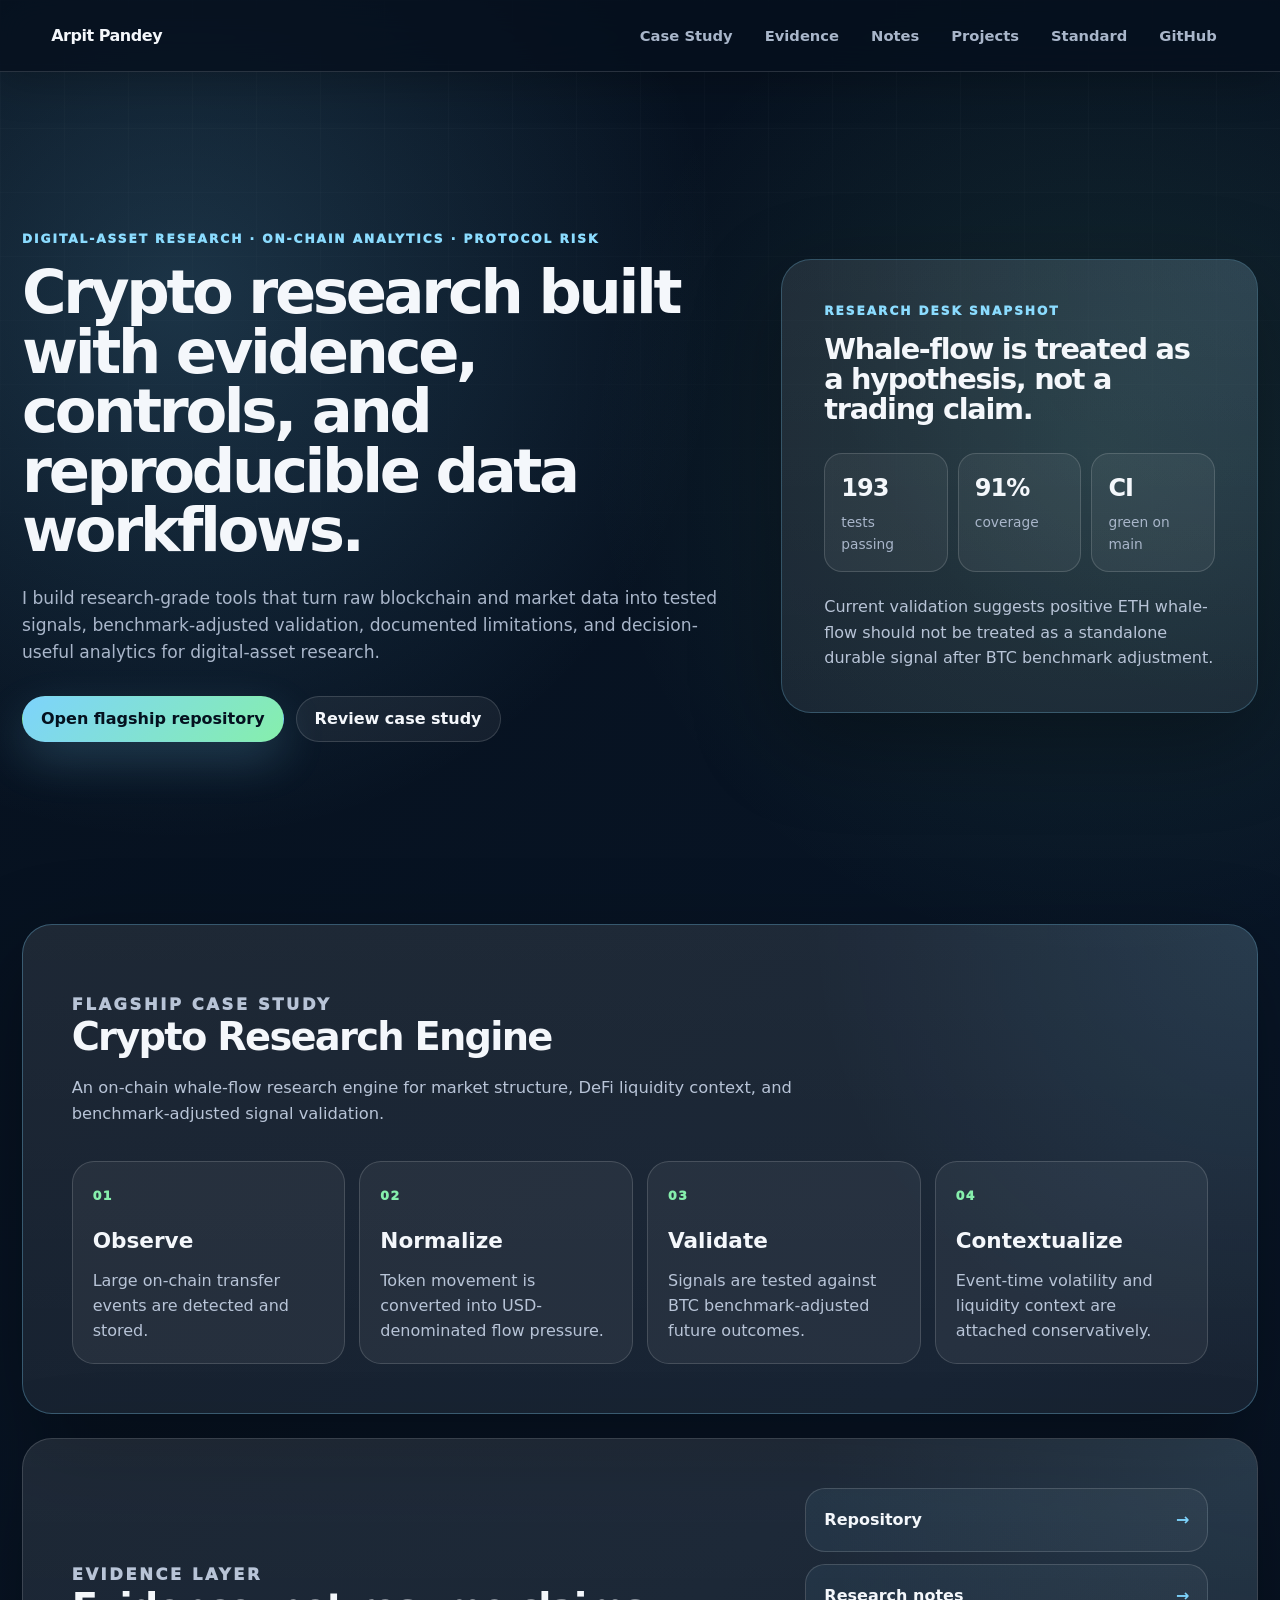
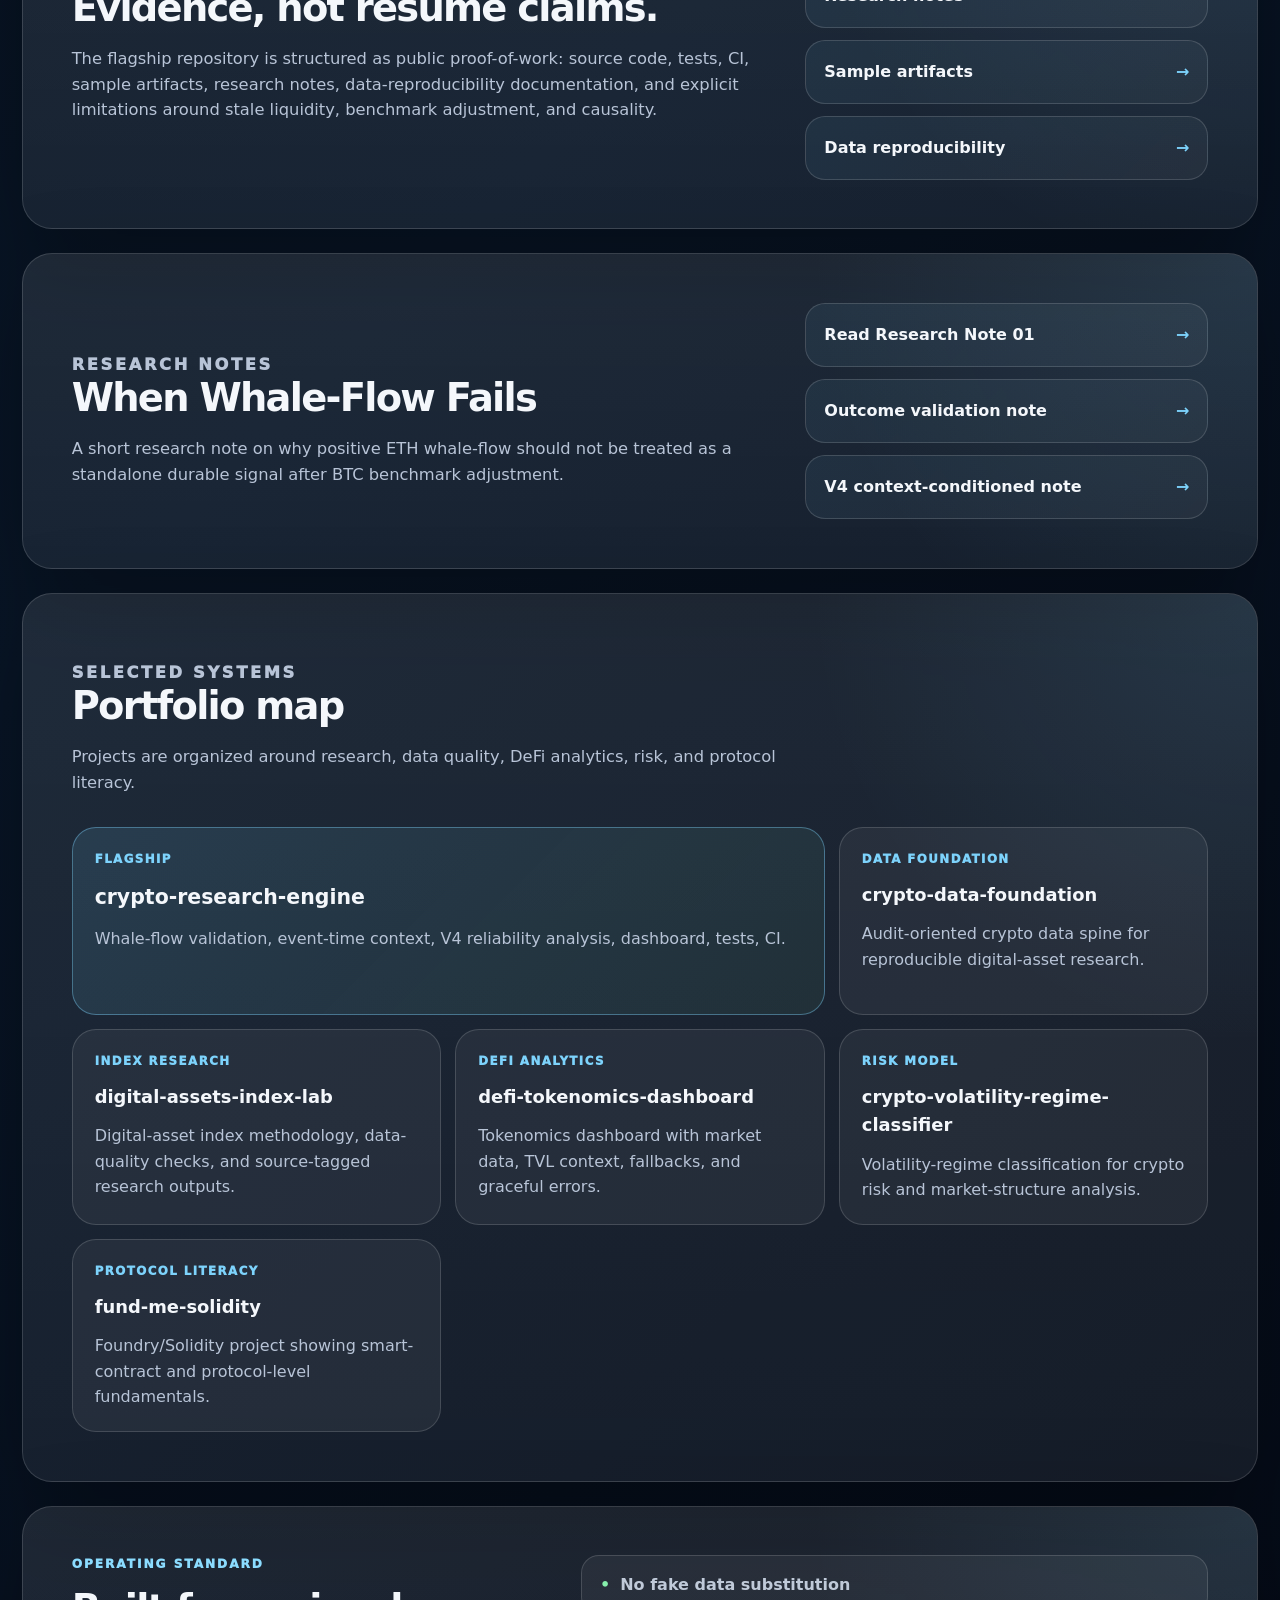
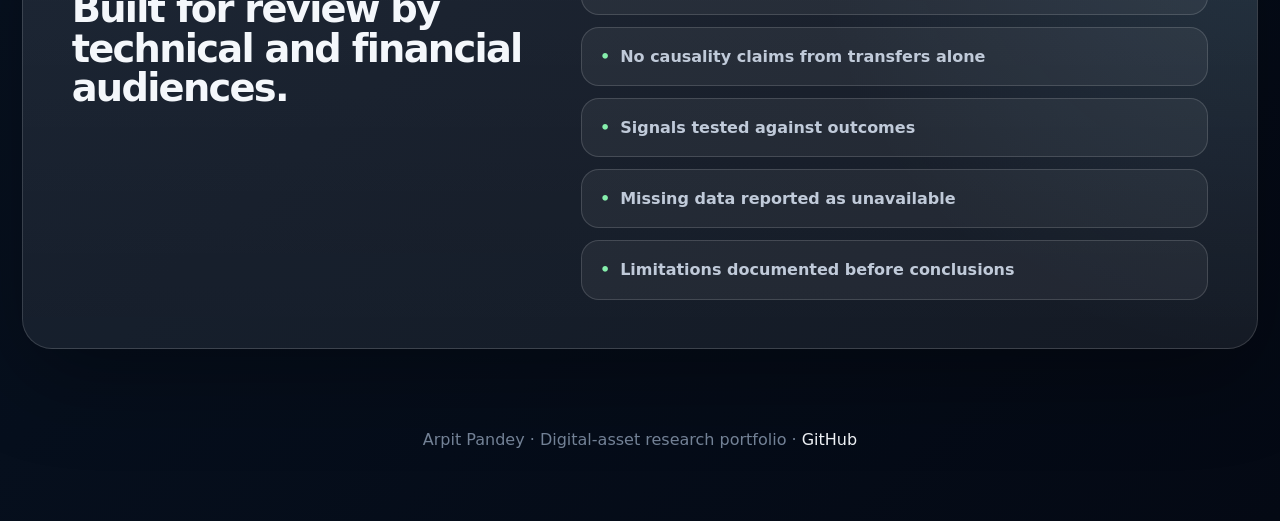
==== index.html @ 3b17ff81 "Add first research note" ====
<!doctype html>
<html lang="en">
<head>
  <meta charset="utf-8">
  <meta name="viewport" content="width=device-width, initial-scale=1">
  <meta name="description" content="Arpit Pandey — digital-asset research portfolio focused on on-chain analytics, DeFi liquidity, protocol risk, and reproducible crypto market-structure research.">
  <title>Arpit Pandey | Digital-Asset Research Portfolio</title>
  <meta property="og:title" content="Arpit Pandey | Digital-Asset Research Portfolio">
  <meta property="og:description" content="Crypto research portfolio focused on on-chain analytics, DeFi liquidity, protocol risk, and reproducible digital-asset research.">
  <meta property="og:type" content="website">
  <meta property="og:url" content="https://arpitpandey9.github.io">
  <meta name="twitter:card" content="summary">
  <meta name="twitter:title" content="Arpit Pandey | Digital-Asset Research Portfolio">
  <meta name="twitter:description" content="On-chain analytics, DeFi liquidity, protocol risk, and reproducible digital-asset research.">
  <link rel="stylesheet" href="styles.css">
  <link rel="icon" href="favicon.svg" type="image/svg+xml">
</head>
<body>
  <a class="skip-link" href="#main-content">Skip to main content</a>
  <header class="topbar">
    <a class="brand" href="#">Arpit Pandey</a>
    <nav class="nav" aria-label="Primary navigation">
      <a href="#case-study">Case Study</a>
      <a href="#evidence">Evidence</a>
      <a href="#research-notes">Notes</a>
      <a href="#projects">Projects</a>
      <a href="#standard">Standard</a>
      <a href="https://github.com/ArpitPandey9">GitHub</a>
    </nav>
  </header>

  <main id="main-content">
    <section class="hero">
      <div class="hero-copy">
        <p class="eyebrow">Digital-asset research · on-chain analytics · protocol risk</p>
        <h1>Crypto research built with evidence, controls, and reproducible data workflows.</h1>
        <p class="lead">I build research-grade tools that turn raw blockchain and market data into tested signals, benchmark-adjusted validation, documented limitations, and decision-useful analytics for digital-asset research.</p>
        <div class="actions">
          <a class="button primary" href="https://github.com/ArpitPandey9/crypto-research-engine">Open flagship repository</a>
          <a class="button secondary" href="#case-study">Review case study</a>
        </div>
      </div>

      <aside class="desk-card" aria-label="Research desk snapshot">
        <p class="desk-label">Research desk snapshot</p>
        <h2>Whale-flow is treated as a hypothesis, not a trading claim.</h2>
        <div class="metric-row">
          <div><strong>193</strong><span>tests passing</span></div>
          <div><strong>91%</strong><span>coverage</span></div>
          <div><strong>CI</strong><span>green on main</span></div>
        </div>
        <p class="desk-note">Current validation suggests positive ETH whale-flow should not be treated as a standalone durable signal after BTC benchmark adjustment.</p>
      </aside>
    </section>

    <section id="case-study" class="panel case-panel">
      <div class="panel-heading">
        <p class="eyebrow">Flagship case study</p>
        <h2>Crypto Research Engine</h2>
        <p>An on-chain whale-flow research engine for market structure, DeFi liquidity context, and benchmark-adjusted signal validation.</p>
      </div>

      <div class="pipeline">
        <div><span>01</span><strong>Observe</strong><p>Large on-chain transfer events are detected and stored.</p></div>
        <div><span>02</span><strong>Normalize</strong><p>Token movement is converted into USD-denominated flow pressure.</p></div>
        <div><span>03</span><strong>Validate</strong><p>Signals are tested against BTC benchmark-adjusted future outcomes.</p></div>
        <div><span>04</span><strong>Contextualize</strong><p>Event-time volatility and liquidity context are attached conservatively.</p></div>
      </div>
    </section>

    <section id="evidence" class="panel split-panel">
      <div>
        <p class="eyebrow">Evidence layer</p>
        <h2>Evidence, not resume claims.</h2>
        <p>The flagship repository is structured as public proof-of-work: source code, tests, CI, sample artifacts, research notes, data-reproducibility documentation, and explicit limitations around stale liquidity, benchmark adjustment, and causality.</p>
      </div>
      <div class="evidence-list">
        <a href="https://github.com/ArpitPandey9/crypto-research-engine">Repository</a>
        <a href="https://github.com/ArpitPandey9/crypto-research-engine/tree/main/docs">Research notes</a>
        <a href="https://github.com/ArpitPandey9/crypto-research-engine/tree/main/data/samples">Sample artifacts</a>
        <a href="https://github.com/ArpitPandey9/crypto-research-engine/blob/main/docs/DATA_REPRODUCIBILITY.md">Data reproducibility</a>
      </div>
    </section>

    <section id="research-notes" class="panel split-panel">
      <div>
        <p class="eyebrow">Research notes</p>
        <h2>When Whale-Flow Fails</h2>
        <p>A short research note on why positive ETH whale-flow should not be treated as a standalone durable signal after BTC benchmark adjustment.</p>
      </div>
      <div class="evidence-list">
        <a href="research/whale-flow-failure.html">Read Research Note 01</a>
        <a href="https://github.com/ArpitPandey9/crypto-research-engine/blob/main/docs/OUTCOME_VALIDATION_RESEARCH_NOTE.md">Outcome validation note</a>
        <a href="https://github.com/ArpitPandey9/crypto-research-engine/blob/main/docs/CONTEXT_CONDITIONED_OUTCOME_RESEARCH_NOTE_V4.md">V4 context-conditioned note</a>
      </div>
    </section>

    <section id="projects" class="panel">
      <div class="panel-heading">
        <p class="eyebrow">Selected systems</p>
        <h2>Portfolio map</h2>
        <p>Projects are organized around research, data quality, DeFi analytics, risk, and protocol literacy.</p>
      </div>

      <div class="project-grid">
        <a href="https://github.com/ArpitPandey9/crypto-research-engine"><span>Flagship</span><strong>crypto-research-engine</strong><p>Whale-flow validation, event-time context, V4 reliability analysis, dashboard, tests, CI.</p></a>
        <a href="https://github.com/ArpitPandey9/crypto-data-foundation"><span>Data foundation</span><strong>crypto-data-foundation</strong><p>Audit-oriented crypto data spine for reproducible digital-asset research.</p></a>
        <a href="https://github.com/ArpitPandey9/digital-assets-index-lab"><span>Index research</span><strong>digital-assets-index-lab</strong><p>Digital-asset index methodology, data-quality checks, and source-tagged research outputs.</p></a>
        <a href="https://github.com/ArpitPandey9/defi-tokenomics-dashboard"><span>DeFi analytics</span><strong>defi-tokenomics-dashboard</strong><p>Tokenomics dashboard with market data, TVL context, fallbacks, and graceful errors.</p></a>
        <a href="https://github.com/ArpitPandey9/crypto-volatility-regime-classifier"><span>Risk model</span><strong>crypto-volatility-regime-classifier</strong><p>Volatility-regime classification for crypto risk and market-structure analysis.</p></a>
        <a href="https://github.com/ArpitPandey9/fund-me-solidity"><span>Protocol literacy</span><strong>fund-me-solidity</strong><p>Foundry/Solidity project showing smart-contract and protocol-level fundamentals.</p></a>
      </div>
    </section>

    <section id="standard" class="panel standard-panel">
      <div>
        <p class="eyebrow">Operating standard</p>
        <h2>Built for review by technical and financial audiences.</h2>
      </div>
      <ul class="standard-list">
        <li>No fake data substitution</li>
        <li>No causality claims from transfers alone</li>
        <li>Signals tested against outcomes</li>
        <li>Missing data reported as unavailable</li>
        <li>Limitations documented before conclusions</li>
      </ul>
    </section>
  </main>

  <footer class="footer">
    <p>Arpit Pandey · Digital-asset research portfolio · <a href="https://github.com/ArpitPandey9">GitHub</a></p>
  </footer>
</body>
</html>
---- styles.css ----
:root {
  --bg: #07111f;
  --bg2: #0a1628;
  --card: rgba(255, 255, 255, 0.065);
  --card2: rgba(255, 255, 255, 0.095);
  --text: #f4f7fb;
  --muted: #a9b6ca;
  --soft: #76859a;
  --line: rgba(255, 255, 255, 0.14);
  --blue: #7dd3fc;
  --green: #86efac;
  --gold: #fde68a;
  --shadow: 0 28px 90px rgba(0, 0, 0, 0.32);
}

* {
  box-sizing: border-box;
}

html {
  scroll-behavior: smooth;
}

body {
  margin: 0;
  min-height: 100vh;
  font-family: Inter, ui-sans-serif, system-ui, -apple-system, BlinkMacSystemFont, "Segoe UI", sans-serif;
  color: var(--text);
  background:
    radial-gradient(circle at 14% 8%, rgba(125, 211, 252, 0.18), transparent 34rem),
    radial-gradient(circle at 86% 12%, rgba(134, 239, 172, 0.10), transparent 32rem),
    linear-gradient(135deg, #06101d 0%, #081526 46%, #040914 100%);
  line-height: 1.58;
}

body::before {
  content: "";
  position: fixed;
  inset: 0;
  pointer-events: none;
  background-image:
    linear-gradient(rgba(255,255,255,0.032) 1px, transparent 1px),
    linear-gradient(90deg, rgba(255,255,255,0.032) 1px, transparent 1px);
  background-size: 64px 64px;
  mask-image: linear-gradient(to bottom, rgba(0,0,0,0.7), transparent 78%);
}

a {
  color: inherit;
}

.topbar {
  position: sticky;
  top: 0;
  z-index: 50;
  width: 100%;
  min-height: 72px;
  display: flex;
  align-items: center;
  justify-content: space-between;
  gap: 24px;
  padding: 0 clamp(20px, 4vw, 64px);
  background: rgba(6, 16, 29, 0.80);
  backdrop-filter: blur(20px);
  border-bottom: 1px solid var(--line);
}

.brand {
  text-decoration: none;
  font-weight: 900;
  letter-spacing: -0.03em;
  color: var(--text);
}

.nav {
  display: flex;
  align-items: center;
  justify-content: flex-end;
  gap: 8px;
  flex-wrap: wrap;
}

.nav a {
  color: var(--muted);
  text-decoration: none;
  font-size: 0.92rem;
  font-weight: 800;
  padding: 9px 12px;
  border-radius: 999px;
}

.nav a:hover {
  color: var(--text);
  background: rgba(255, 255, 255, 0.075);
}

main,
.footer {
  width: min(1320px, calc(100% - 44px));
  margin: 0 auto;
}

.hero {
  min-height: calc(100vh - 72px);
  display: grid;
  grid-template-columns: minmax(0, 1.12fr) minmax(360px, 0.88fr);
  gap: clamp(28px, 5vw, 72px);
  align-items: center;
  padding: clamp(54px, 8vw, 104px) 0;
}

.hero-copy {
  max-width: 790px;
}

.eyebrow,
.desk-label {
  margin: 0 0 14px;
  color: var(--blue);
  text-transform: uppercase;
  letter-spacing: 0.16em;
  font-size: 0.76rem;
  font-weight: 950;
}

h1,
h2 {
  margin: 0;
  letter-spacing: -0.055em;
  line-height: 1.01;
}

h1 {
  font-size: clamp(3rem, 6vw, 6.1rem);
}

h2 {
  font-size: clamp(2rem, 4.2vw, 4.6rem);
}

.lead {
  max-width: 690px;
  margin: 24px 0 0;
  color: var(--muted);
  font-size: clamp(1.05rem, 1.45vw, 1.28rem);
}

.actions {
  display: flex;
  flex-wrap: wrap;
  gap: 12px;
  margin-top: 30px;
}

.button {
  min-height: 46px;
  display: inline-flex;
  align-items: center;
  justify-content: center;
  padding: 0 18px;
  border-radius: 999px;
  border: 1px solid var(--line);
  text-decoration: none;
  font-weight: 900;
}

.button.primary {
  color: #04111f;
  border-color: transparent;
  background: linear-gradient(135deg, var(--blue), var(--green));
  box-shadow: 0 18px 46px rgba(125, 211, 252, 0.20);
}

.button.secondary {
  color: var(--text);
  background: rgba(255, 255, 255, 0.06);
}

.desk-card,
.panel {
  position: relative;
  overflow: hidden;
  border: 1px solid var(--line);
  border-radius: 30px;
  background: linear-gradient(180deg, var(--card2), var(--card));
  box-shadow: var(--shadow);
}

.desk-card::before,
.panel::before {
  content: "";
  position: absolute;
  inset: 0;
  pointer-events: none;
  background: radial-gradient(circle at top right, rgba(125, 211, 252, 0.10), transparent 28rem);
}

.desk-card > *,
.panel > * {
  position: relative;
}

.desk-card {
  padding: clamp(26px, 4vw, 42px);
}

.desk-card h2 {
  font-size: clamp(1.75rem, 3.1vw, 3.2rem);
}

.metric-row {
  display: grid;
  grid-template-columns: repeat(3, 1fr);
  gap: 10px;
  margin: 28px 0 22px;
}

.metric-row div {
  padding: 16px;
  border: 1px solid rgba(255,255,255,0.15);
  border-radius: 18px;
  background: rgba(255,255,255,0.055);
}

.metric-row strong {
  display: block;
  font-size: 1.5rem;
  letter-spacing: -0.04em;
}

.metric-row span {
  display: block;
  margin-top: 4px;
  color: var(--muted);
  font-size: 0.86rem;
}

.desk-note {
  margin: 0;
  color: var(--muted);
}

.panel {
  margin: 24px 0;
  padding: clamp(28px, 4.5vw, 54px);
}

.panel-heading {
  max-width: 880px;
}

.panel-heading p,
.split-panel p {
  margin: 18px 0 0;
  color: var(--muted);
  font-size: 1.04rem;
}

.case-panel {
  border-color: rgba(125, 211, 252, 0.30);
}

.pipeline {
  display: grid;
  grid-template-columns: repeat(4, 1fr);
  gap: 14px;
  margin-top: 34px;
}

.pipeline div {
  min-height: 180px;
  padding: 20px;
  border-radius: 22px;
  border: 1px solid rgba(255,255,255,0.15);
  background: rgba(255,255,255,0.055);
}

.pipeline span {
  display: inline-flex;
  color: var(--green);
  font-size: 0.78rem;
  font-weight: 950;
  letter-spacing: 0.12em;
  margin-bottom: 18px;
}

.pipeline strong {
  display: block;
  font-size: 1.35rem;
  margin-bottom: 10px;
}

.pipeline p {
  margin: 0;
  color: var(--muted);
}

.split-panel {
  display: grid;
  grid-template-columns: 1.15fr 0.85fr;
  gap: 36px;
  align-items: center;
}

.evidence-list {
  display: grid;
  gap: 12px;
}

.evidence-list a {
  display: flex;
  align-items: center;
  justify-content: space-between;
  min-height: 58px;
  padding: 0 18px;
  border-radius: 18px;
  border: 1px solid rgba(255,255,255,0.15);
  background: rgba(255,255,255,0.055);
  text-decoration: none;
  font-weight: 850;
}

.evidence-list a::after {
  content: "→";
  color: var(--blue);
}

.project-grid {
  display: grid;
  grid-template-columns: repeat(3, 1fr);
  gap: 14px;
  margin-top: 32px;
}

.project-grid a {
  min-height: 210px;
  display: flex;
  flex-direction: column;
  gap: 12px;
  padding: 22px;
  border-radius: 24px;
  border: 1px solid rgba(255,255,255,0.15);
  background: rgba(255,255,255,0.055);
  text-decoration: none;
  transition: transform 170ms ease, background 170ms ease, border-color 170ms ease;
}

.project-grid a:hover {
  transform: translateY(-3px);
  background: rgba(125, 211, 252, 0.075);
  border-color: rgba(125, 211, 252, 0.50);
}

.project-grid span {
  color: var(--blue);
  font-size: 0.74rem;
  font-weight: 950;
  text-transform: uppercase;
  letter-spacing: 0.12em;
}

.project-grid strong {
  font-size: 1.12rem;
}

.project-grid p {
  margin: 0;
  color: var(--muted);
}

.standard-panel {
  display: grid;
  grid-template-columns: 0.9fr 1.1fr;
  gap: 36px;
  align-items: start;
}

.standard-list {
  margin: 0;
  padding: 0;
  list-style: none;
  display: grid;
  gap: 12px;
}

.standard-list li {
  padding: 16px 18px;
  border-radius: 18px;
  border: 1px solid rgba(255,255,255,0.15);
  background: rgba(255,255,255,0.055);
  color: var(--muted);
  font-weight: 800;
}

.standard-list li::before {
  content: "•";
  color: var(--green);
  margin-right: 10px;
}

.footer {
  padding: 38px 0 52px;
  color: var(--soft);
  text-align: center;
}

.footer a {
  color: var(--text);
  text-decoration: none;
}

@media (max-width: 1050px) {
  .hero,
  .split-panel,
  .standard-panel {
    grid-template-columns: 1fr;
  }

  .pipeline,
  .project-grid {
    grid-template-columns: repeat(2, 1fr);
  }
}

@media (max-width: 720px) {
  .topbar {
    align-items: flex-start;
    flex-direction: column;
    padding: 14px 18px;
  }

  .nav {
    justify-content: flex-start;
  }

  main,
  .footer {
    width: min(100% - 28px, 1320px);
  }

  .hero {
    min-height: auto;
    padding: 48px 0 28px;
  }

  h1 {
    font-size: clamp(2.7rem, 15vw, 4.8rem);
  }

  h2 {
    font-size: clamp(2rem, 10vw, 3.2rem);
  }

  .metric-row,
  .pipeline,
  .project-grid {
    grid-template-columns: 1fr;
  }

  .panel,
  .desk-card {
    border-radius: 24px;
    padding: 22px;
  }
}

/* V4 final polish */
.hero {
  min-height: 82vh;
}

h1 {
  max-width: 920px;
  font-size: clamp(3.4rem, 5.25vw, 5.9rem);
}

.lead {
  max-width: 740px;
  font-size: clamp(1.1rem, 1.35vw, 1.24rem);
}

.desk-card {
  border-color: rgba(125, 211, 252, 0.24);
}

.desk-card h2 {
  font-size: clamp(1.7rem, 2.55vw, 2.8rem);
}

.project-grid a:first-child {
  grid-column: span 2;
  background: linear-gradient(135deg, rgba(125, 211, 252, 0.12), rgba(134, 239, 172, 0.07));
  border-color: rgba(125, 211, 252, 0.42);
}

.project-grid a:first-child strong {
  font-size: 1.35rem;
}

.project-grid a:first-child p {
  max-width: 720px;
}

.project-grid p,
.pipeline p,
.desk-note,
.panel-heading p,
.split-panel p {
  color: #b8c4d7;
}

.standard-list li {
  color: #c0cad9;
}

@media (max-width: 1050px) {
  .project-grid a:first-child {
    grid-column: span 1;
  }
}

/* V5 institutional final polish: section hierarchy, anchors, readability */
[id] {
  scroll-margin-top: 96px;
}

.hero {
  min-height: calc(100vh - 72px);
  grid-template-columns: minmax(0, 1.05fr) minmax(360px, 0.72fr);
  gap: clamp(34px, 5vw, 76px);
}

.hero-copy {
  max-width: 820px;
}

h1 {
  max-width: 900px;
  font-size: clamp(3.25rem, 4.75vw, 5.35rem);
  line-height: 0.98;
}

.panel h2,
.desk-card h2 {
  letter-spacing: -0.045em;
  line-height: 1.04;
}

.panel h2 {
  max-width: 760px;
  font-size: clamp(2.05rem, 3vw, 3.45rem);
}

.desk-card h2 {
  font-size: clamp(1.65rem, 2.25vw, 2.55rem);
}

.lead {
  max-width: 720px;
  font-size: clamp(1.07rem, 1.25vw, 1.2rem);
}

.panel {
  padding: clamp(30px, 3.8vw, 50px);
}

.panel-heading {
  max-width: 820px;
}

.case-panel {
  min-height: auto;
}

.split-panel {
  grid-template-columns: minmax(0, 1.05fr) minmax(300px, 0.62fr);
  gap: clamp(24px, 4vw, 54px);
}

.split-panel p,
.panel-heading p {
  max-width: 760px;
  font-size: 1.02rem;
}

.evidence-list {
  align-self: stretch;
}

.evidence-list a {
  min-height: 64px;
  border-radius: 20px;
  background:
    linear-gradient(135deg, rgba(125, 211, 252, 0.075), rgba(255,255,255,0.045));
}

.pipeline {
  grid-template-columns: repeat(4, minmax(0, 1fr));
}

.pipeline div {
  min-height: 166px;
}

.project-grid {
  grid-template-columns: repeat(3, minmax(0, 1fr));
}

.project-grid a {
  min-height: 188px;
}

.project-grid a:first-child {
  grid-column: span 2;
  background:
    linear-gradient(135deg, rgba(125, 211, 252, 0.12), rgba(134, 239, 172, 0.065));
  border-color: rgba(125, 211, 252, 0.40);
}

.project-grid a:first-child strong {
  font-size: 1.28rem;
}

.standard-panel {
  grid-template-columns: minmax(0, 0.86fr) minmax(0, 1.14fr);
}

.standard-list li {
  min-height: 58px;
  display: flex;
  align-items: center;
}

.topbar {
  box-shadow: 0 10px 40px rgba(0, 0, 0, 0.22);
}

.brand {
  color: #f4f7fb;
}

.eyebrow,
.desk-label {
  color: #8bdcff;
}

@media (max-width: 1100px) {
  .hero,
  .split-panel,
  .standard-panel {
    grid-template-columns: 1fr;
  }

  .project-grid a:first-child {
    grid-column: span 1;
  }

  .pipeline,
  .project-grid {
    grid-template-columns: repeat(2, minmax(0, 1fr));
  }
}

@media (max-width: 720px) {
  [id] {
    scroll-margin-top: 140px;
  }

  .hero {
    min-height: auto;
  }

  h1 {
    font-size: clamp(2.55rem, 12vw, 4.3rem);
  }

  .panel h2 {
    font-size: clamp(2rem, 9vw, 3rem);
  }

  .pipeline,
  .project-grid,
  .metric-row {
    grid-template-columns: 1fr;
  }
}

/* Final accessibility polish */
.skip-link {
  position: absolute;
  left: 16px;
  top: -48px;
  z-index: 100;
  padding: 10px 14px;
  border-radius: 999px;
  background: #7dd3fc;
  color: #04111f;
  font-weight: 900;
  text-decoration: none;
  transition: top 160ms ease;
}

.skip-link:focus {
  top: 14px;
}

a:focus-visible,
button:focus-visible {
  outline: 3px solid #7dd3fc;
  outline-offset: 4px;
}

::selection {
  background: rgba(125, 211, 252, 0.34);
}

@media (prefers-reduced-motion: reduce) {
  html {
    scroll-behavior: auto;
  }

  *,
  *::before,
  *::after {
    transition: none !important;
  }
}

/* Research note page */
.article {
  max-width: 980px;
  margin-top: 58px;
}

.article h1 {
  max-width: 900px;
  font-size: clamp(3rem, 6vw, 6rem);
}

.article section {
  margin-top: 42px;
  padding-top: 30px;
  border-top: 1px solid rgba(255,255,255,0.12);
}

.article section h2 {
  font-size: clamp(1.7rem, 3vw, 2.7rem);
}

.article section p {
  max-width: 820px;
  color: #b8c4d7;
  font-size: 1.06rem;
}

.article code {
  padding: 0.12em 0.35em;
  border-radius: 0.4em;
  background: rgba(125, 211, 252, 0.12);
  color: #dff7ff;
}

.article-meta {
  display: flex;
  flex-wrap: wrap;
  gap: 10px;
  margin-top: 24px;
}

.article-meta span {
  padding: 8px 11px;
  border-radius: 999px;
  border: 1px solid rgba(255,255,255,0.14);
  background: rgba(255,255,255,0.055);
  color: #b8c4d7;
  font-size: 0.9rem;
  font-weight: 800;
}

.article-actions {
  display: flex;
  flex-wrap: wrap;
  gap: 12px;
  margin-top: 42px;
}

.article-disclaimer {
  max-width: 820px;
  margin: 24px 0 0;
  padding: 16px 18px;
  border: 1px solid rgba(253, 230, 138, 0.26);
  border-radius: 18px;
  background: rgba(253, 230, 138, 0.075);
  color: #d9e2f1;
  font-weight: 700;
}
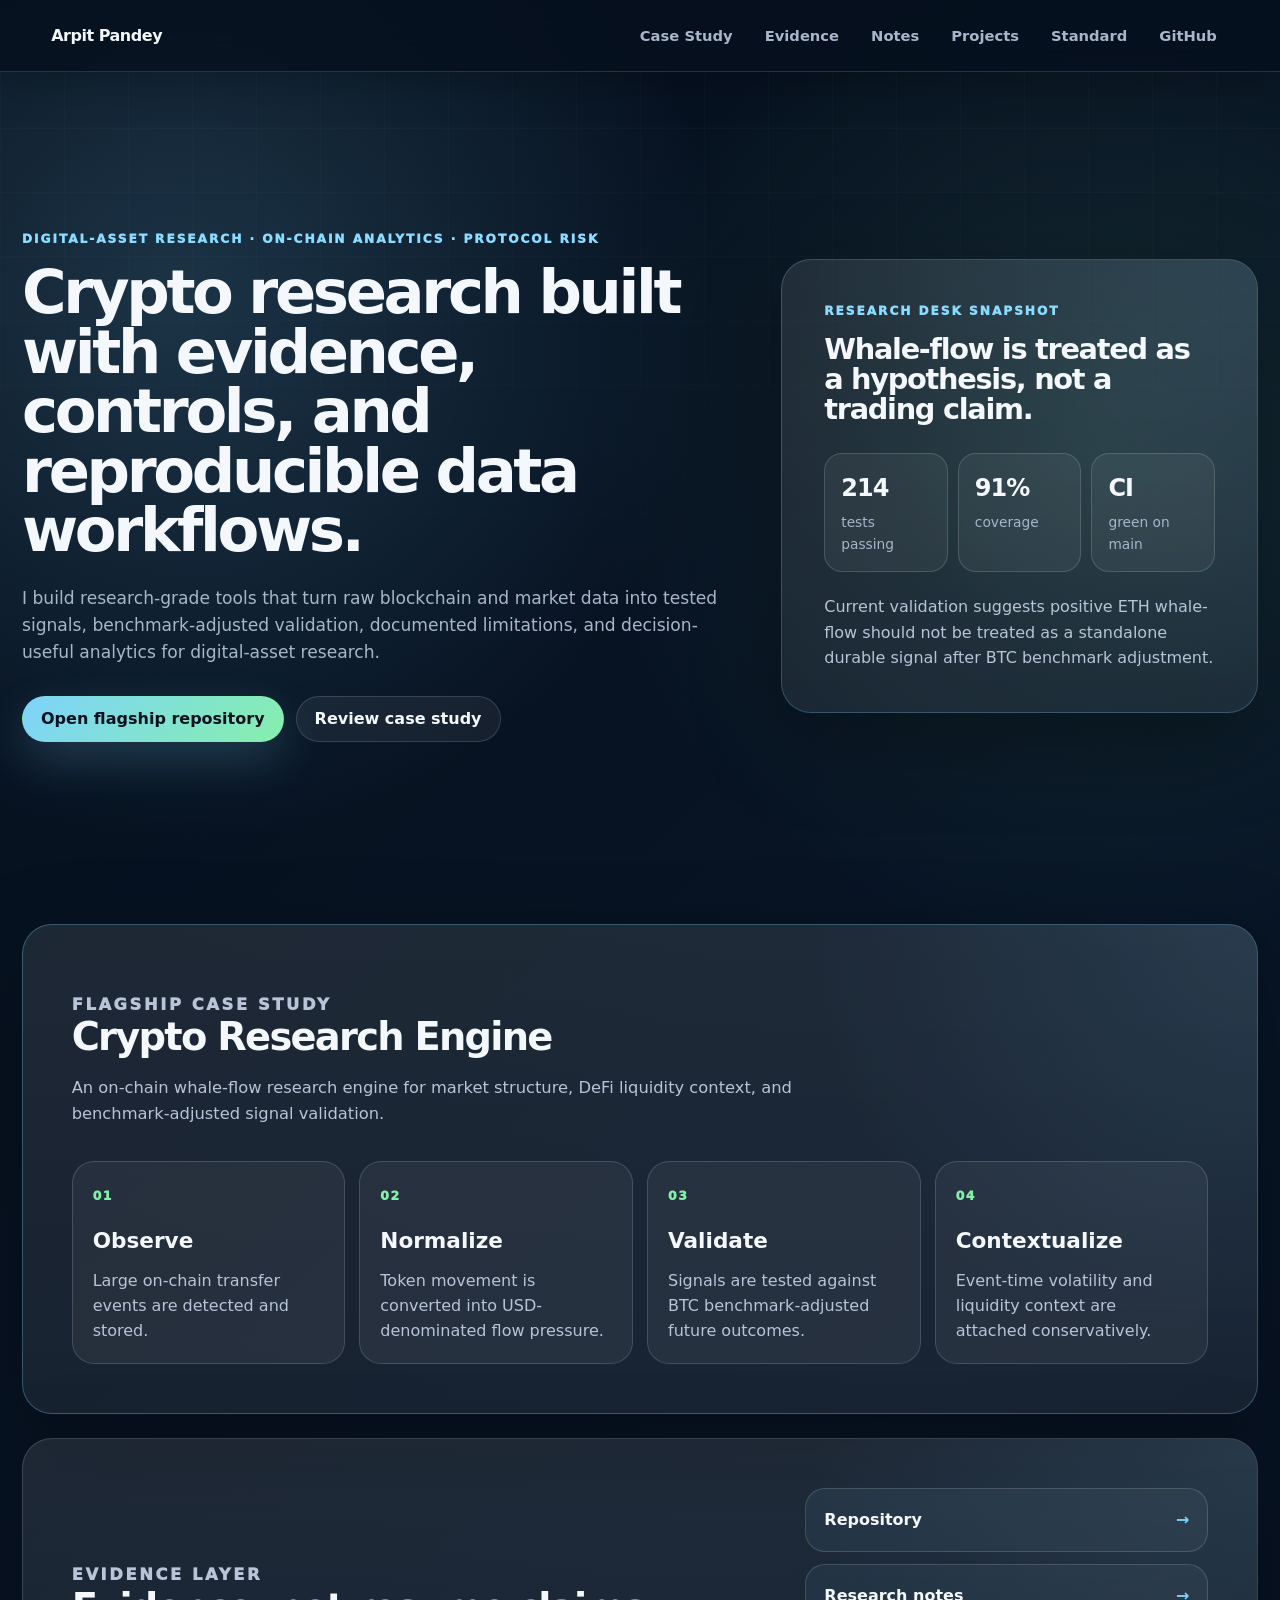
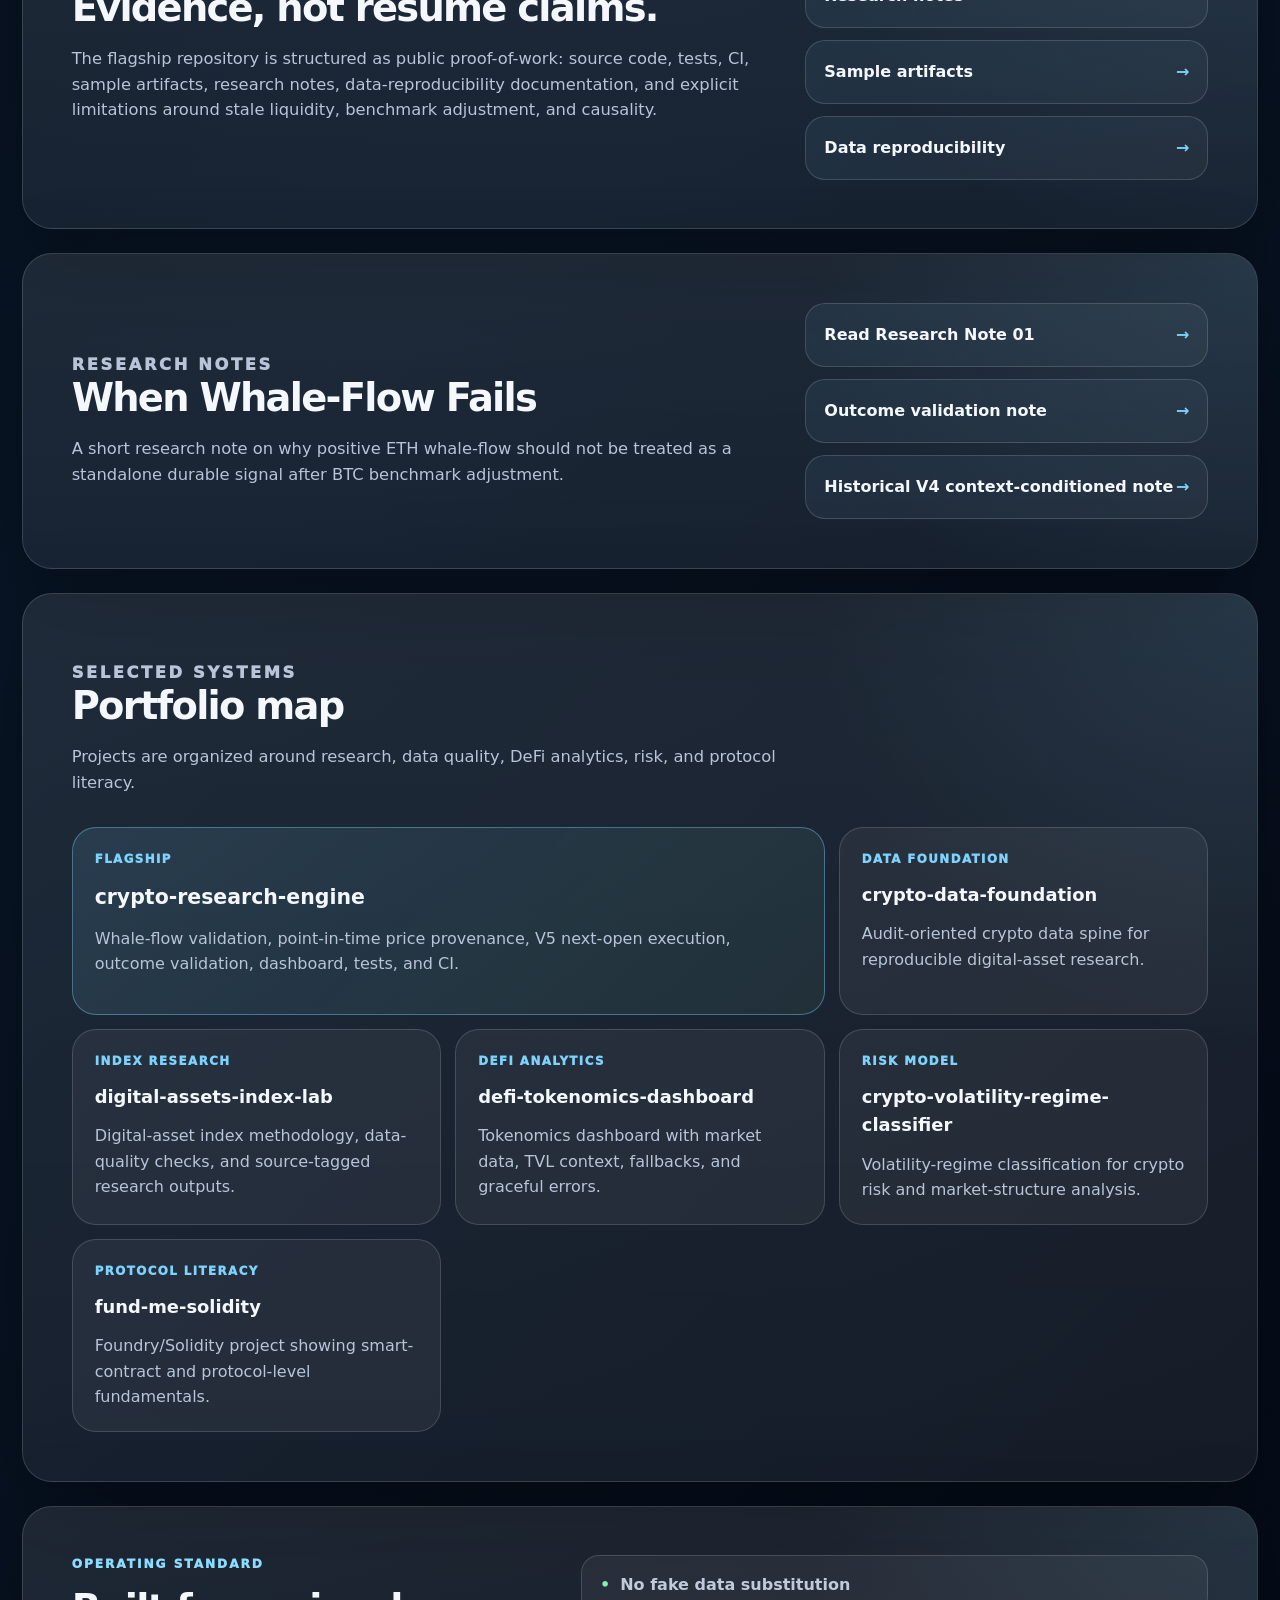
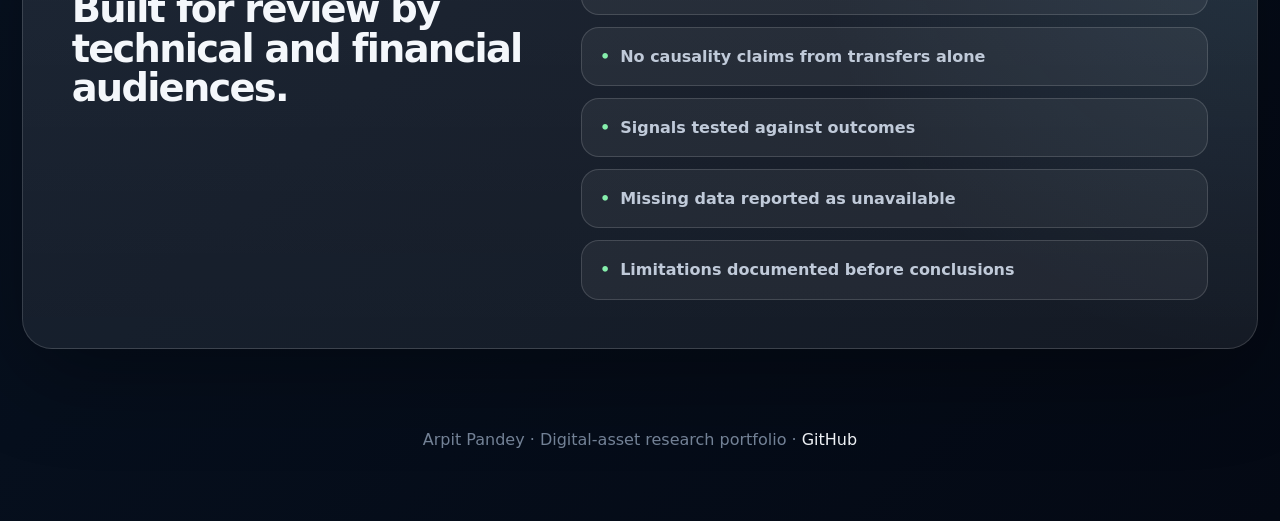
==== commit 40c149bf: "Sync portfolio with V5 research release" ====
--- a/index.html
+++ b/index.html
@@ -45,9 +45,9 @@
         <p class="desk-label">Research desk snapshot</p>
         <h2>Whale-flow is treated as a hypothesis, not a trading claim.</h2>
         <div class="metric-row">
-          <div><strong>193</strong><span>tests passing</span></div>
-          <div><strong>91%</strong><span>coverage</span></div>
-          <div><strong>CI</strong><span>green on main</span></div>
+          <div><strong>214</strong> <span>tests passing</span></div>
+          <div><strong>91%</strong> <span>coverage</span></div>
+          <div><strong>CI</strong> <span>green on main</span></div>
         </div>
         <p class="desk-note">Current validation suggests positive ETH whale-flow should not be treated as a standalone durable signal after BTC benchmark adjustment.</p>
       </aside>
@@ -91,7 +91,7 @@
       <div class="evidence-list">
         <a href="research/whale-flow-failure.html">Read Research Note 01</a>
         <a href="https://github.com/ArpitPandey9/crypto-research-engine/blob/main/docs/OUTCOME_VALIDATION_RESEARCH_NOTE.md">Outcome validation note</a>
-        <a href="https://github.com/ArpitPandey9/crypto-research-engine/blob/main/docs/CONTEXT_CONDITIONED_OUTCOME_RESEARCH_NOTE_V4.md">V4 context-conditioned note</a>
+        <a href="https://github.com/ArpitPandey9/crypto-research-engine/blob/main/docs/CONTEXT_CONDITIONED_OUTCOME_RESEARCH_NOTE_V4.md">Historical V4 context-conditioned note</a>
       </div>
     </section>
 
@@ -103,7 +103,7 @@
       </div>
 
       <div class="project-grid">
-        <a href="https://github.com/ArpitPandey9/crypto-research-engine"><span>Flagship</span><strong>crypto-research-engine</strong><p>Whale-flow validation, event-time context, V4 reliability analysis, dashboard, tests, CI.</p></a>
+        <a href="https://github.com/ArpitPandey9/crypto-research-engine"><span>Flagship</span><strong>crypto-research-engine</strong><p>Whale-flow validation, point-in-time price provenance, V5 next-open execution, outcome validation, dashboard, tests, and CI.</p></a>
         <a href="https://github.com/ArpitPandey9/crypto-data-foundation"><span>Data foundation</span><strong>crypto-data-foundation</strong><p>Audit-oriented crypto data spine for reproducible digital-asset research.</p></a>
         <a href="https://github.com/ArpitPandey9/digital-assets-index-lab"><span>Index research</span><strong>digital-assets-index-lab</strong><p>Digital-asset index methodology, data-quality checks, and source-tagged research outputs.</p></a>
         <a href="https://github.com/ArpitPandey9/defi-tokenomics-dashboard"><span>DeFi analytics</span><strong>defi-tokenomics-dashboard</strong><p>Tokenomics dashboard with market data, TVL context, fallbacks, and graceful errors.</p></a>
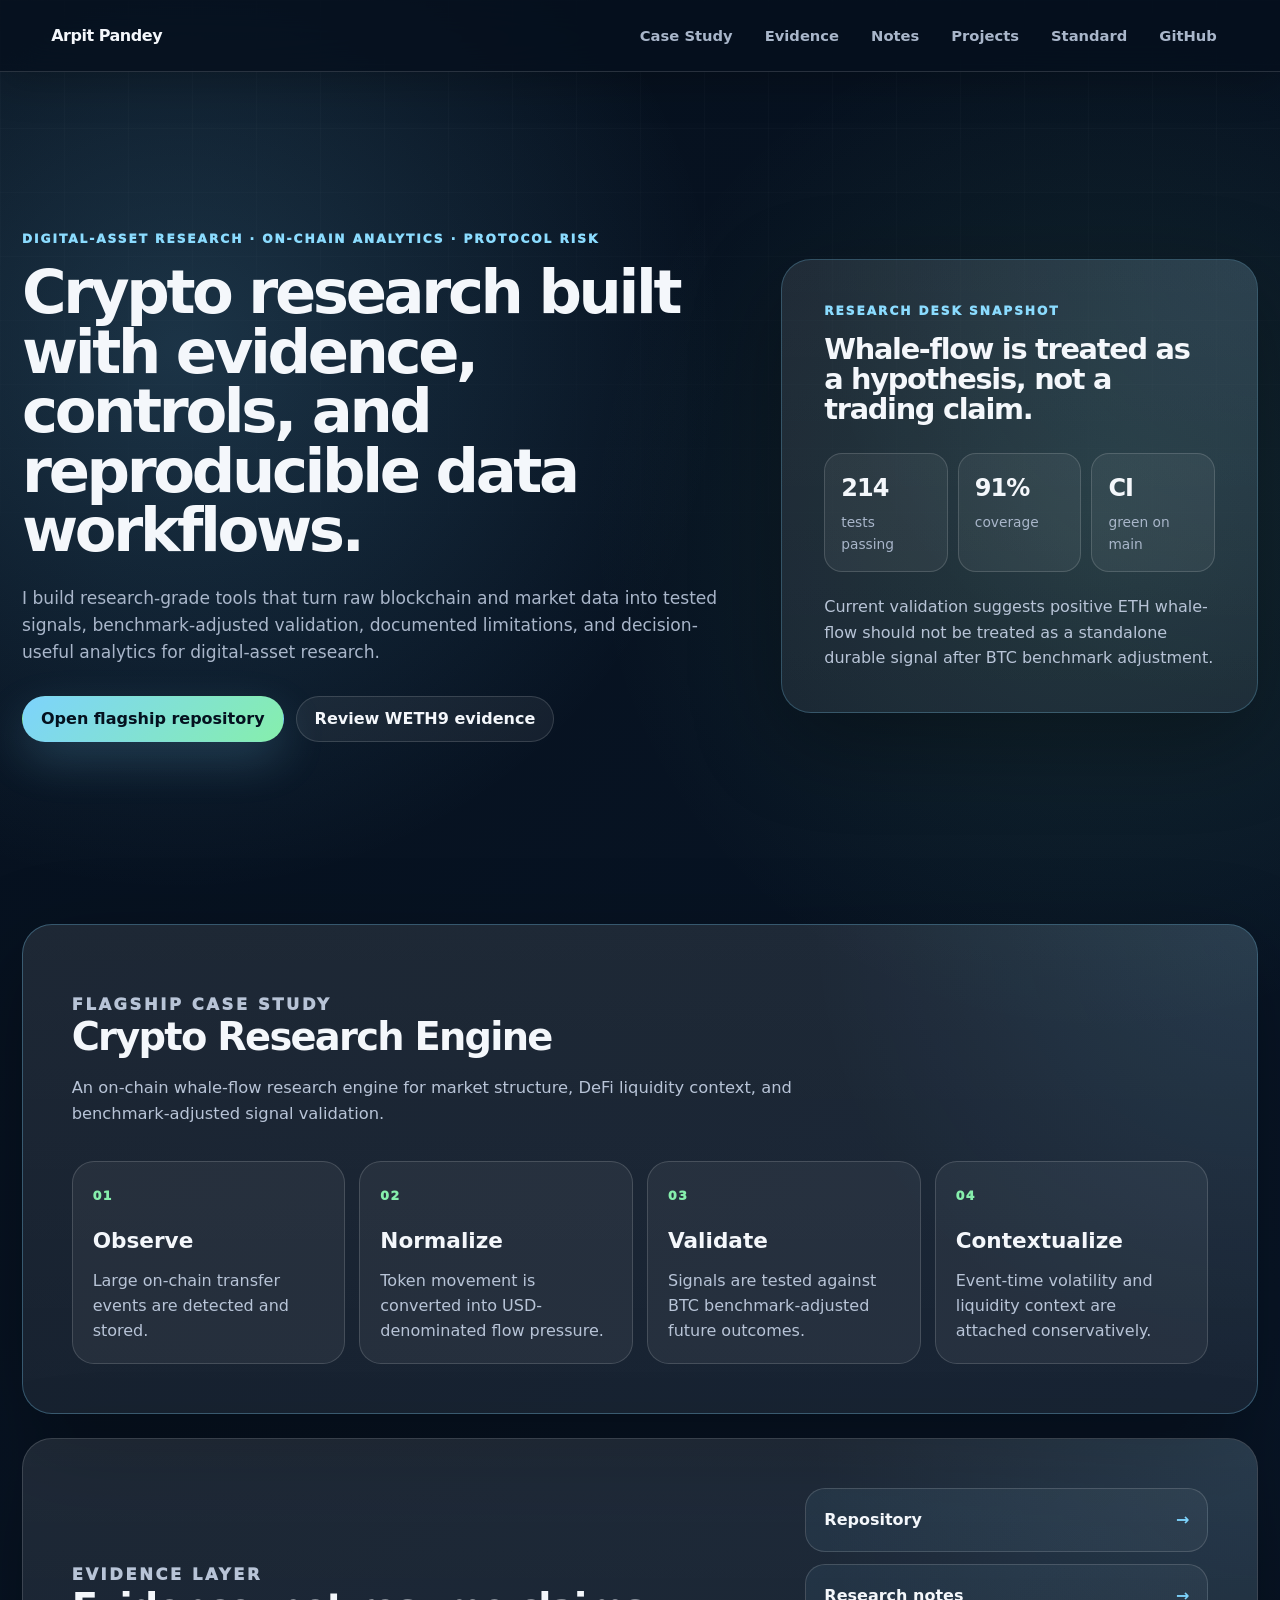
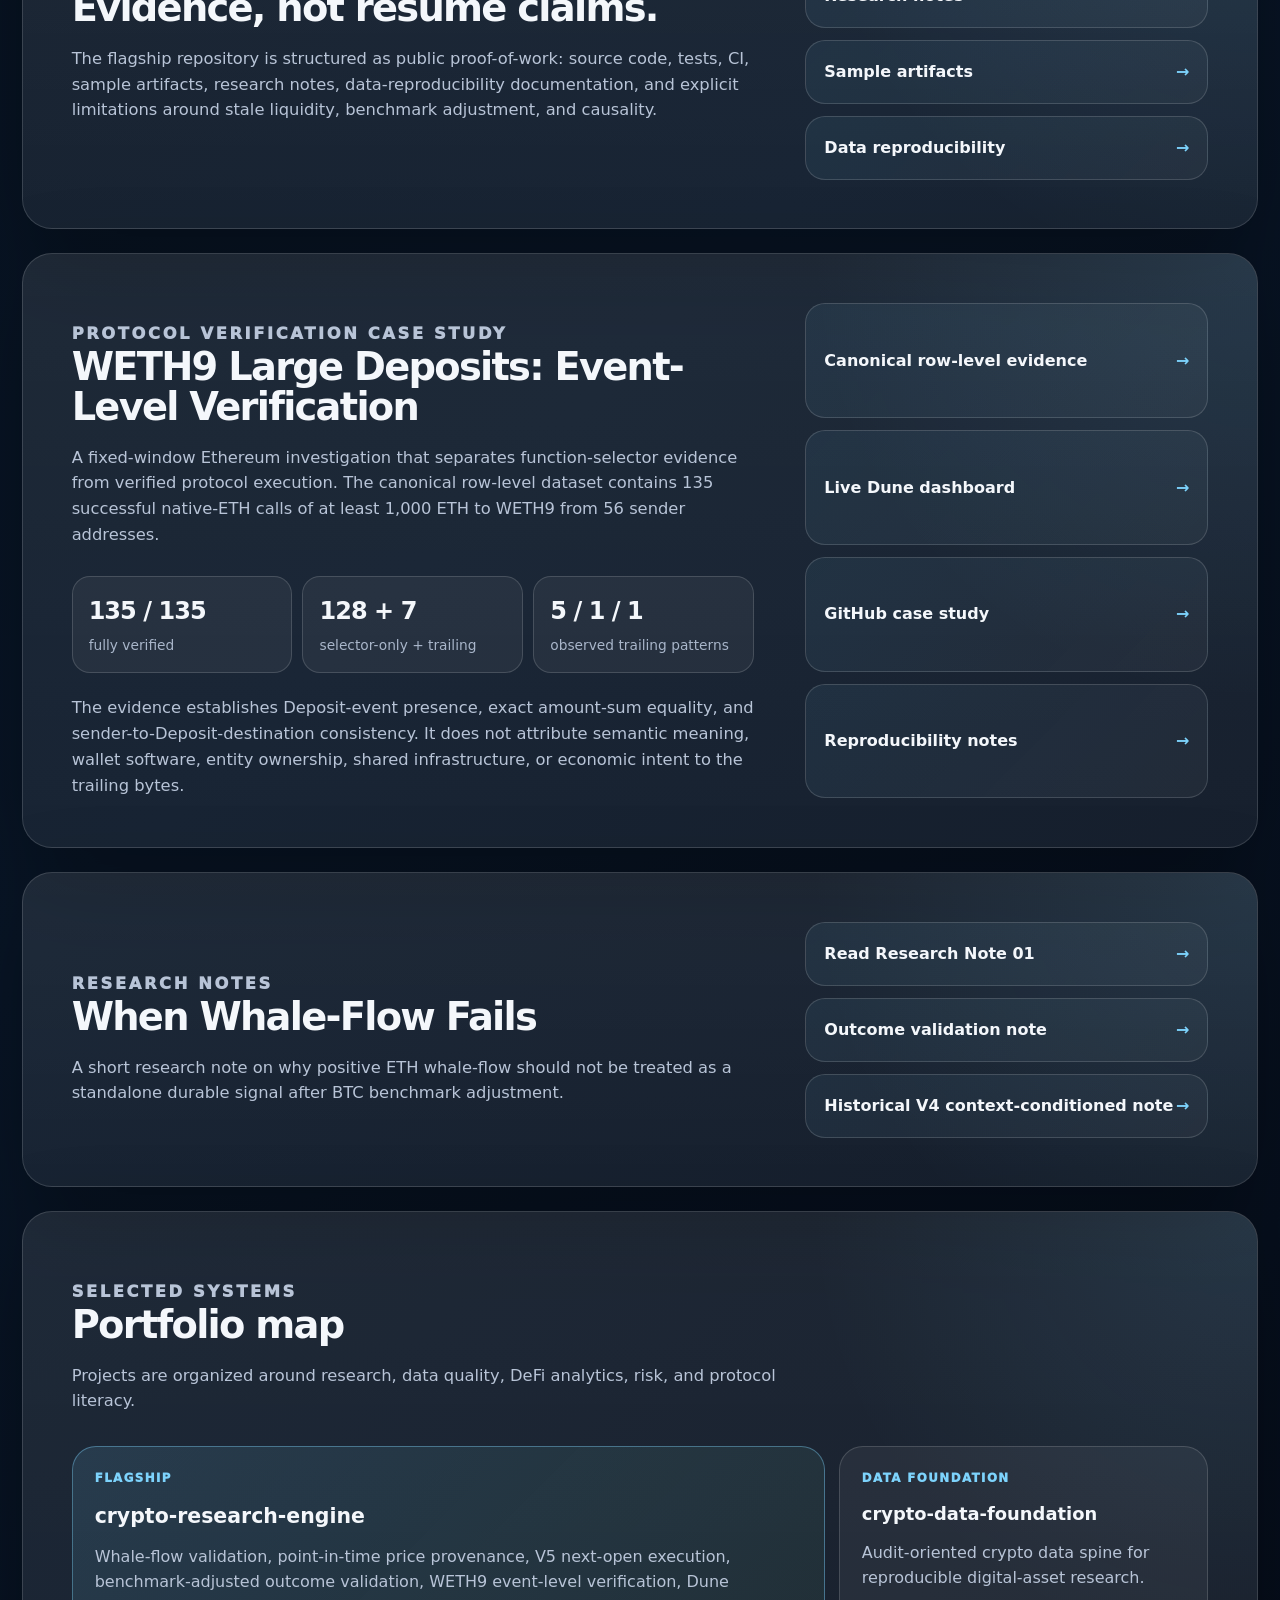
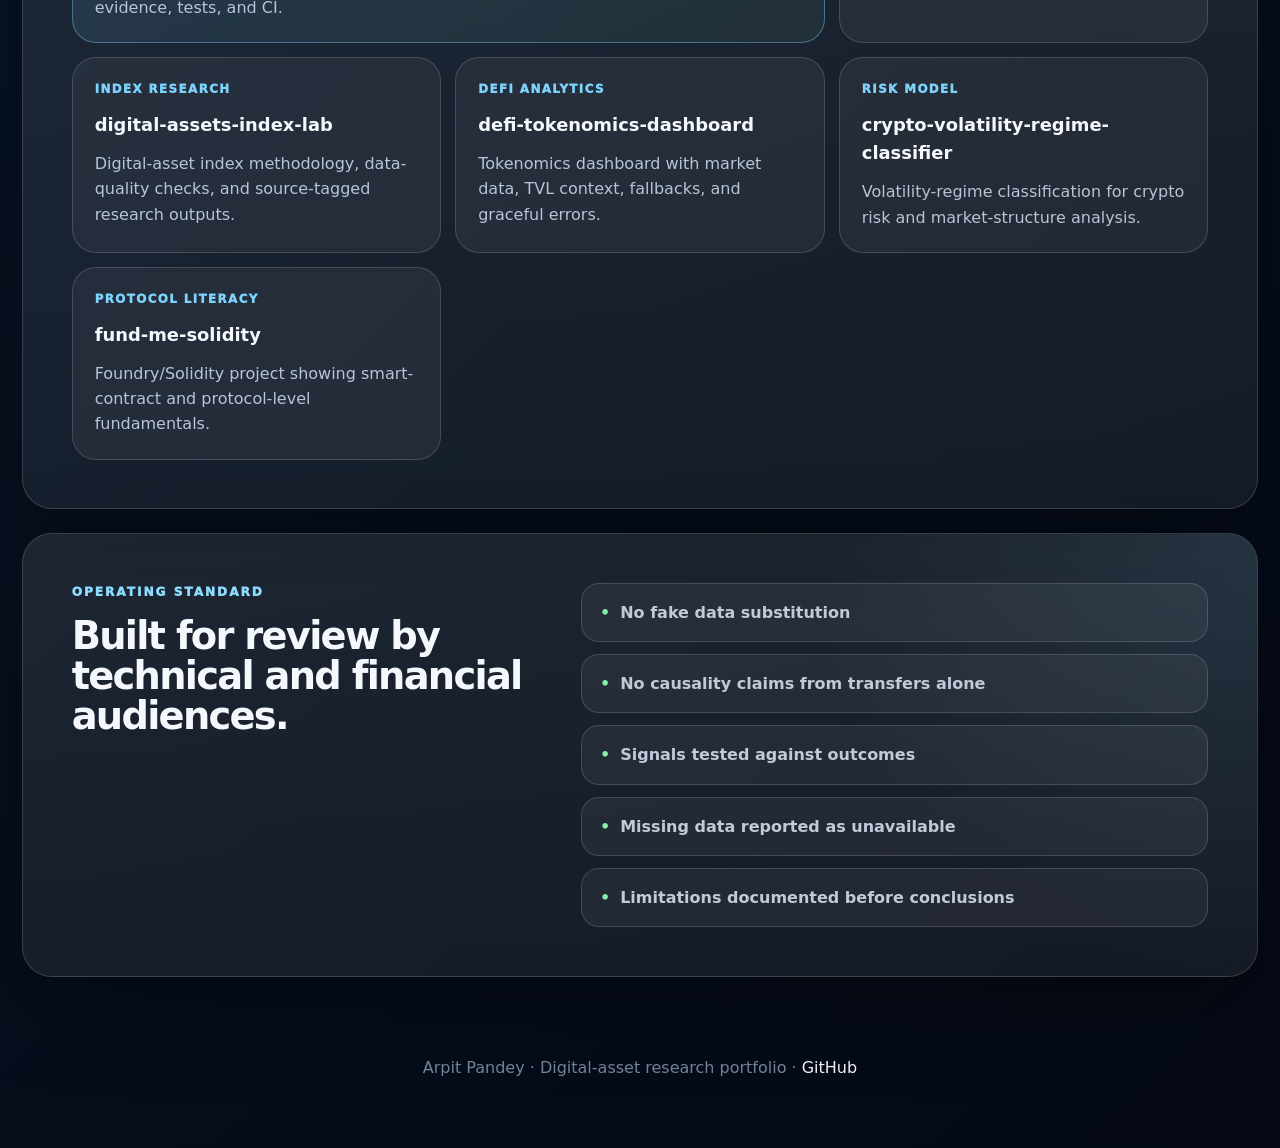
==== commit dcb48b9f: "Add WETH9 verification to public portfolio" ====
--- a/index.html
+++ b/index.html
@@ -37,7 +37,7 @@
         <p class="lead">I build research-grade tools that turn raw blockchain and market data into tested signals, benchmark-adjusted validation, documented limitations, and decision-useful analytics for digital-asset research.</p>
         <div class="actions">
           <a class="button primary" href="https://github.com/ArpitPandey9/crypto-research-engine">Open flagship repository</a>
-          <a class="button secondary" href="#case-study">Review case study</a>
+          <a class="button secondary" href="#weth9-verification">Review WETH9 evidence</a>
         </div>
       </div>
 
@@ -82,6 +82,26 @@
       </div>
     </section>
 
+      <section id="weth9-verification" class="panel split-panel">
+        <div>
+          <p class="eyebrow">Protocol verification case study</p>
+          <h2>WETH9 Large Deposits: Event-Level Verification</h2>
+          <p>A fixed-window Ethereum investigation that separates function-selector evidence from verified protocol execution. The canonical row-level dataset contains 135 successful native-ETH calls of at least 1,000 ETH to WETH9 from 56 sender addresses.</p>
+          <div class="metric-row">
+            <div><strong>135 / 135</strong> <span>fully verified</span></div>
+            <div><strong>128 + 7</strong> <span>selector-only + trailing</span></div>
+            <div><strong>5 / 1 / 1</strong> <span>observed trailing patterns</span></div>
+          </div>
+          <p>The evidence establishes Deposit-event presence, exact amount-sum equality, and sender-to-Deposit-destination consistency. It does not attribute semantic meaning, wallet software, entity ownership, shared infrastructure, or economic intent to the trailing bytes.</p>
+        </div>
+        <div class="evidence-list">
+          <a href="https://dune.com/queries/8299357">Canonical row-level evidence</a>
+          <a href="https://dune.com/arpitpandey/weth9-large-deposits-event-level-verification">Live Dune dashboard</a>
+          <a href="https://github.com/ArpitPandey9/crypto-research-engine/blob/main/docs/WETH9_EVENT_LEVEL_VERIFICATION.md">GitHub case study</a>
+          <a href="https://github.com/ArpitPandey9/crypto-research-engine/blob/main/docs/DATA_REPRODUCIBILITY.md">Reproducibility notes</a>
+        </div>
+      </section>
+
     <section id="research-notes" class="panel split-panel">
       <div>
         <p class="eyebrow">Research notes</p>
@@ -103,7 +123,7 @@
       </div>
 
       <div class="project-grid">
-        <a href="https://github.com/ArpitPandey9/crypto-research-engine"><span>Flagship</span><strong>crypto-research-engine</strong><p>Whale-flow validation, point-in-time price provenance, V5 next-open execution, outcome validation, dashboard, tests, and CI.</p></a>
+        <a href="https://github.com/ArpitPandey9/crypto-research-engine"><span>Flagship</span><strong>crypto-research-engine</strong><p>Whale-flow validation, point-in-time price provenance, V5 next-open execution, benchmark-adjusted outcome validation, WETH9 event-level verification, Dune evidence, tests, and CI.</p></a>
         <a href="https://github.com/ArpitPandey9/crypto-data-foundation"><span>Data foundation</span><strong>crypto-data-foundation</strong><p>Audit-oriented crypto data spine for reproducible digital-asset research.</p></a>
         <a href="https://github.com/ArpitPandey9/digital-assets-index-lab"><span>Index research</span><strong>digital-assets-index-lab</strong><p>Digital-asset index methodology, data-quality checks, and source-tagged research outputs.</p></a>
         <a href="https://github.com/ArpitPandey9/defi-tokenomics-dashboard"><span>DeFi analytics</span><strong>defi-tokenomics-dashboard</strong><p>Tokenomics dashboard with market data, TVL context, fallbacks, and graceful errors.</p></a>
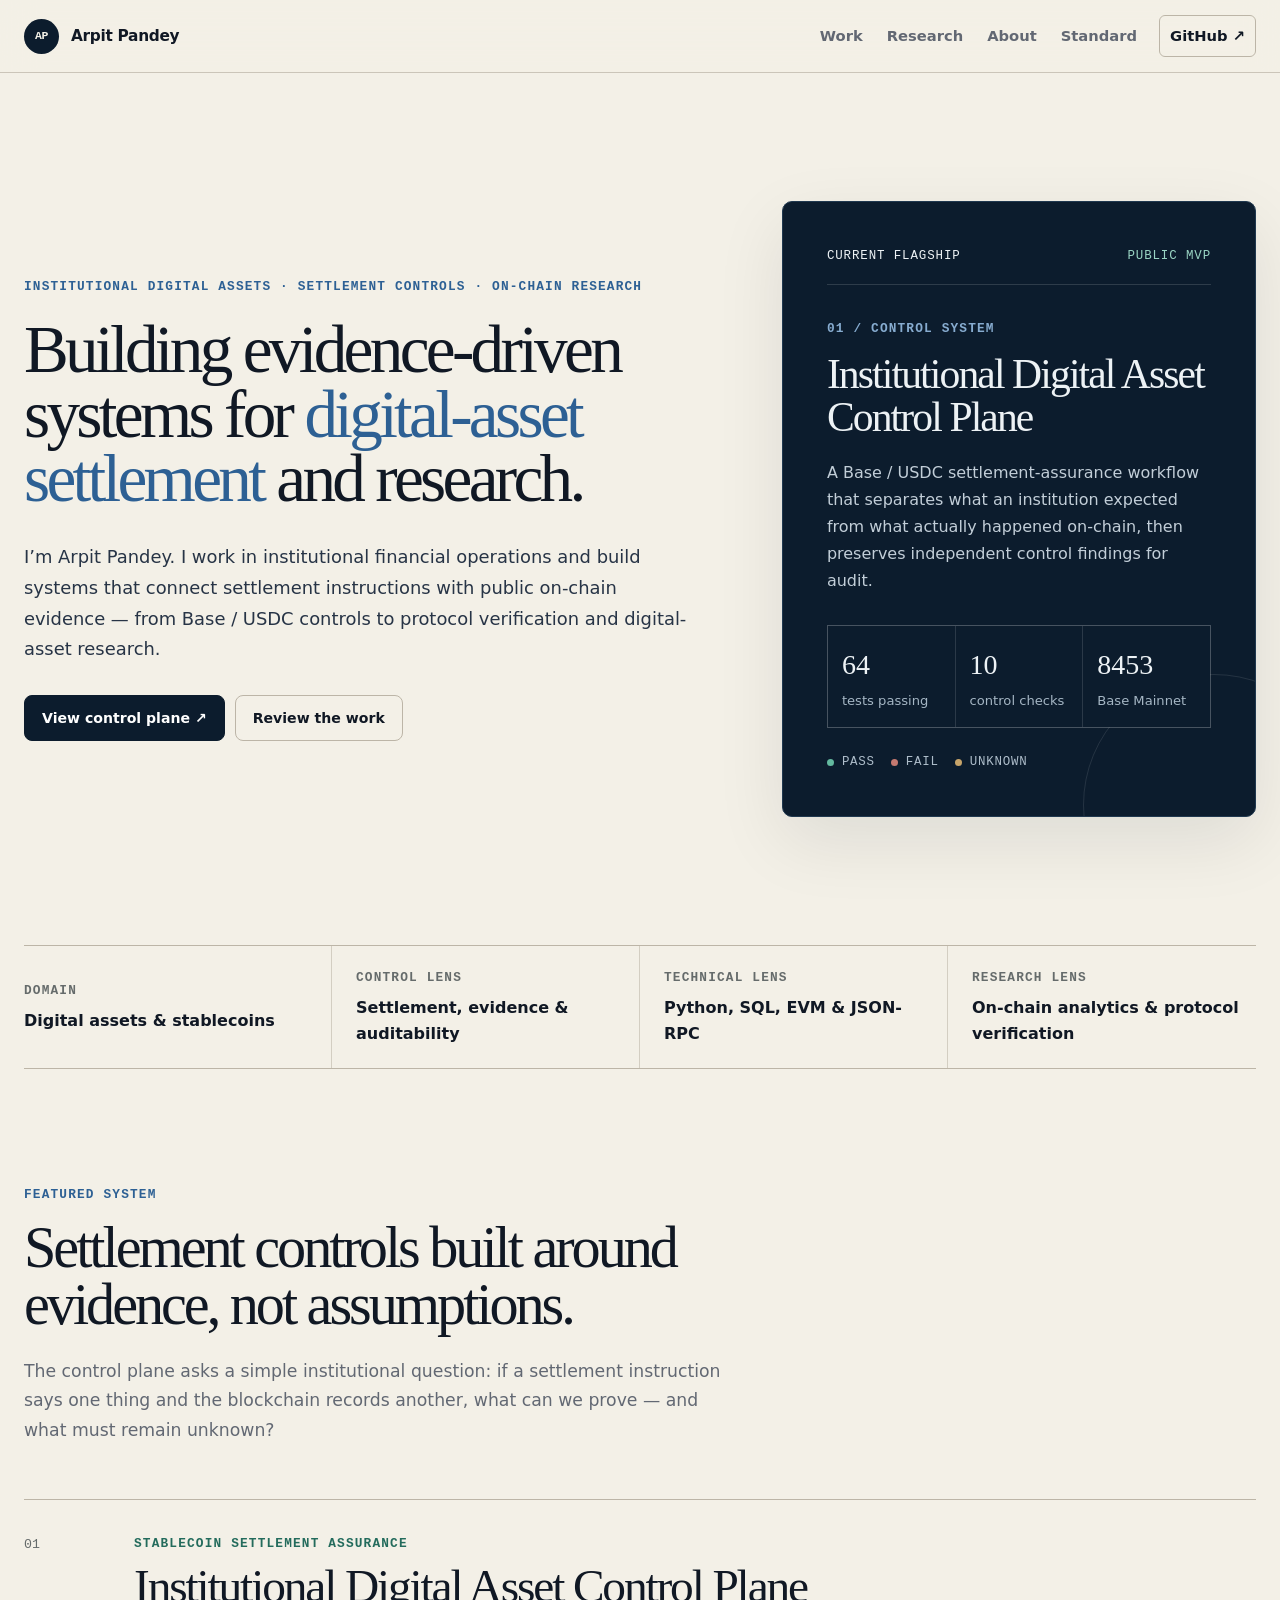
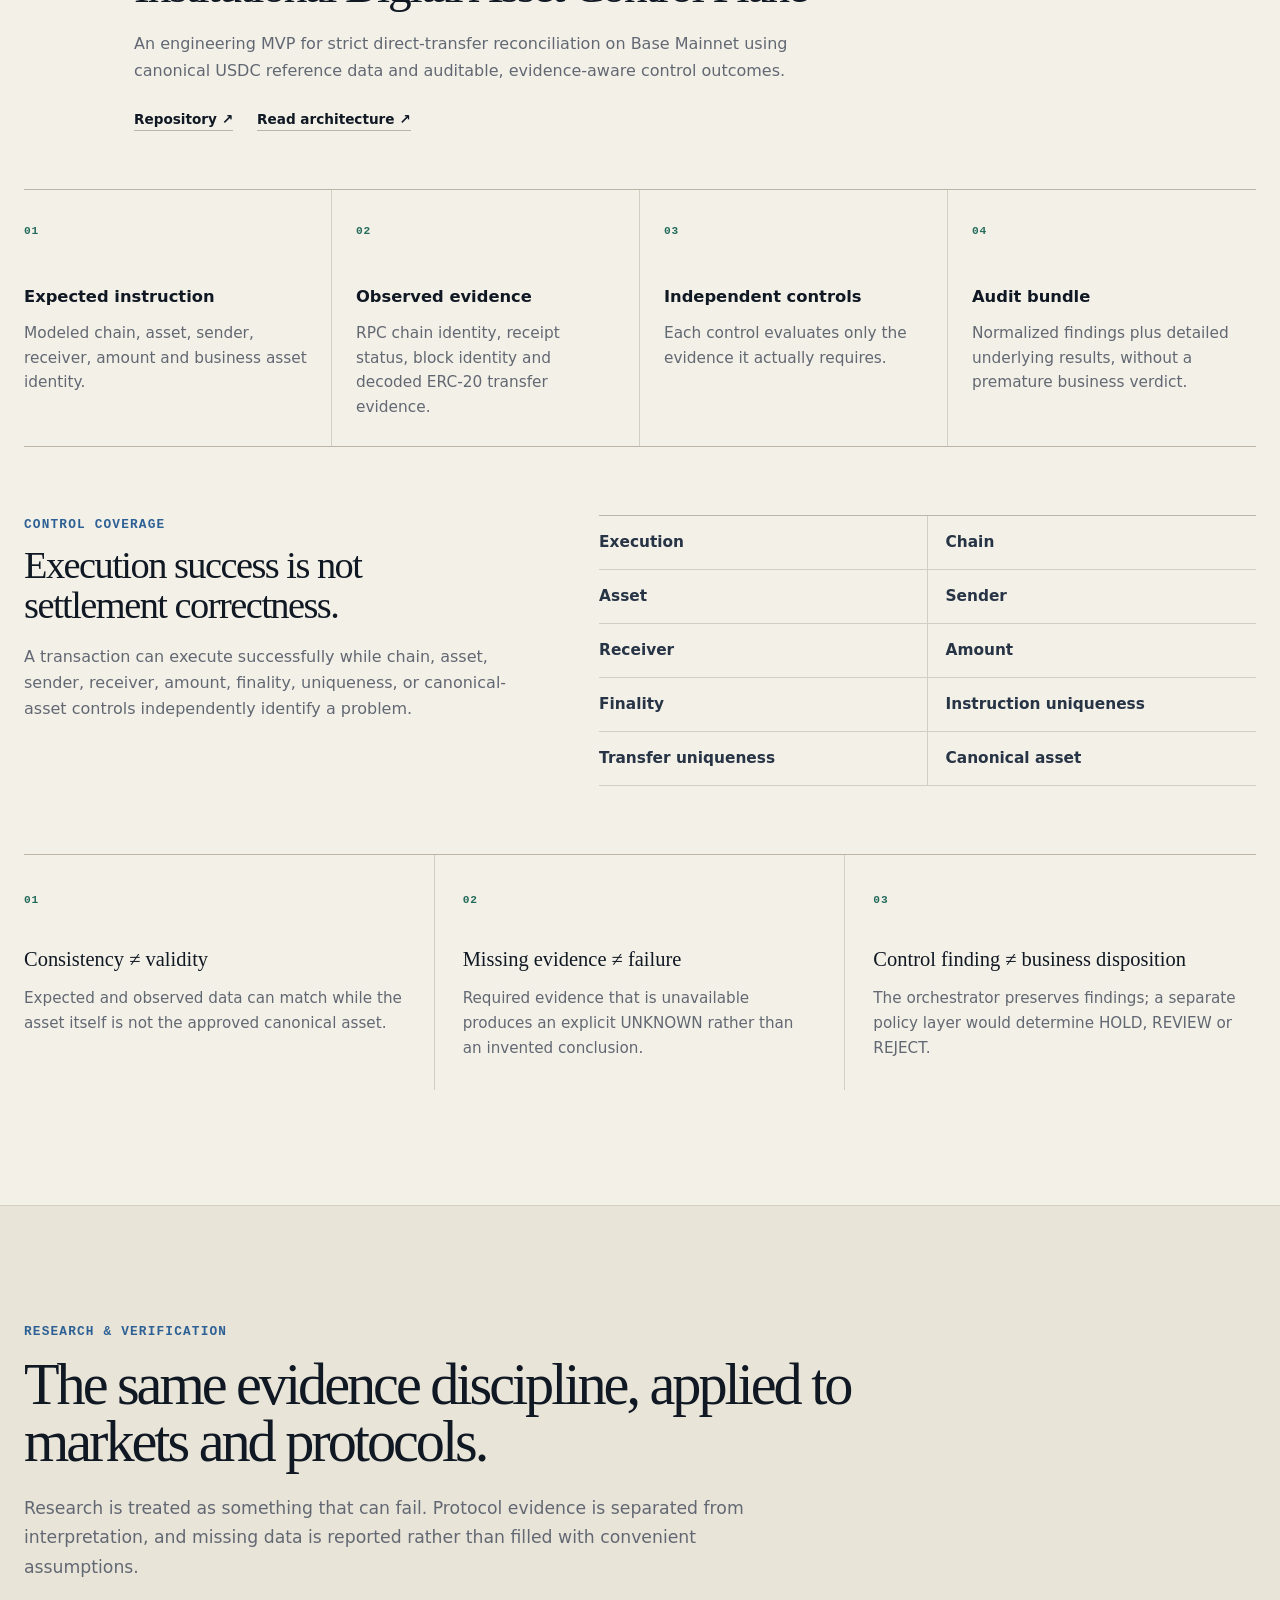
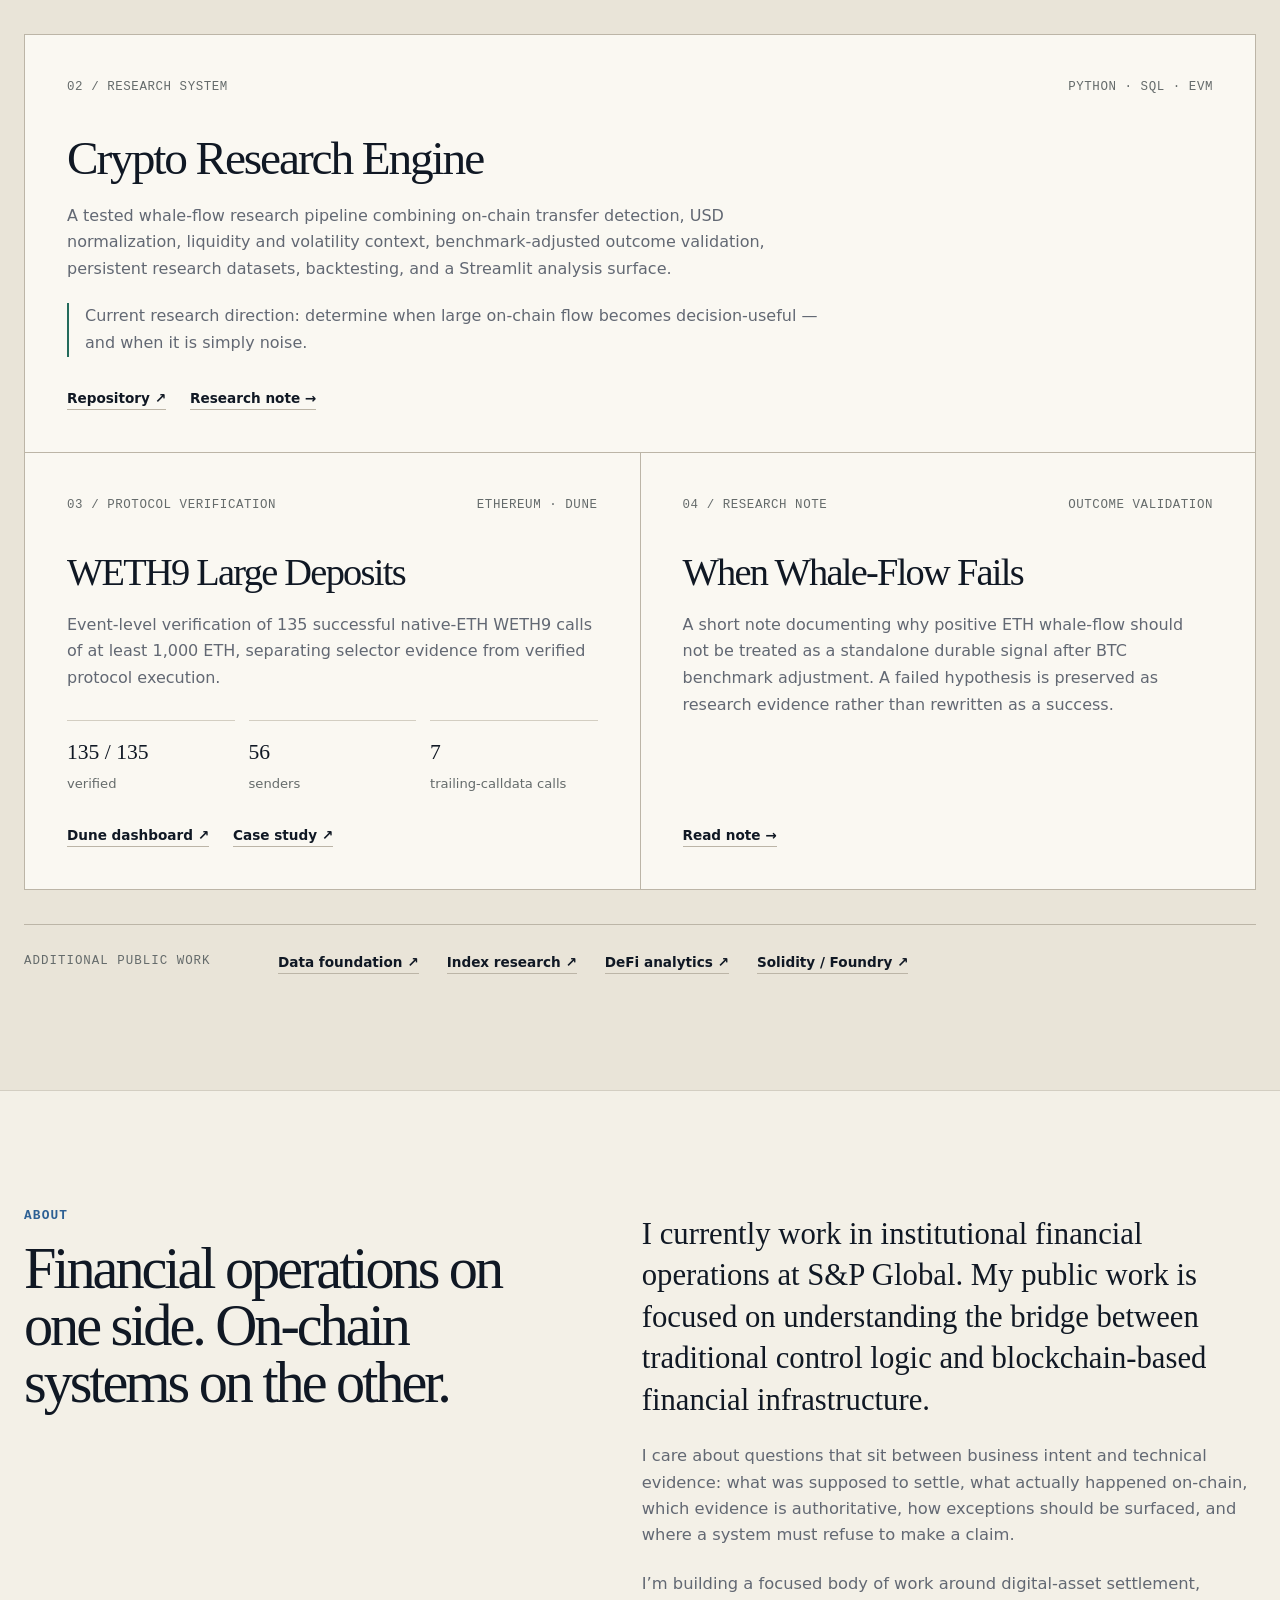
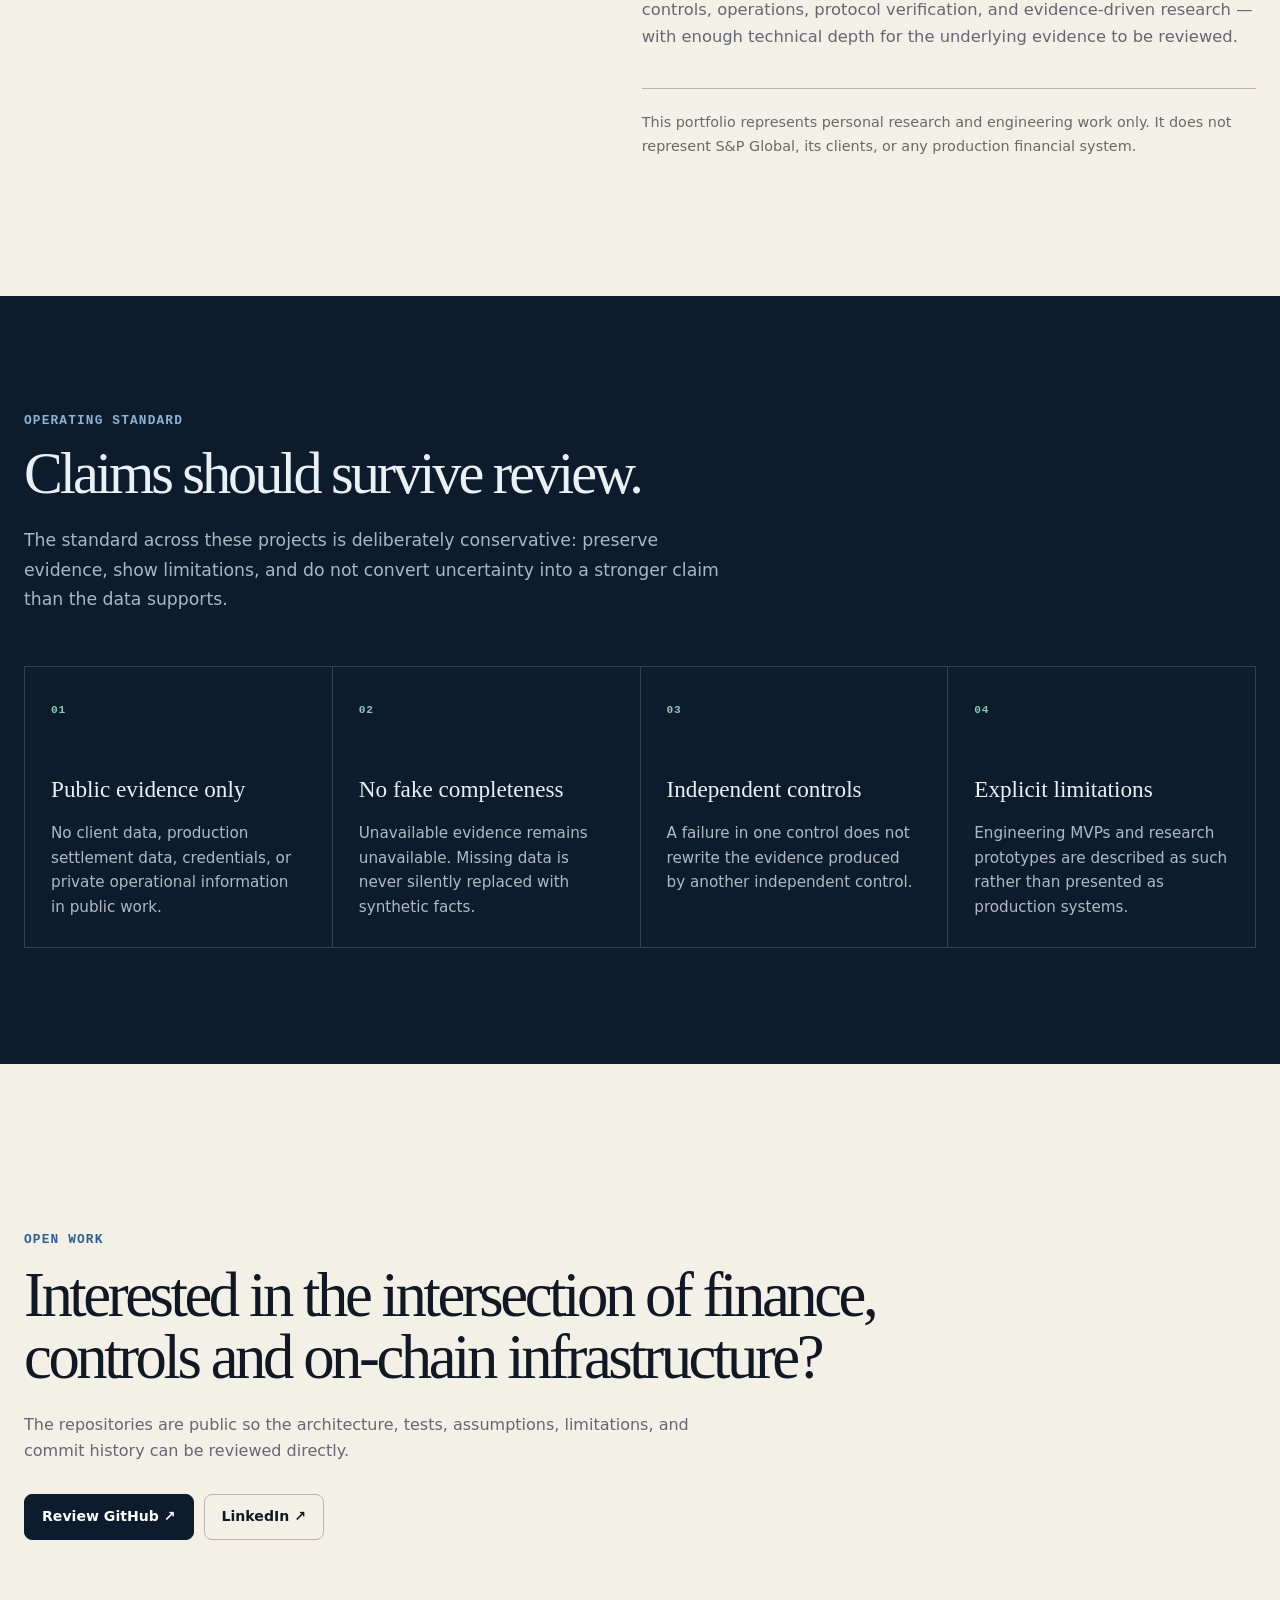
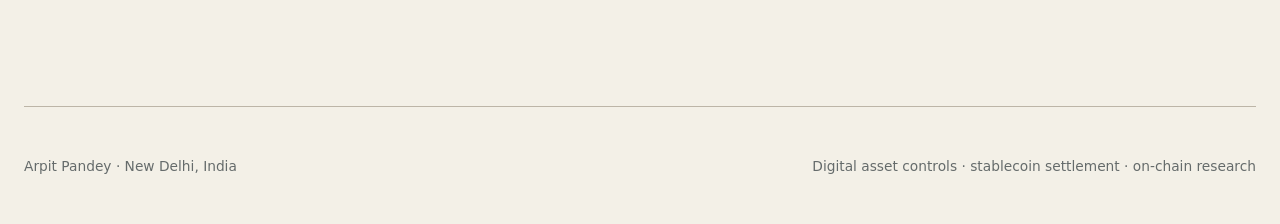
==== commit cb45ebdd: "feat: reposition portfolio for institutional digital assets" ====
--- a/index.html
+++ b/index.html
@@ -3,152 +3,503 @@
 <head>
   <meta charset="utf-8">
   <meta name="viewport" content="width=device-width, initial-scale=1">
-  <meta name="description" content="Arpit Pandey — digital-asset research portfolio focused on on-chain analytics, DeFi liquidity, protocol risk, and reproducible crypto market-structure research.">
-  <title>Arpit Pandey | Digital-Asset Research Portfolio</title>
-  <meta property="og:title" content="Arpit Pandey | Digital-Asset Research Portfolio">
-  <meta property="og:description" content="Crypto research portfolio focused on on-chain analytics, DeFi liquidity, protocol risk, and reproducible digital-asset research.">
+
+  <title>Arpit Pandey | Digital Asset Controls & On-Chain Research</title>
+
+  <meta
+    name="description"
+    content="Arpit Pandey — institutional digital-asset controls, stablecoin settlement assurance, on-chain analytics, protocol verification, and evidence-driven crypto research."
+  >
+  <meta name="robots" content="index,follow">
+  <meta name="theme-color" content="#f3f0e7">
+
+  <link rel="canonical" href="https://arpitpandey9.github.io/">
+  <link rel="stylesheet" href="portfolio.css">
+  <link rel="icon" href="favicon.svg" type="image/svg+xml">
+
   <meta property="og:type" content="website">
-  <meta property="og:url" content="https://arpitpandey9.github.io">
+  <meta property="og:url" content="https://arpitpandey9.github.io/">
+  <meta property="og:title" content="Arpit Pandey | Digital Asset Controls & On-Chain Research">
+  <meta
+    property="og:description"
+    content="Public proof-of-work across stablecoin settlement controls, on-chain evidence, protocol verification, and crypto market research."
+  >
+
   <meta name="twitter:card" content="summary">
-  <meta name="twitter:title" content="Arpit Pandey | Digital-Asset Research Portfolio">
-  <meta name="twitter:description" content="On-chain analytics, DeFi liquidity, protocol risk, and reproducible digital-asset research.">
-  <link rel="stylesheet" href="styles.css">
-  <link rel="icon" href="favicon.svg" type="image/svg+xml">
+  <meta name="twitter:title" content="Arpit Pandey | Digital Asset Controls & On-Chain Research">
+  <meta
+    name="twitter:description"
+    content="Stablecoin settlement controls, on-chain evidence, protocol verification, and digital-asset research."
+  >
 </head>
+
 <body>
   <a class="skip-link" href="#main-content">Skip to main content</a>
-  <header class="topbar">
-    <a class="brand" href="#">Arpit Pandey</a>
-    <nav class="nav" aria-label="Primary navigation">
-      <a href="#case-study">Case Study</a>
-      <a href="#evidence">Evidence</a>
-      <a href="#research-notes">Notes</a>
-      <a href="#projects">Projects</a>
-      <a href="#standard">Standard</a>
-      <a href="https://github.com/ArpitPandey9">GitHub</a>
-    </nav>
+
+  <header class="site-header">
+    <div class="nav-shell">
+      <a class="brand" href="#top" aria-label="Arpit Pandey home">
+        <span class="brand-mark" aria-hidden="true">AP</span>
+        <span class="brand-name">Arpit Pandey</span>
+      </a>
+
+      <nav class="nav" aria-label="Primary navigation">
+        <a href="#work">Work</a>
+        <a href="#research">Research</a>
+        <a href="#about">About</a>
+        <a href="#standard">Standard</a>
+        <a
+          class="nav-external"
+          href="https://github.com/ArpitPandey9"
+          target="_blank"
+          rel="noopener noreferrer"
+        >GitHub ↗</a>
+      </nav>
+    </div>
   </header>
 
   <main id="main-content">
-    <section class="hero">
+    <section id="top" class="hero page-shell" aria-labelledby="hero-title">
       <div class="hero-copy">
-        <p class="eyebrow">Digital-asset research · on-chain analytics · protocol risk</p>
-        <h1>Crypto research built with evidence, controls, and reproducible data workflows.</h1>
-        <p class="lead">I build research-grade tools that turn raw blockchain and market data into tested signals, benchmark-adjusted validation, documented limitations, and decision-useful analytics for digital-asset research.</p>
-        <div class="actions">
-          <a class="button primary" href="https://github.com/ArpitPandey9/crypto-research-engine">Open flagship repository</a>
-          <a class="button secondary" href="#weth9-verification">Review WETH9 evidence</a>
-        </div>
-      </div>
-
-      <aside class="desk-card" aria-label="Research desk snapshot">
-        <p class="desk-label">Research desk snapshot</p>
-        <h2>Whale-flow is treated as a hypothesis, not a trading claim.</h2>
-        <div class="metric-row">
-          <div><strong>214</strong> <span>tests passing</span></div>
-          <div><strong>91%</strong> <span>coverage</span></div>
-          <div><strong>CI</strong> <span>green on main</span></div>
-        </div>
-        <p class="desk-note">Current validation suggests positive ETH whale-flow should not be treated as a standalone durable signal after BTC benchmark adjustment.</p>
+        <p class="kicker">Institutional digital assets · settlement controls · on-chain research</p>
+
+        <h1 id="hero-title">
+          Building evidence-driven systems for
+          <em>digital-asset settlement</em>
+          and research.
+        </h1>
+
+        <p class="hero-lede">
+          I’m Arpit Pandey. I work in institutional financial operations and build
+          systems that connect settlement instructions with public on-chain evidence —
+          from Base / USDC controls to protocol verification and digital-asset research.
+        </p>
+
+        <div class="hero-actions">
+          <a
+            class="button button-dark"
+            href="https://github.com/ArpitPandey9/institutional-digital-asset-controls"
+            target="_blank"
+            rel="noopener noreferrer"
+          >View control plane ↗</a>
+
+          <a class="button button-quiet" href="#work">Review the work</a>
+        </div>
+
+      </div>
+
+      <aside class="flagship-snapshot" aria-label="Current flagship project">
+        <div class="snapshot-top">
+          <span>Current flagship</span>
+          <span class="snapshot-state">PUBLIC MVP</span>
+        </div>
+
+        <p class="snapshot-index">01 / CONTROL SYSTEM</p>
+
+        <h2>Institutional Digital Asset Control Plane</h2>
+
+        <p class="snapshot-copy">
+          A Base / USDC settlement-assurance workflow that separates what an
+          institution expected from what actually happened on-chain, then preserves
+          independent control findings for audit.
+        </p>
+
+        <div class="snapshot-metrics">
+          <div>
+            <strong>64</strong>
+            <span>tests passing</span>
+          </div>
+          <div>
+            <strong>10</strong>
+            <span>control checks</span>
+          </div>
+          <div>
+            <strong>8453</strong>
+            <span>Base Mainnet</span>
+          </div>
+        </div>
+
+        <div class="snapshot-rule">
+          <span class="status-dot status-pass" aria-hidden="true"></span>
+          PASS
+          <span class="status-dot status-fail" aria-hidden="true"></span>
+          FAIL
+          <span class="status-dot status-unknown" aria-hidden="true"></span>
+          UNKNOWN
+        </div>
       </aside>
     </section>
 
-    <section id="case-study" class="panel case-panel">
-      <div class="panel-heading">
-        <p class="eyebrow">Flagship case study</p>
-        <h2>Crypto Research Engine</h2>
-        <p>An on-chain whale-flow research engine for market structure, DeFi liquidity context, and benchmark-adjusted signal validation.</p>
-      </div>
-
-      <div class="pipeline">
-        <div><span>01</span><strong>Observe</strong><p>Large on-chain transfer events are detected and stored.</p></div>
-        <div><span>02</span><strong>Normalize</strong><p>Token movement is converted into USD-denominated flow pressure.</p></div>
-        <div><span>03</span><strong>Validate</strong><p>Signals are tested against BTC benchmark-adjusted future outcomes.</p></div>
-        <div><span>04</span><strong>Contextualize</strong><p>Event-time volatility and liquidity context are attached conservatively.</p></div>
-      </div>
-    </section>
-
-    <section id="evidence" class="panel split-panel">
+    <section class="proof-strip page-shell" aria-label="Portfolio focus">
       <div>
-        <p class="eyebrow">Evidence layer</p>
-        <h2>Evidence, not resume claims.</h2>
-        <p>The flagship repository is structured as public proof-of-work: source code, tests, CI, sample artifacts, research notes, data-reproducibility documentation, and explicit limitations around stale liquidity, benchmark adjustment, and causality.</p>
-      </div>
-      <div class="evidence-list">
-        <a href="https://github.com/ArpitPandey9/crypto-research-engine">Repository</a>
-        <a href="https://github.com/ArpitPandey9/crypto-research-engine/tree/main/docs">Research notes</a>
-        <a href="https://github.com/ArpitPandey9/crypto-research-engine/tree/main/data/samples">Sample artifacts</a>
-        <a href="https://github.com/ArpitPandey9/crypto-research-engine/blob/main/docs/DATA_REPRODUCIBILITY.md">Data reproducibility</a>
-      </div>
-    </section>
-
-      <section id="weth9-verification" class="panel split-panel">
-        <div>
-          <p class="eyebrow">Protocol verification case study</p>
-          <h2>WETH9 Large Deposits: Event-Level Verification</h2>
-          <p>A fixed-window Ethereum investigation that separates function-selector evidence from verified protocol execution. The canonical row-level dataset contains 135 successful native-ETH calls of at least 1,000 ETH to WETH9 from 56 sender addresses.</p>
-          <div class="metric-row">
-            <div><strong>135 / 135</strong> <span>fully verified</span></div>
-            <div><strong>128 + 7</strong> <span>selector-only + trailing</span></div>
-            <div><strong>5 / 1 / 1</strong> <span>observed trailing patterns</span></div>
-          </div>
-          <p>The evidence establishes Deposit-event presence, exact amount-sum equality, and sender-to-Deposit-destination consistency. It does not attribute semantic meaning, wallet software, entity ownership, shared infrastructure, or economic intent to the trailing bytes.</p>
-        </div>
-        <div class="evidence-list">
-          <a href="https://dune.com/queries/8299357">Canonical row-level evidence</a>
-          <a href="https://dune.com/arpitpandey/weth9-large-deposits-event-level-verification">Live Dune dashboard</a>
-          <a href="https://github.com/ArpitPandey9/crypto-research-engine/blob/main/docs/WETH9_EVENT_LEVEL_VERIFICATION.md">GitHub case study</a>
-          <a href="https://github.com/ArpitPandey9/crypto-research-engine/blob/main/docs/DATA_REPRODUCIBILITY.md">Reproducibility notes</a>
-        </div>
-      </section>
-
-    <section id="research-notes" class="panel split-panel">
+        <span class="proof-label">Domain</span>
+        <strong>Digital assets & stablecoins</strong>
+      </div>
       <div>
-        <p class="eyebrow">Research notes</p>
-        <h2>When Whale-Flow Fails</h2>
-        <p>A short research note on why positive ETH whale-flow should not be treated as a standalone durable signal after BTC benchmark adjustment.</p>
-      </div>
-      <div class="evidence-list">
-        <a href="research/whale-flow-failure.html">Read Research Note 01</a>
-        <a href="https://github.com/ArpitPandey9/crypto-research-engine/blob/main/docs/OUTCOME_VALIDATION_RESEARCH_NOTE.md">Outcome validation note</a>
-        <a href="https://github.com/ArpitPandey9/crypto-research-engine/blob/main/docs/CONTEXT_CONDITIONED_OUTCOME_RESEARCH_NOTE_V4.md">Historical V4 context-conditioned note</a>
-      </div>
-    </section>
-
-    <section id="projects" class="panel">
-      <div class="panel-heading">
-        <p class="eyebrow">Selected systems</p>
-        <h2>Portfolio map</h2>
-        <p>Projects are organized around research, data quality, DeFi analytics, risk, and protocol literacy.</p>
-      </div>
-
-      <div class="project-grid">
-        <a href="https://github.com/ArpitPandey9/crypto-research-engine"><span>Flagship</span><strong>crypto-research-engine</strong><p>Whale-flow validation, point-in-time price provenance, V5 next-open execution, benchmark-adjusted outcome validation, WETH9 event-level verification, Dune evidence, tests, and CI.</p></a>
-        <a href="https://github.com/ArpitPandey9/crypto-data-foundation"><span>Data foundation</span><strong>crypto-data-foundation</strong><p>Audit-oriented crypto data spine for reproducible digital-asset research.</p></a>
-        <a href="https://github.com/ArpitPandey9/digital-assets-index-lab"><span>Index research</span><strong>digital-assets-index-lab</strong><p>Digital-asset index methodology, data-quality checks, and source-tagged research outputs.</p></a>
-        <a href="https://github.com/ArpitPandey9/defi-tokenomics-dashboard"><span>DeFi analytics</span><strong>defi-tokenomics-dashboard</strong><p>Tokenomics dashboard with market data, TVL context, fallbacks, and graceful errors.</p></a>
-        <a href="https://github.com/ArpitPandey9/crypto-volatility-regime-classifier"><span>Risk model</span><strong>crypto-volatility-regime-classifier</strong><p>Volatility-regime classification for crypto risk and market-structure analysis.</p></a>
-        <a href="https://github.com/ArpitPandey9/fund-me-solidity"><span>Protocol literacy</span><strong>fund-me-solidity</strong><p>Foundry/Solidity project showing smart-contract and protocol-level fundamentals.</p></a>
-      </div>
-    </section>
-
-    <section id="standard" class="panel standard-panel">
+        <span class="proof-label">Control lens</span>
+        <strong>Settlement, evidence & auditability</strong>
+      </div>
       <div>
-        <p class="eyebrow">Operating standard</p>
-        <h2>Built for review by technical and financial audiences.</h2>
-      </div>
-      <ul class="standard-list">
-        <li>No fake data substitution</li>
-        <li>No causality claims from transfers alone</li>
-        <li>Signals tested against outcomes</li>
-        <li>Missing data reported as unavailable</li>
-        <li>Limitations documented before conclusions</li>
-      </ul>
+        <span class="proof-label">Technical lens</span>
+        <strong>Python, SQL, EVM & JSON-RPC</strong>
+      </div>
+      <div>
+        <span class="proof-label">Research lens</span>
+        <strong>On-chain analytics & protocol verification</strong>
+      </div>
+    </section>
+
+    <section id="work" class="section page-shell" aria-labelledby="work-title">
+      <div class="section-heading">
+        <p class="kicker">Featured system</p>
+        <h2 id="work-title">Settlement controls built around evidence, not assumptions.</h2>
+        <p>
+          The control plane asks a simple institutional question: if a settlement
+          instruction says one thing and the blockchain records another, what can
+          we prove — and what must remain unknown?
+        </p>
+      </div>
+
+      <article class="flagship-case">
+        <div class="case-intro">
+          <div class="case-number">01</div>
+
+          <div>
+            <p class="case-type">Stablecoin settlement assurance</p>
+            <h3>Institutional Digital Asset Control Plane</h3>
+
+            <p>
+              An engineering MVP for strict direct-transfer reconciliation on Base
+              Mainnet using canonical USDC reference data and auditable,
+              evidence-aware control outcomes.
+            </p>
+
+            <div class="case-links">
+              <a
+                href="https://github.com/ArpitPandey9/institutional-digital-asset-controls"
+                target="_blank"
+                rel="noopener noreferrer"
+              >Repository ↗</a>
+              <a
+                href="https://github.com/ArpitPandey9/institutional-digital-asset-controls#readme"
+                target="_blank"
+                rel="noopener noreferrer"
+              >Read architecture ↗</a>
+            </div>
+          </div>
+        </div>
+
+        <div class="architecture" aria-label="Settlement control architecture">
+          <div class="architecture-step">
+            <span>01</span>
+            <strong>Expected instruction</strong>
+            <p>Modeled chain, asset, sender, receiver, amount and business asset identity.</p>
+          </div>
+
+          <div class="architecture-step">
+            <span>02</span>
+            <strong>Observed evidence</strong>
+            <p>RPC chain identity, receipt status, block identity and decoded ERC-20 transfer evidence.</p>
+          </div>
+
+          <div class="architecture-step">
+            <span>03</span>
+            <strong>Independent controls</strong>
+            <p>Each control evaluates only the evidence it actually requires.</p>
+          </div>
+
+          <div class="architecture-step">
+            <span>04</span>
+            <strong>Audit bundle</strong>
+            <p>Normalized findings plus detailed underlying results, without a premature business verdict.</p>
+          </div>
+        </div>
+
+        <div class="control-layout">
+          <div class="control-copy">
+            <p class="mini-label">Control coverage</p>
+            <h4>Execution success is not settlement correctness.</h4>
+            <p>
+              A transaction can execute successfully while chain, asset, sender,
+              receiver, amount, finality, uniqueness, or canonical-asset controls
+              independently identify a problem.
+            </p>
+          </div>
+
+          <div class="control-grid" aria-label="Implemented controls">
+            <span>Execution</span>
+            <span>Chain</span>
+            <span>Asset</span>
+            <span>Sender</span>
+            <span>Receiver</span>
+            <span>Amount</span>
+            <span>Finality</span>
+            <span>Instruction uniqueness</span>
+            <span>Transfer uniqueness</span>
+            <span>Canonical asset</span>
+          </div>
+        </div>
+
+        <div class="principle-row">
+          <div>
+            <span>01</span>
+            <strong>Consistency ≠ validity</strong>
+            <p>Expected and observed data can match while the asset itself is not the approved canonical asset.</p>
+          </div>
+
+          <div>
+            <span>02</span>
+            <strong>Missing evidence ≠ failure</strong>
+            <p>Required evidence that is unavailable produces an explicit UNKNOWN rather than an invented conclusion.</p>
+          </div>
+
+          <div>
+            <span>03</span>
+            <strong>Control finding ≠ business disposition</strong>
+            <p>The orchestrator preserves findings; a separate policy layer would determine HOLD, REVIEW or REJECT.</p>
+          </div>
+        </div>
+      </article>
+    </section>
+
+    <section id="research" class="section section-muted" aria-labelledby="research-title">
+      <div class="page-shell">
+        <div class="section-heading">
+          <p class="kicker">Research & verification</p>
+          <h2 id="research-title">The same evidence discipline, applied to markets and protocols.</h2>
+          <p>
+            Research is treated as something that can fail. Protocol evidence is
+            separated from interpretation, and missing data is reported rather than
+            filled with convenient assumptions.
+          </p>
+        </div>
+
+        <div class="research-grid">
+          <article class="research-card research-card-wide">
+            <div class="card-meta">
+              <span>02 / Research system</span>
+              <span>Python · SQL · EVM</span>
+            </div>
+
+            <h3>Crypto Research Engine</h3>
+
+            <p>
+              A tested whale-flow research pipeline combining on-chain transfer
+              detection, USD normalization, liquidity and volatility context,
+              benchmark-adjusted outcome validation, persistent research datasets,
+              backtesting, and a Streamlit analysis surface.
+            </p>
+
+            <p class="card-finding">
+              Current research direction: determine when large on-chain flow becomes
+              decision-useful — and when it is simply noise.
+            </p>
+
+            <div class="card-links">
+              <a
+                href="https://github.com/ArpitPandey9/crypto-research-engine"
+                target="_blank"
+                rel="noopener noreferrer"
+              >Repository ↗</a>
+              <a href="research/whale-flow-failure.html">Research note →</a>
+            </div>
+          </article>
+
+          <article class="research-card">
+            <div class="card-meta">
+              <span>03 / Protocol verification</span>
+              <span>Ethereum · Dune</span>
+            </div>
+
+            <h3>WETH9 Large Deposits</h3>
+
+            <p>
+              Event-level verification of 135 successful native-ETH WETH9 calls of
+              at least 1,000 ETH, separating selector evidence from verified protocol
+              execution.
+            </p>
+
+            <div class="evidence-stats">
+              <div><strong>135 / 135</strong><span>verified</span></div>
+              <div><strong>56</strong><span>senders</span></div>
+              <div><strong>7</strong><span>trailing-calldata calls</span></div>
+            </div>
+
+            <div class="card-links">
+              <a
+                href="https://dune.com/arpitpandey/weth9-large-deposits-event-level-verification"
+                target="_blank"
+                rel="noopener noreferrer"
+              >Dune dashboard ↗</a>
+              <a
+                href="https://github.com/ArpitPandey9/crypto-research-engine/blob/main/docs/WETH9_EVENT_LEVEL_VERIFICATION.md"
+                target="_blank"
+                rel="noopener noreferrer"
+              >Case study ↗</a>
+            </div>
+          </article>
+
+          <article class="research-card">
+            <div class="card-meta">
+              <span>04 / Research note</span>
+              <span>Outcome validation</span>
+            </div>
+
+            <h3>When Whale-Flow Fails</h3>
+
+            <p>
+              A short note documenting why positive ETH whale-flow should not be
+              treated as a standalone durable signal after BTC benchmark adjustment.
+              A failed hypothesis is preserved as research evidence rather than
+              rewritten as a success.
+            </p>
+
+            <div class="card-links">
+              <a href="research/whale-flow-failure.html">Read note →</a>
+            </div>
+          </article>
+        </div>
+
+        <div class="archive-row">
+          <p>Additional public work</p>
+
+          <div>
+            <a
+              href="https://github.com/ArpitPandey9/crypto-data-foundation"
+              target="_blank"
+              rel="noopener noreferrer"
+            >Data foundation ↗</a>
+
+            <a
+              href="https://github.com/ArpitPandey9/digital-assets-index-lab"
+              target="_blank"
+              rel="noopener noreferrer"
+            >Index research ↗</a>
+
+            <a
+              href="https://github.com/ArpitPandey9/defi-tokenomics-dashboard"
+              target="_blank"
+              rel="noopener noreferrer"
+            >DeFi analytics ↗</a>
+
+            <a
+              href="https://github.com/ArpitPandey9/fund-me-solidity"
+              target="_blank"
+              rel="noopener noreferrer"
+            >Solidity / Foundry ↗</a>
+          </div>
+        </div>
+      </div>
+    </section>
+
+    <section id="about" class="section page-shell about-layout" aria-labelledby="about-title">
+      <div class="section-heading">
+        <p class="kicker">About</p>
+        <h2 id="about-title">Financial operations on one side. On-chain systems on the other.</h2>
+      </div>
+
+      <div class="about-copy">
+        <p class="about-lead">
+          I currently work in institutional financial operations at S&amp;P Global.
+          My public work is focused on understanding the bridge between traditional
+          control logic and blockchain-based financial infrastructure.
+        </p>
+
+        <p>
+          I care about questions that sit between business intent and technical
+          evidence: what was supposed to settle, what actually happened on-chain,
+          which evidence is authoritative, how exceptions should be surfaced, and
+          where a system must refuse to make a claim.
+        </p>
+
+        <p>
+          I’m building a focused body of work around digital-asset settlement,
+          controls, operations, protocol verification, and evidence-driven research —
+          with enough technical depth for the underlying evidence to be reviewed.
+        </p>
+
+        <p class="independence-note">
+          This portfolio represents personal research and engineering work only.
+          It does not represent S&amp;P Global, its clients, or any production
+          financial system.
+        </p>
+      </div>
+    </section>
+
+    <section id="standard" class="section standard-section" aria-labelledby="standard-title">
+      <div class="page-shell">
+        <div class="section-heading">
+          <p class="kicker">Operating standard</p>
+          <h2 id="standard-title">Claims should survive review.</h2>
+          <p>
+            The standard across these projects is deliberately conservative:
+            preserve evidence, show limitations, and do not convert uncertainty into
+            a stronger claim than the data supports.
+          </p>
+        </div>
+
+        <div class="standard-grid">
+          <article>
+            <span>01</span>
+            <h3>Public evidence only</h3>
+            <p>No client data, production settlement data, credentials, or private operational information in public work.</p>
+          </article>
+
+          <article>
+            <span>02</span>
+            <h3>No fake completeness</h3>
+            <p>Unavailable evidence remains unavailable. Missing data is never silently replaced with synthetic facts.</p>
+          </article>
+
+          <article>
+            <span>03</span>
+            <h3>Independent controls</h3>
+            <p>A failure in one control does not rewrite the evidence produced by another independent control.</p>
+          </article>
+
+          <article>
+            <span>04</span>
+            <h3>Explicit limitations</h3>
+            <p>Engineering MVPs and research prototypes are described as such rather than presented as production systems.</p>
+          </article>
+        </div>
+      </div>
+    </section>
+
+    <section class="closing page-shell" aria-labelledby="closing-title">
+      <p class="kicker">Open work</p>
+      <h2 id="closing-title">Interested in the intersection of finance, controls and on-chain infrastructure?</h2>
+
+      <p>
+        The repositories are public so the architecture, tests, assumptions,
+        limitations, and commit history can be reviewed directly.
+      </p>
+
+      <div class="hero-actions">
+        <a
+          class="button button-dark"
+          href="https://github.com/ArpitPandey9"
+          target="_blank"
+          rel="noopener noreferrer"
+        >Review GitHub ↗</a>
+
+        <a
+          class="button button-quiet"
+          href="https://www.linkedin.com/in/ACoAADVvCjwBXaQuv5C_cg22PLvy0SOEme4x2IU"
+          target="_blank"
+          rel="noopener noreferrer"
+        >LinkedIn ↗</a>
+      </div>
     </section>
   </main>
 
-  <footer class="footer">
-    <p>Arpit Pandey · Digital-asset research portfolio · <a href="https://github.com/ArpitPandey9">GitHub</a></p>
+  <footer class="footer page-shell">
+    <p>Arpit Pandey · New Delhi, India</p>
+
+    <p>
+      Digital asset controls · stablecoin settlement · on-chain research
+    </p>
+
   </footer>
 </body>
 </html>
--- a/portfolio.css
+++ b/portfolio.css
@@ -0,0 +1,1351 @@
+:root {
+  --paper: #f3f0e7;
+  --paper-deep: #e9e4d8;
+  --surface: #faf8f2;
+  --ink: #101824;
+  --ink-soft: #273446;
+  --muted: #626873;
+  --muted-light: #656b6b;
+  --line: #d3cec2;
+  --line-dark: #bcb5a7;
+
+  --navy: #142c46;
+  --navy-deep: #0c1c2d;
+  --blue: #2d6094;
+  --green: #236b5c;
+  --amber: #9a6b2c;
+  --red: #8b4b45;
+
+  --white: #ffffff;
+
+  --shadow-sm: 0 8px 24px rgba(16, 24, 36, 0.06);
+  --shadow-lg: 0 24px 70px rgba(16, 24, 36, 0.09);
+
+  --serif:
+    "Iowan Old Style",
+    "Palatino Linotype",
+    "Book Antiqua",
+    Palatino,
+    Georgia,
+    serif;
+
+  --sans:
+    Inter,
+    ui-sans-serif,
+    system-ui,
+    -apple-system,
+    BlinkMacSystemFont,
+    "Segoe UI",
+    sans-serif;
+
+  --mono:
+    "SFMono-Regular",
+    Consolas,
+    "Liberation Mono",
+    Menlo,
+    monospace;
+}
+
+* {
+  box-sizing: border-box;
+}
+
+html {
+  scroll-behavior: smooth;
+  background: var(--paper);
+}
+
+body {
+  margin: 0;
+  min-width: 320px;
+  color: var(--ink);
+  background: var(--paper);
+  font-family: var(--sans);
+  font-size: 16px;
+  line-height: 1.62;
+  text-rendering: optimizeLegibility;
+  -webkit-font-smoothing: antialiased;
+}
+
+a {
+  color: inherit;
+}
+
+a,
+button {
+  -webkit-tap-highlight-color: transparent;
+}
+
+::selection {
+  color: var(--white);
+  background: var(--navy);
+}
+
+.skip-link {
+  position: fixed;
+  top: 12px;
+  left: 12px;
+  z-index: 999;
+  padding: 10px 14px;
+  color: var(--white);
+  background: var(--navy-deep);
+  text-decoration: none;
+  transform: translateY(-160%);
+}
+
+.skip-link:focus {
+  transform: translateY(0);
+}
+
+.page-shell {
+  width: min(1240px, calc(100% - 48px));
+  margin-inline: auto;
+}
+
+.site-header {
+  position: sticky;
+  top: 0;
+  z-index: 100;
+  border-bottom: 1px solid rgba(188, 181, 167, 0.72);
+  background: rgba(243, 240, 231, 0.92);
+  backdrop-filter: blur(18px);
+}
+
+.nav-shell {
+  width: min(1360px, calc(100% - 48px));
+  min-height: 72px;
+  margin-inline: auto;
+  display: flex;
+  align-items: center;
+  justify-content: space-between;
+  gap: 28px;
+}
+
+.brand {
+  display: inline-flex;
+  align-items: center;
+  gap: 12px;
+  text-decoration: none;
+}
+
+.brand-mark {
+  width: 35px;
+  height: 35px;
+  display: inline-grid;
+  place-items: center;
+  color: var(--paper);
+  background: var(--navy-deep);
+  border-radius: 50%;
+  font-family: var(--mono);
+  font-size: 0.72rem;
+  font-weight: 800;
+  letter-spacing: -0.04em;
+}
+
+.brand-name {
+  font-size: 0.96rem;
+  font-weight: 760;
+  letter-spacing: -0.02em;
+}
+
+.nav {
+  display: flex;
+  align-items: center;
+  gap: 4px;
+}
+
+.nav a {
+  padding: 8px 10px;
+  color: var(--muted);
+  border-radius: 6px;
+  font-size: 0.92rem;
+  font-weight: 650;
+  text-decoration: none;
+}
+
+.nav a:hover {
+  color: var(--ink);
+  background: rgba(16, 24, 36, 0.05);
+}
+
+.nav .nav-external {
+  margin-left: 8px;
+  color: var(--ink);
+  border: 1px solid var(--line-dark);
+}
+
+.hero {
+  min-height: calc(100vh - 72px);
+  display: grid;
+  grid-template-columns: minmax(0, 1.17fr) minmax(360px, 0.83fr);
+  align-items: center;
+  gap: clamp(46px, 7vw, 108px);
+  padding-block: clamp(72px, 10vw, 138px);
+}
+
+.hero-copy {
+  max-width: 760px;
+}
+
+.kicker,
+.mini-label,
+.case-type,
+.proof-label,
+.snapshot-index {
+  margin: 0;
+  color: var(--blue);
+  font-family: var(--mono);
+  font-size: 0.80rem;
+  font-weight: 760;
+  letter-spacing: 0.09em;
+  line-height: 1.5;
+  text-transform: uppercase;
+}
+
+.hero h1 {
+  max-width: 820px;
+  margin: 22px 0 0;
+  font-family: var(--serif);
+  font-size: clamp(3.05rem, 5.25vw, 5.55rem);
+  font-weight: 500;
+  letter-spacing: -0.055em;
+  line-height: 0.96;
+}
+
+.hero h1 em {
+  color: var(--blue);
+  font-style: normal;
+}
+
+.hero-lede {
+  max-width: 690px;
+  margin: 30px 0 0;
+  color: var(--ink-soft);
+  font-size: clamp(1.04rem, 1.4vw, 1.22rem);
+  line-height: 1.72;
+}
+
+.hero-actions {
+  display: flex;
+  flex-wrap: wrap;
+  gap: 10px;
+  margin-top: 30px;
+}
+
+.button {
+  min-height: 46px;
+  display: inline-flex;
+  align-items: center;
+  justify-content: center;
+  padding: 0 17px;
+  border: 1px solid transparent;
+  border-radius: 8px;
+  font-size: 0.88rem;
+  font-weight: 720;
+  text-decoration: none;
+}
+
+.button-dark {
+  color: var(--white);
+  background: var(--navy-deep);
+  border-color: var(--navy-deep);
+}
+
+.button-dark:hover {
+  background: var(--navy);
+}
+
+.button-quiet {
+  color: var(--ink);
+  background: transparent;
+  border-color: var(--line-dark);
+}
+
+.button-quiet:hover {
+  background: var(--surface);
+}
+
+
+.flagship-snapshot {
+  position: relative;
+  overflow: hidden;
+  padding: clamp(28px, 3.6vw, 44px);
+  color: #edf2f5;
+  background: var(--navy-deep);
+  border: 1px solid #20384f;
+  border-radius: 10px;
+  box-shadow: var(--shadow-lg);
+}
+
+.flagship-snapshot::after {
+  content: "";
+  position: absolute;
+  right: -90px;
+  bottom: -120px;
+  width: 260px;
+  height: 260px;
+  border: 1px solid rgba(255, 255, 255, 0.1);
+  border-radius: 50%;
+}
+
+.snapshot-top {
+  position: relative;
+  z-index: 1;
+  display: flex;
+  justify-content: space-between;
+  gap: 18px;
+  padding-bottom: 18px;
+  border-bottom: 1px solid rgba(255, 255, 255, 0.14);
+  font-family: var(--mono);
+  font-size: 0.78rem;
+  letter-spacing: 0.07em;
+  text-transform: uppercase;
+}
+
+.snapshot-state {
+  color: #9ad5c4;
+}
+
+.snapshot-index {
+  position: relative;
+  z-index: 1;
+  margin-top: 34px;
+  color: #87acd0;
+}
+
+.flagship-snapshot h2 {
+  position: relative;
+  z-index: 1;
+  max-width: 520px;
+  margin: 15px 0 0;
+  font-family: var(--serif);
+  font-size: clamp(2rem, 3.25vw, 3.3rem);
+  font-weight: 500;
+  letter-spacing: -0.045em;
+  line-height: 1.02;
+}
+
+.snapshot-copy {
+  position: relative;
+  z-index: 1;
+  margin: 22px 0 0;
+  color: #c2ced8;
+  font-size: 1rem;
+  line-height: 1.68;
+}
+
+.snapshot-metrics {
+  position: relative;
+  z-index: 1;
+  display: grid;
+  grid-template-columns: repeat(3, 1fr);
+  gap: 1px;
+  margin-top: 30px;
+  border: 1px solid rgba(255, 255, 255, 0.13);
+  background: rgba(255, 255, 255, 0.13);
+}
+
+.snapshot-metrics div {
+  min-width: 0;
+  padding: 16px 14px;
+  background: var(--navy-deep);
+}
+
+.snapshot-metrics strong {
+  display: block;
+  font-family: var(--serif);
+  font-size: 1.75rem;
+  font-weight: 500;
+}
+
+.snapshot-metrics span {
+  display: block;
+  margin-top: 3px;
+  color: #a5b6c4;
+  font-size: 0.82rem;
+}
+
+.snapshot-rule {
+  position: relative;
+  z-index: 1;
+  display: flex;
+  flex-wrap: wrap;
+  align-items: center;
+  gap: 8px;
+  margin-top: 24px;
+  color: #aebdca;
+  font-family: var(--mono);
+  font-size: 0.78rem;
+  letter-spacing: 0.06em;
+}
+
+.status-dot {
+  width: 7px;
+  height: 7px;
+  display: inline-block;
+  margin-left: 8px;
+  border-radius: 50%;
+}
+
+.status-dot:first-child {
+  margin-left: 0;
+}
+
+.status-pass {
+  background: #63b99f;
+}
+
+.status-fail {
+  background: #c57970;
+}
+
+.status-unknown {
+  background: #c7a46a;
+}
+
+.proof-strip {
+  display: grid;
+  grid-template-columns: repeat(4, 1fr);
+  border-top: 1px solid var(--line-dark);
+  border-bottom: 1px solid var(--line-dark);
+}
+
+.proof-strip > div {
+  min-height: 118px;
+  display: flex;
+  flex-direction: column;
+  justify-content: center;
+  padding: 22px 24px;
+  border-right: 1px solid var(--line);
+}
+
+.proof-strip > div:first-child {
+  padding-left: 0;
+}
+
+.proof-strip > div:last-child {
+  padding-right: 0;
+  border-right: 0;
+}
+
+.proof-label {
+  color: var(--muted-light);
+}
+
+.proof-strip strong {
+  margin-top: 7px;
+  font-size: 1rem;
+  font-weight: 680;
+}
+
+.section {
+  padding-block: clamp(82px, 9vw, 128px);
+}
+
+.section-heading {
+  max-width: 850px;
+}
+
+.section-heading h2 {
+  margin: 15px 0 0;
+  font-family: var(--serif);
+  font-size: clamp(2.5rem, 4.55vw, 4.65rem);
+  font-weight: 500;
+  letter-spacing: -0.052em;
+  line-height: 0.98;
+}
+
+.section-heading > p:last-child {
+  max-width: 720px;
+  margin: 24px 0 0;
+  color: var(--muted);
+  font-size: 1.08rem;
+  line-height: 1.7;
+}
+
+.flagship-case {
+  margin-top: 54px;
+  padding-top: 34px;
+  border-top: 1px solid var(--line-dark);
+}
+
+.case-intro {
+  display: grid;
+  grid-template-columns: 90px minmax(0, 760px);
+  gap: 20px;
+}
+
+.case-number {
+  color: var(--muted-light);
+  font-family: var(--mono);
+  font-size: 0.83rem;
+}
+
+.case-type {
+  color: var(--green);
+}
+
+.case-intro h3 {
+  margin: 10px 0 0;
+  font-family: var(--serif);
+  font-size: clamp(2rem, 3.7vw, 3.7rem);
+  font-weight: 500;
+  letter-spacing: -0.045em;
+  line-height: 1;
+}
+
+.case-intro p:not(.case-type) {
+  max-width: 720px;
+  margin: 20px 0 0;
+  color: var(--muted);
+  font-size: 1rem;
+  line-height: 1.68;
+}
+
+.case-links,
+.card-links {
+  display: flex;
+  flex-wrap: wrap;
+  gap: 16px 24px;
+  margin-top: 24px;
+}
+
+.case-links a,
+.card-links a,
+.archive-row a {
+  width: fit-content;
+  color: var(--ink);
+  border-bottom: 1px solid var(--line-dark);
+  font-size: 0.85rem;
+  font-weight: 680;
+  text-decoration: none;
+}
+
+.case-links a:hover,
+.card-links a:hover,
+.archive-row a:hover {
+  color: var(--blue);
+  border-color: var(--blue);
+}
+
+.architecture {
+  display: grid;
+  grid-template-columns: repeat(4, 1fr);
+  margin-top: 58px;
+  border-top: 1px solid var(--line-dark);
+  border-bottom: 1px solid var(--line-dark);
+}
+
+.architecture-step {
+  min-height: 228px;
+  padding: 26px 24px;
+  border-right: 1px solid var(--line);
+}
+
+.architecture-step:first-child {
+  padding-left: 0;
+}
+
+.architecture-step:last-child {
+  padding-right: 0;
+  border-right: 0;
+}
+
+.architecture-step > span,
+.principle-row > div > span,
+.standard-grid article > span {
+  color: var(--green);
+  font-family: var(--mono);
+  font-size: 0.7rem;
+  font-weight: 750;
+  letter-spacing: 0.08em;
+}
+
+.architecture-step strong {
+  display: block;
+  margin-top: 42px;
+  font-size: 1.02rem;
+}
+
+.architecture-step p {
+  margin: 10px 0 0;
+  color: var(--muted);
+  font-size: 0.96rem;
+  line-height: 1.62;
+}
+
+.control-layout {
+  display: grid;
+  grid-template-columns: 0.85fr 1.15fr;
+  gap: clamp(40px, 7vw, 92px);
+  align-items: start;
+  padding-block: 68px;
+}
+
+.control-copy h4 {
+  max-width: 470px;
+  margin: 12px 0 0;
+  font-family: var(--serif);
+  font-size: clamp(1.8rem, 3vw, 3rem);
+  font-weight: 500;
+  letter-spacing: -0.04em;
+  line-height: 1.04;
+}
+
+.control-copy p:last-child {
+  margin: 18px 0 0;
+  color: var(--muted);
+}
+
+.control-grid {
+  display: grid;
+  grid-template-columns: repeat(2, minmax(0, 1fr));
+  border-top: 1px solid var(--line-dark);
+}
+
+.control-grid span {
+  min-height: 54px;
+  display: flex;
+  align-items: center;
+  padding: 0 12px 0 0;
+  border-bottom: 1px solid var(--line);
+  color: var(--ink-soft);
+  font-size: 0.96rem;
+  font-weight: 620;
+}
+
+.control-grid span:nth-child(odd) {
+  border-right: 1px solid var(--line);
+}
+
+.control-grid span:nth-child(even) {
+  padding-left: 18px;
+}
+
+.principle-row {
+  display: grid;
+  grid-template-columns: repeat(3, 1fr);
+  border-top: 1px solid var(--line-dark);
+}
+
+.principle-row > div {
+  min-height: 216px;
+  padding: 30px 28px;
+  border-right: 1px solid var(--line);
+}
+
+.principle-row > div:first-child {
+  padding-left: 0;
+}
+
+.principle-row > div:last-child {
+  padding-right: 0;
+  border-right: 0;
+}
+
+.principle-row strong {
+  display: block;
+  margin-top: 32px;
+  font-family: var(--serif);
+  font-size: 1.28rem;
+  font-weight: 500;
+}
+
+.principle-row p {
+  margin: 10px 0 0;
+  color: var(--muted);
+  font-size: 0.95rem;
+  line-height: 1.62;
+}
+
+.section-muted {
+  background: var(--paper-deep);
+  border-top: 1px solid var(--line);
+  border-bottom: 1px solid var(--line);
+}
+
+.research-grid {
+  display: grid;
+  grid-template-columns: repeat(2, 1fr);
+  gap: 1px;
+  margin-top: 52px;
+  border: 1px solid var(--line-dark);
+  background: var(--line-dark);
+}
+
+.research-card {
+  min-height: 390px;
+  display: flex;
+  flex-direction: column;
+  padding: clamp(26px, 4vw, 42px);
+  background: var(--surface);
+}
+
+.research-card-wide {
+  grid-column: 1 / -1;
+  min-height: 360px;
+}
+
+.card-meta {
+  display: flex;
+  justify-content: space-between;
+  gap: 18px;
+  color: var(--muted-light);
+  font-family: var(--mono);
+  font-size: 0.78rem;
+  letter-spacing: 0.045em;
+  text-transform: uppercase;
+}
+
+.research-card h3 {
+  max-width: 760px;
+  margin: 38px 0 0;
+  font-family: var(--serif);
+  font-size: clamp(2rem, 3.7vw, 3.7rem);
+  font-weight: 500;
+  letter-spacing: -0.045em;
+  line-height: 1;
+}
+
+.research-card:not(.research-card-wide) h3 {
+  font-size: clamp(1.8rem, 3vw, 2.8rem);
+}
+
+.research-card > p {
+  max-width: 760px;
+  margin: 20px 0 0;
+  color: var(--muted);
+  font-size: 1rem;
+  line-height: 1.68;
+}
+
+.card-finding {
+  padding-left: 16px;
+  border-left: 2px solid var(--green);
+}
+
+.card-links {
+  margin-top: auto;
+  padding-top: 30px;
+}
+
+.evidence-stats {
+  display: grid;
+  grid-template-columns: repeat(3, 1fr);
+  gap: 14px;
+  margin-top: 28px;
+}
+
+.evidence-stats div {
+  padding-top: 14px;
+  border-top: 1px solid var(--line);
+}
+
+.evidence-stats strong {
+  display: block;
+  font-family: var(--serif);
+  font-size: 1.35rem;
+  font-weight: 500;
+}
+
+.evidence-stats span {
+  display: block;
+  margin-top: 3px;
+  color: var(--muted-light);
+  font-size: 0.82rem;
+}
+
+.archive-row {
+  display: grid;
+  grid-template-columns: 220px 1fr;
+  gap: 34px;
+  margin-top: 34px;
+  padding-top: 26px;
+  border-top: 1px solid var(--line-dark);
+}
+
+.archive-row > p {
+  margin: 0;
+  color: var(--muted-light);
+  font-family: var(--mono);
+  font-size: 0.78rem;
+  text-transform: uppercase;
+  letter-spacing: 0.08em;
+}
+
+.archive-row > div {
+  display: flex;
+  flex-wrap: wrap;
+  gap: 16px 28px;
+}
+
+.about-layout {
+  display: grid;
+  grid-template-columns: 0.9fr 1.1fr;
+  gap: clamp(50px, 9vw, 130px);
+  align-items: start;
+}
+
+.about-layout .section-heading {
+  position: sticky;
+  top: 112px;
+}
+
+.about-copy {
+  max-width: 690px;
+  padding-top: 8px;
+}
+
+.about-copy p {
+  margin: 0 0 22px;
+  color: var(--muted);
+  font-size: 1.02rem;
+}
+
+.about-copy .about-lead {
+  color: var(--ink);
+  font-family: var(--serif);
+  font-size: clamp(1.45rem, 2.4vw, 2.2rem);
+  line-height: 1.35;
+}
+
+.independence-note {
+  margin-top: 38px !important;
+  padding-top: 22px;
+  border-top: 1px solid var(--line-dark);
+  color: var(--muted-light) !important;
+  font-size: 0.90rem !important;
+  line-height: 1.65;
+}
+
+.standard-section {
+  color: #eaf0f4;
+  background: var(--navy-deep);
+}
+
+.standard-section .kicker {
+  color: #8eb3d5;
+}
+
+.standard-section .section-heading > p:last-child {
+  color: #a9b8c5;
+}
+
+.standard-grid {
+  display: grid;
+  grid-template-columns: repeat(4, 1fr);
+  gap: 1px;
+  margin-top: 52px;
+  border: 1px solid #2d4358;
+  background: #2d4358;
+}
+
+.standard-grid article {
+  min-height: 260px;
+  padding: 28px 26px;
+  background: var(--navy-deep);
+}
+
+.standard-grid article > span {
+  color: #88c7b5;
+}
+
+.standard-grid h3 {
+  margin: 50px 0 0;
+  font-family: var(--serif);
+  font-size: 1.45rem;
+  font-weight: 500;
+}
+
+.standard-grid p {
+  margin: 12px 0 0;
+  color: #aebbc6;
+  font-size: 0.95rem;
+  line-height: 1.62;
+}
+
+.closing {
+  padding-block: clamp(100px, 13vw, 176px);
+}
+
+.closing h2 {
+  max-width: 980px;
+  margin: 16px 0 0;
+  font-family: var(--serif);
+  font-size: clamp(2.7rem, 4.9vw, 4.9rem);
+  font-weight: 500;
+  letter-spacing: -0.055em;
+  line-height: 0.98;
+}
+
+.closing > p:not(.kicker) {
+  max-width: 680px;
+  margin: 24px 0 0;
+  color: var(--muted);
+  font-size: 1rem;
+}
+
+.footer {
+  min-height: 118px;
+  display: grid;
+  grid-template-columns: 1fr 1fr;
+  align-items: center;
+  gap: 24px;
+  border-top: 1px solid var(--line-dark);
+  color: var(--muted-light);
+  font-size: 0.86rem;
+}
+
+.footer p {
+  margin: 0;
+}
+
+.footer p:nth-child(2) {
+  text-align: right;
+}
+
+a:focus-visible {
+  outline: 3px solid rgba(45, 96, 148, 0.38);
+  outline-offset: 4px;
+}
+
+@media (hover: hover) {
+  .button,
+  .nav a,
+  .case-links a,
+  .card-links a,
+  .archive-row a {
+    transition:
+      color 140ms ease,
+      background 140ms ease,
+      border-color 140ms ease;
+  }
+}
+
+@media (max-width: 1050px) {
+  .hero {
+    min-height: auto;
+    grid-template-columns: 1fr;
+    gap: 58px;
+  }
+
+  .flagship-snapshot {
+    max-width: 720px;
+  }
+
+  .proof-strip {
+    grid-template-columns: repeat(2, 1fr);
+  }
+
+  .proof-strip > div:nth-child(2) {
+    border-right: 0;
+  }
+
+  .proof-strip > div:nth-child(-n+2) {
+    border-bottom: 1px solid var(--line);
+  }
+
+  .proof-strip > div:first-child,
+  .proof-strip > div:nth-child(3) {
+    padding-left: 0;
+  }
+
+  .architecture {
+    grid-template-columns: repeat(2, 1fr);
+  }
+
+  .architecture-step:nth-child(2) {
+    border-right: 0;
+  }
+
+  .architecture-step:nth-child(-n+2) {
+    border-bottom: 1px solid var(--line);
+  }
+
+  .architecture-step:nth-child(3) {
+    padding-left: 0;
+  }
+
+  .control-layout {
+    grid-template-columns: 1fr;
+  }
+
+  .principle-row {
+    grid-template-columns: 1fr;
+  }
+
+  .principle-row > div {
+    min-height: auto;
+    padding: 28px 0;
+    border-right: 0;
+    border-bottom: 1px solid var(--line);
+  }
+
+  .principle-row > div:last-child {
+    border-bottom: 0;
+  }
+
+  .about-layout {
+    grid-template-columns: 1fr;
+  }
+
+  .about-layout .section-heading {
+    position: static;
+  }
+
+  .standard-grid {
+    grid-template-columns: repeat(2, 1fr);
+  }
+
+  .footer {
+    grid-template-columns: 1fr;
+    gap: 8px;
+    padding-block: 32px;
+    text-align: left;
+  }
+
+  .footer p:nth-child(2) {
+    text-align: left;
+  }
+}
+
+@media (max-width: 760px) {
+  .page-shell,
+  .nav-shell {
+    width: min(100% - 30px, 1240px);
+  }
+
+  .nav-shell {
+    min-height: 64px;
+  }
+
+  .nav a {
+    display: none;
+  }
+
+  .nav .nav-external {
+    display: inline-flex;
+    margin-left: 0;
+  }
+
+  .hero {
+    padding-block: 70px 78px;
+  }
+
+  .hero h1 {
+    font-size: clamp(2.9rem, 14vw, 4.5rem);
+  }
+
+  .snapshot-metrics {
+    grid-template-columns: 1fr;
+  }
+
+  .proof-strip {
+    grid-template-columns: 1fr;
+  }
+
+  .proof-strip > div {
+    min-height: 94px;
+    padding: 18px 0;
+    border-right: 0;
+    border-bottom: 1px solid var(--line);
+  }
+
+  .proof-strip > div:last-child {
+    border-bottom: 0;
+  }
+
+  .section {
+    padding-block: 88px;
+  }
+
+  .section-heading h2,
+  .closing h2 {
+    font-size: clamp(2.6rem, 12vw, 4.2rem);
+  }
+
+  .case-intro {
+    grid-template-columns: 1fr;
+  }
+
+  .architecture {
+    grid-template-columns: 1fr;
+  }
+
+  .architecture-step {
+    min-height: auto;
+    padding: 26px 0;
+    border-right: 0;
+    border-bottom: 1px solid var(--line);
+  }
+
+  .architecture-step:last-child {
+    border-bottom: 0;
+  }
+
+  .architecture-step strong {
+    margin-top: 26px;
+  }
+
+  .control-grid {
+    grid-template-columns: 1fr;
+  }
+
+  .control-grid span:nth-child(odd) {
+    border-right: 0;
+  }
+
+  .control-grid span:nth-child(even) {
+    padding-left: 0;
+  }
+
+  .research-grid {
+    grid-template-columns: 1fr;
+  }
+
+  .research-card-wide {
+    grid-column: auto;
+  }
+
+  .card-meta {
+    flex-direction: column;
+    gap: 6px;
+  }
+
+  .evidence-stats {
+    grid-template-columns: 1fr;
+  }
+
+  .archive-row {
+    grid-template-columns: 1fr;
+  }
+
+  .standard-grid {
+    grid-template-columns: 1fr;
+  }
+}
+
+@media (prefers-reduced-motion: reduce) {
+  html {
+    scroll-behavior: auto;
+  }
+
+  *,
+  *::before,
+  *::after {
+    scroll-behavior: auto !important;
+    transition-duration: 0.001ms !important;
+    animation-duration: 0.001ms !important;
+    animation-iteration-count: 1 !important;
+  }
+}
+
+@media print {
+  .site-header,
+  .hero-actions {
+    display: none;
+  }
+
+  body {
+    color: #000;
+    background: #fff;
+  }
+
+  .page-shell {
+    width: 100%;
+  }
+
+  .flagship-snapshot,
+  .standard-section {
+    color: #000;
+    background: #fff;
+    box-shadow: none;
+  }
+}
+
+
+/* ============================================================
+   Research note
+   ============================================================ */
+
+.research-note {
+  padding-block: clamp(72px, 8vw, 118px);
+}
+
+.article-hero {
+  max-width: 980px;
+  padding-bottom: 54px;
+  border-bottom: 1px solid var(--line-dark);
+}
+
+.article-hero h1 {
+  max-width: 920px;
+  margin: 18px 0 0;
+  font-family: var(--serif);
+  font-size: clamp(3.4rem, 6.2vw, 6.2rem);
+  font-weight: 500;
+  letter-spacing: -0.058em;
+  line-height: 0.94;
+}
+
+.article-deck {
+  max-width: 760px;
+  margin: 28px 0 0;
+  color: var(--ink-soft);
+  font-size: clamp(1.15rem, 1.7vw, 1.4rem);
+  line-height: 1.62;
+}
+
+.article-meta {
+  display: flex;
+  flex-wrap: wrap;
+  gap: 10px 24px;
+  margin-top: 34px;
+  color: var(--muted-light);
+  font-family: var(--mono);
+  font-size: 0.8rem;
+}
+
+.article-meta span:not(:last-child)::after {
+  content: "·";
+  margin-left: 24px;
+  color: var(--line-dark);
+}
+
+.article-layout {
+  display: grid;
+  grid-template-columns: minmax(190px, 260px) minmax(0, 760px);
+  gap: clamp(48px, 8vw, 112px);
+  align-items: start;
+  padding-top: 62px;
+}
+
+.article-rail {
+  position: sticky;
+  top: 108px;
+}
+
+.article-disclaimer {
+  padding-top: 18px;
+  border-top: 2px solid var(--navy);
+}
+
+.article-disclaimer p:last-child {
+  margin: 12px 0 0;
+  color: var(--muted);
+  font-size: 0.91rem;
+  line-height: 1.66;
+}
+
+.article-back {
+  display: inline-block;
+  margin-top: 30px;
+  color: var(--ink-soft);
+  border-bottom: 1px solid var(--line-dark);
+  font-size: 0.88rem;
+  font-weight: 680;
+  text-decoration: none;
+}
+
+.article-back:hover {
+  color: var(--blue);
+  border-color: var(--blue);
+}
+
+.article-copy {
+  min-width: 0;
+}
+
+.article-copy section {
+  padding: 0 0 46px;
+  margin-bottom: 46px;
+  border-bottom: 1px solid var(--line);
+}
+
+.article-copy section:last-child {
+  margin-bottom: 0;
+}
+
+.article-copy h2 {
+  margin: 0 0 20px;
+  font-family: var(--serif);
+  font-size: clamp(1.8rem, 3vw, 2.7rem);
+  font-weight: 500;
+  letter-spacing: -0.04em;
+  line-height: 1.05;
+}
+
+.article-copy p {
+  margin: 0 0 20px;
+  color: var(--ink-soft);
+  font-size: 1.05rem;
+  line-height: 1.78;
+}
+
+.article-copy p:last-child {
+  margin-bottom: 0;
+}
+
+.article-copy code {
+  padding: 0.12em 0.34em;
+  color: var(--navy-deep);
+  background: var(--paper-deep);
+  border: 1px solid var(--line);
+  border-radius: 4px;
+  font-family: var(--mono);
+  font-size: 0.88em;
+}
+
+.article-actions {
+  display: flex;
+  flex-wrap: wrap;
+  gap: 10px;
+  margin: 58px 0 0 calc(260px + clamp(48px, 8vw, 112px));
+  padding-top: 34px;
+  border-top: 1px solid var(--line-dark);
+}
+
+@media (max-width: 900px) {
+  .article-layout {
+    grid-template-columns: 1fr;
+    gap: 44px;
+  }
+
+  .article-rail {
+    position: static;
+    max-width: 620px;
+  }
+
+  .article-actions {
+    margin-left: 0;
+  }
+}
+
+@media (max-width: 760px) {
+  .research-note {
+    padding-block: 64px 82px;
+  }
+
+  .article-hero h1 {
+    font-size: clamp(3rem, 15vw, 4.6rem);
+  }
+
+  .article-meta {
+    flex-direction: column;
+    gap: 5px;
+  }
+
+  .article-meta span:not(:last-child)::after {
+    content: "";
+    margin: 0;
+  }
+
+  .article-layout {
+    padding-top: 46px;
+  }
+
+  .article-copy p {
+    font-size: 1rem;
+    line-height: 1.72;
+  }
+}
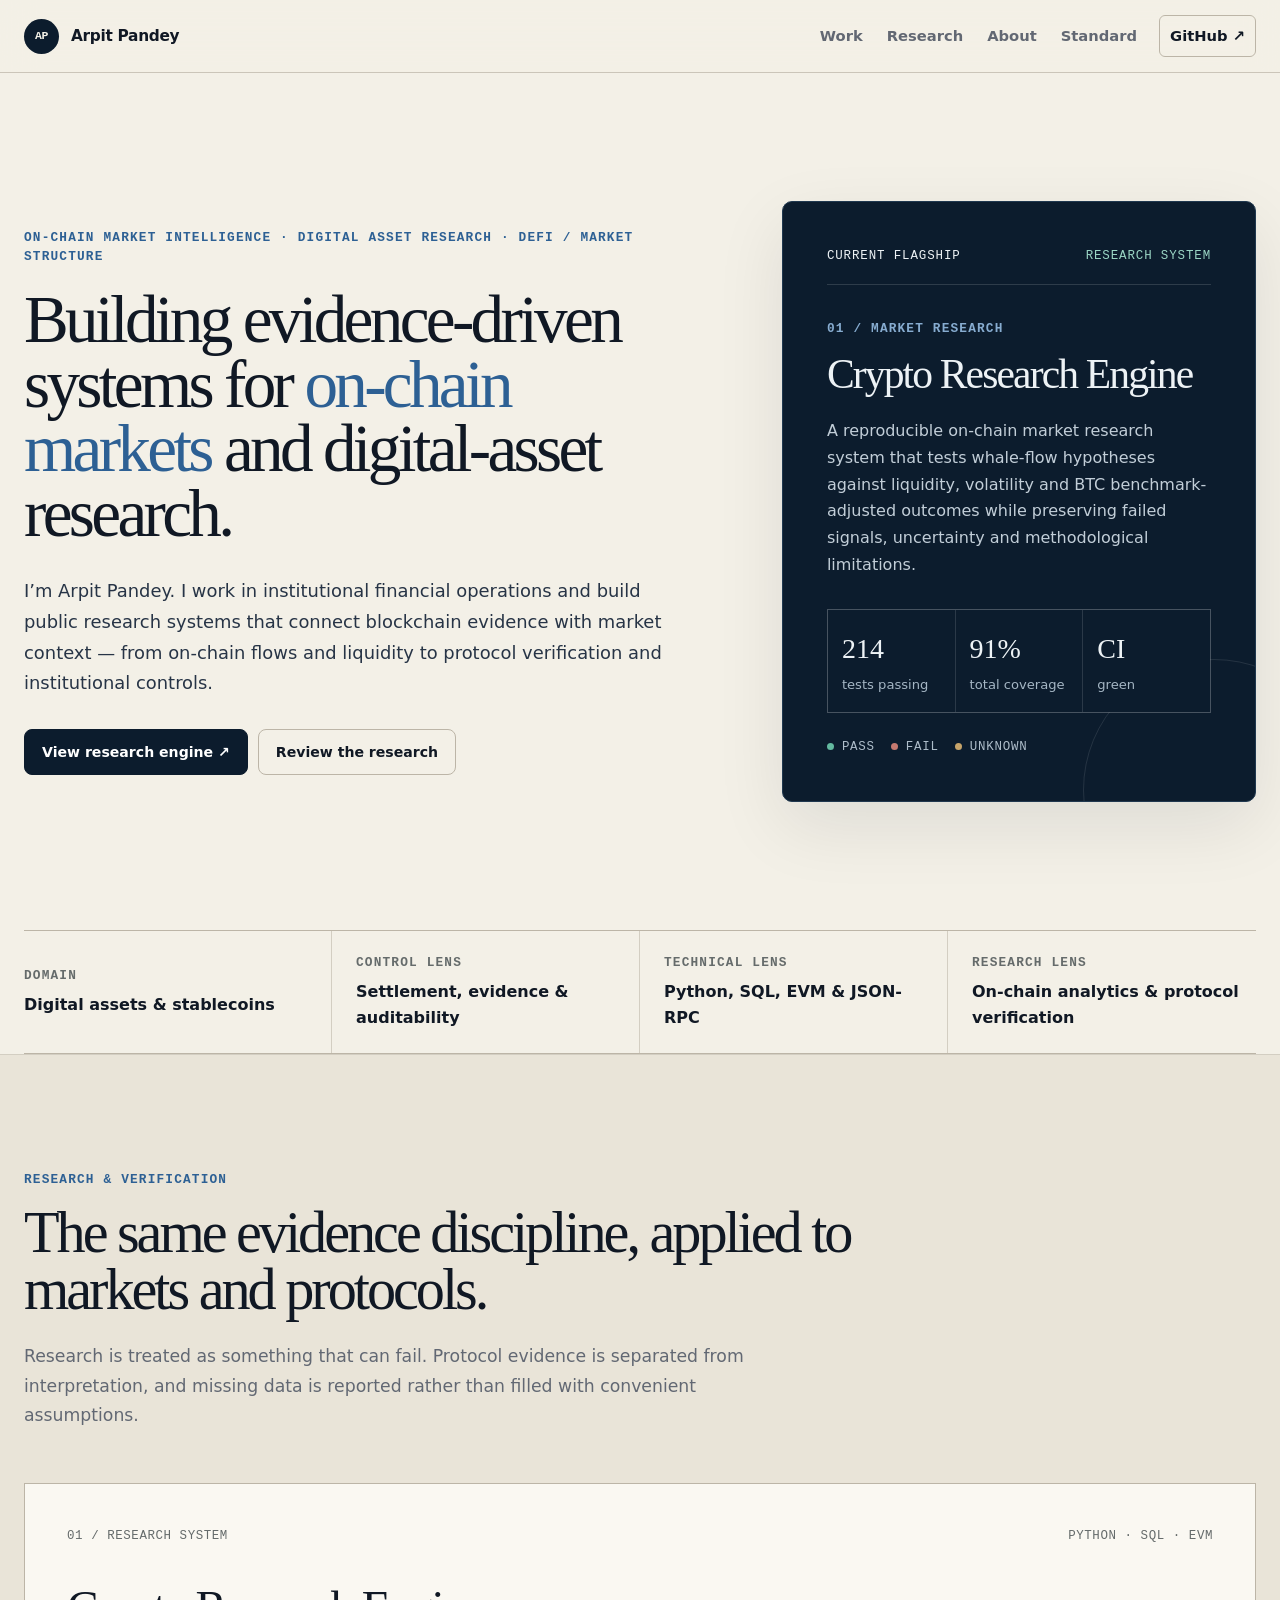
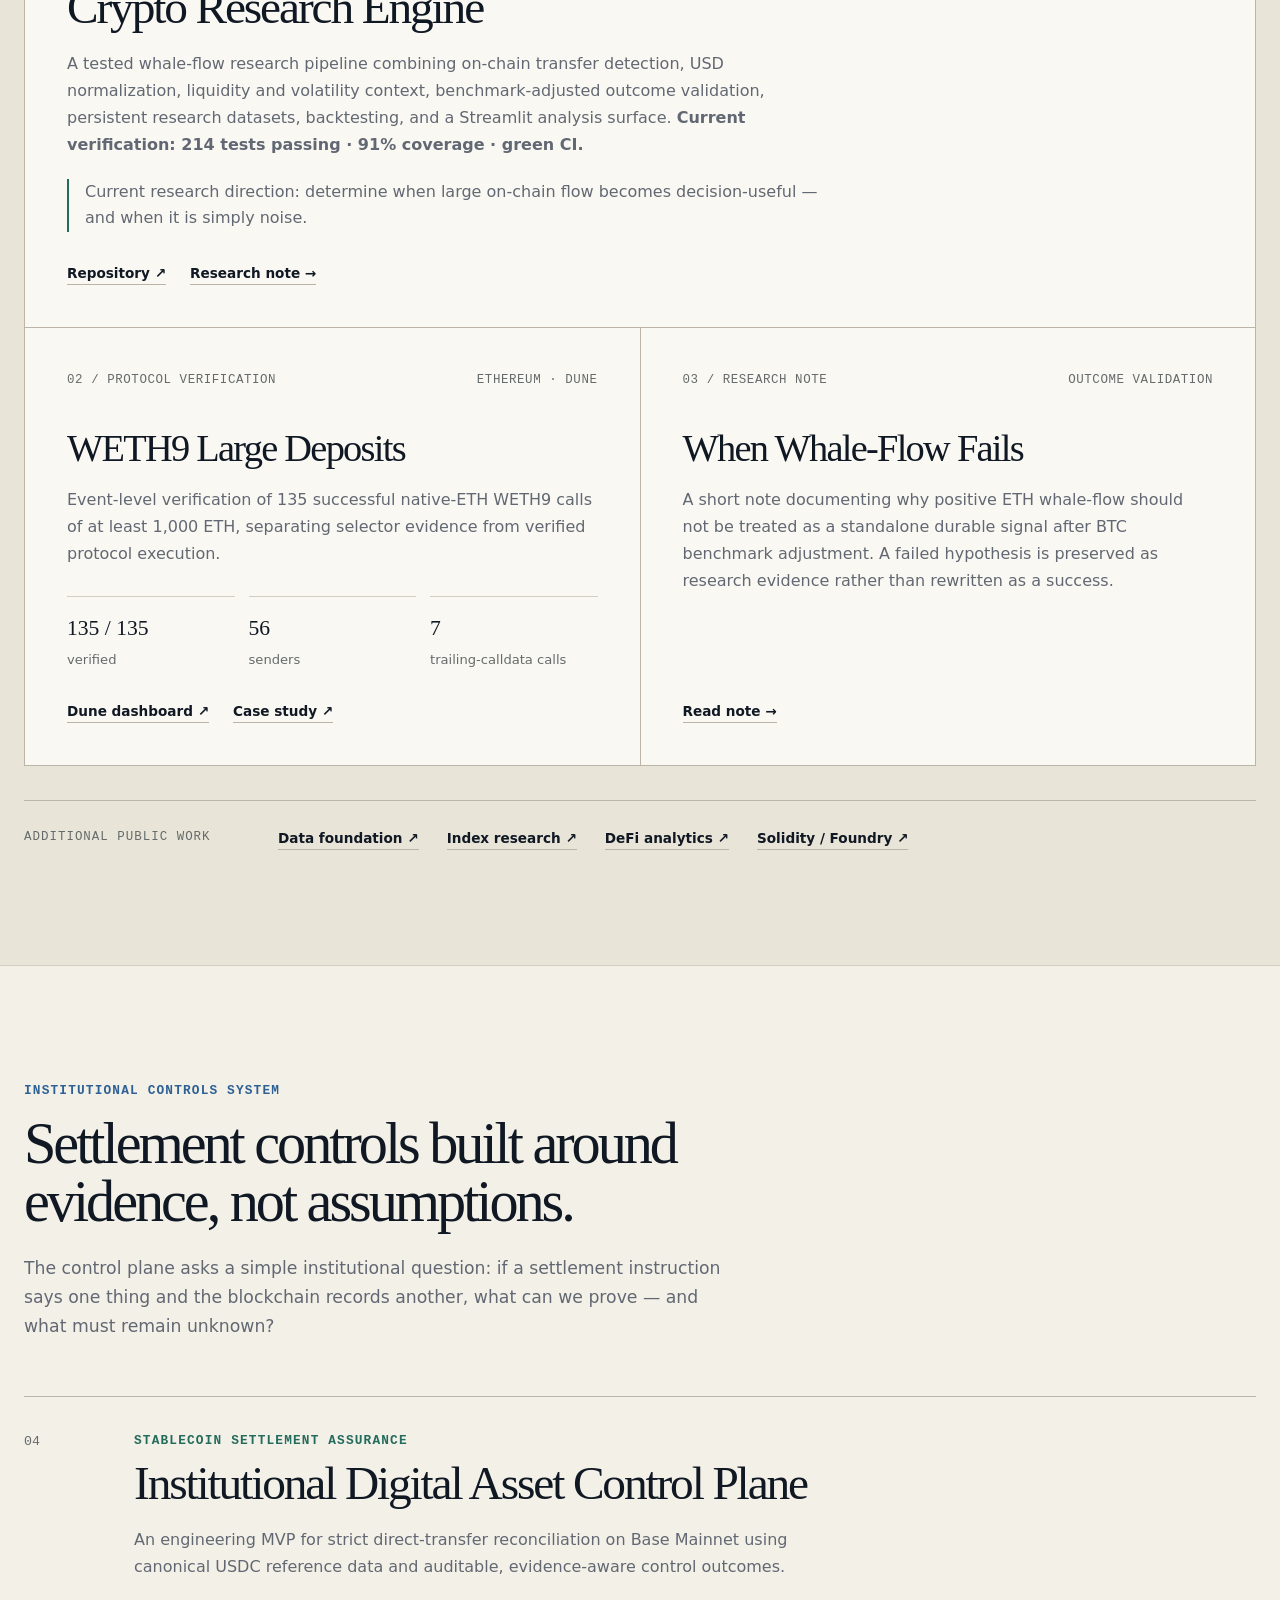
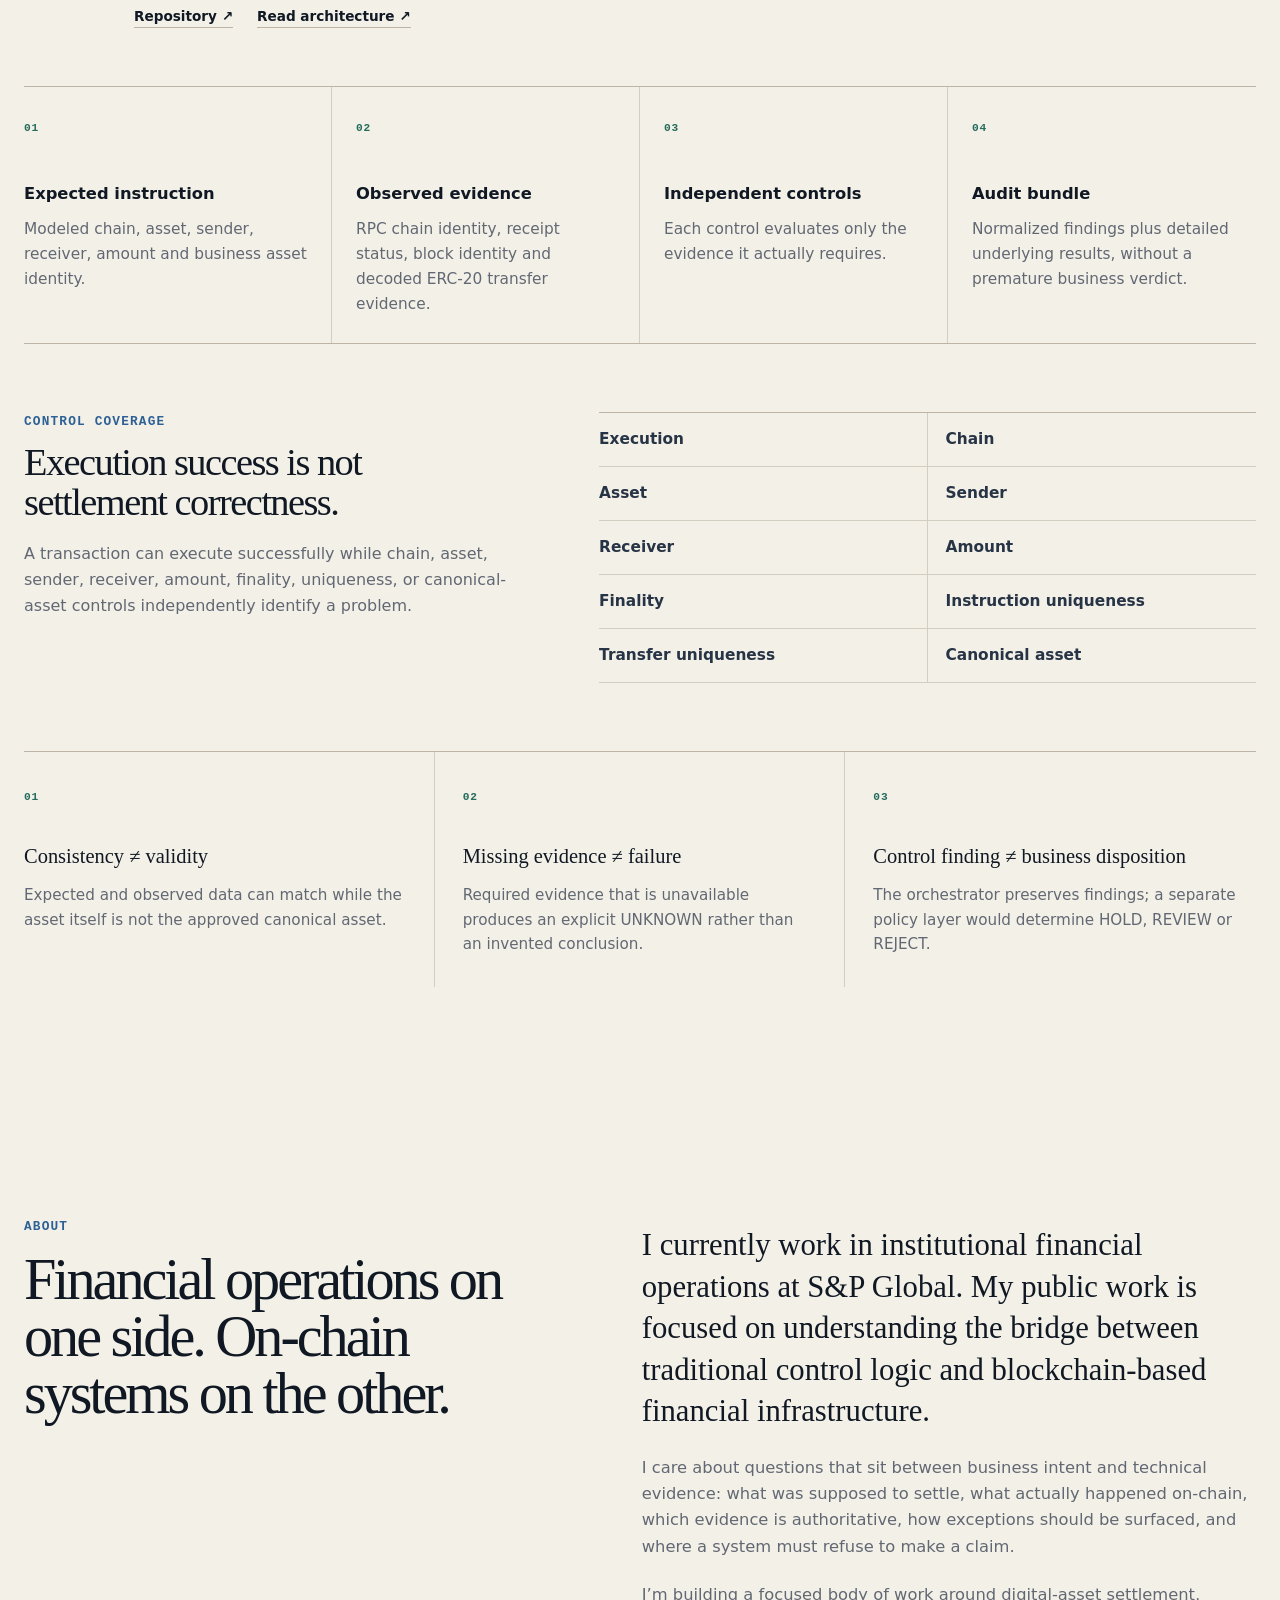
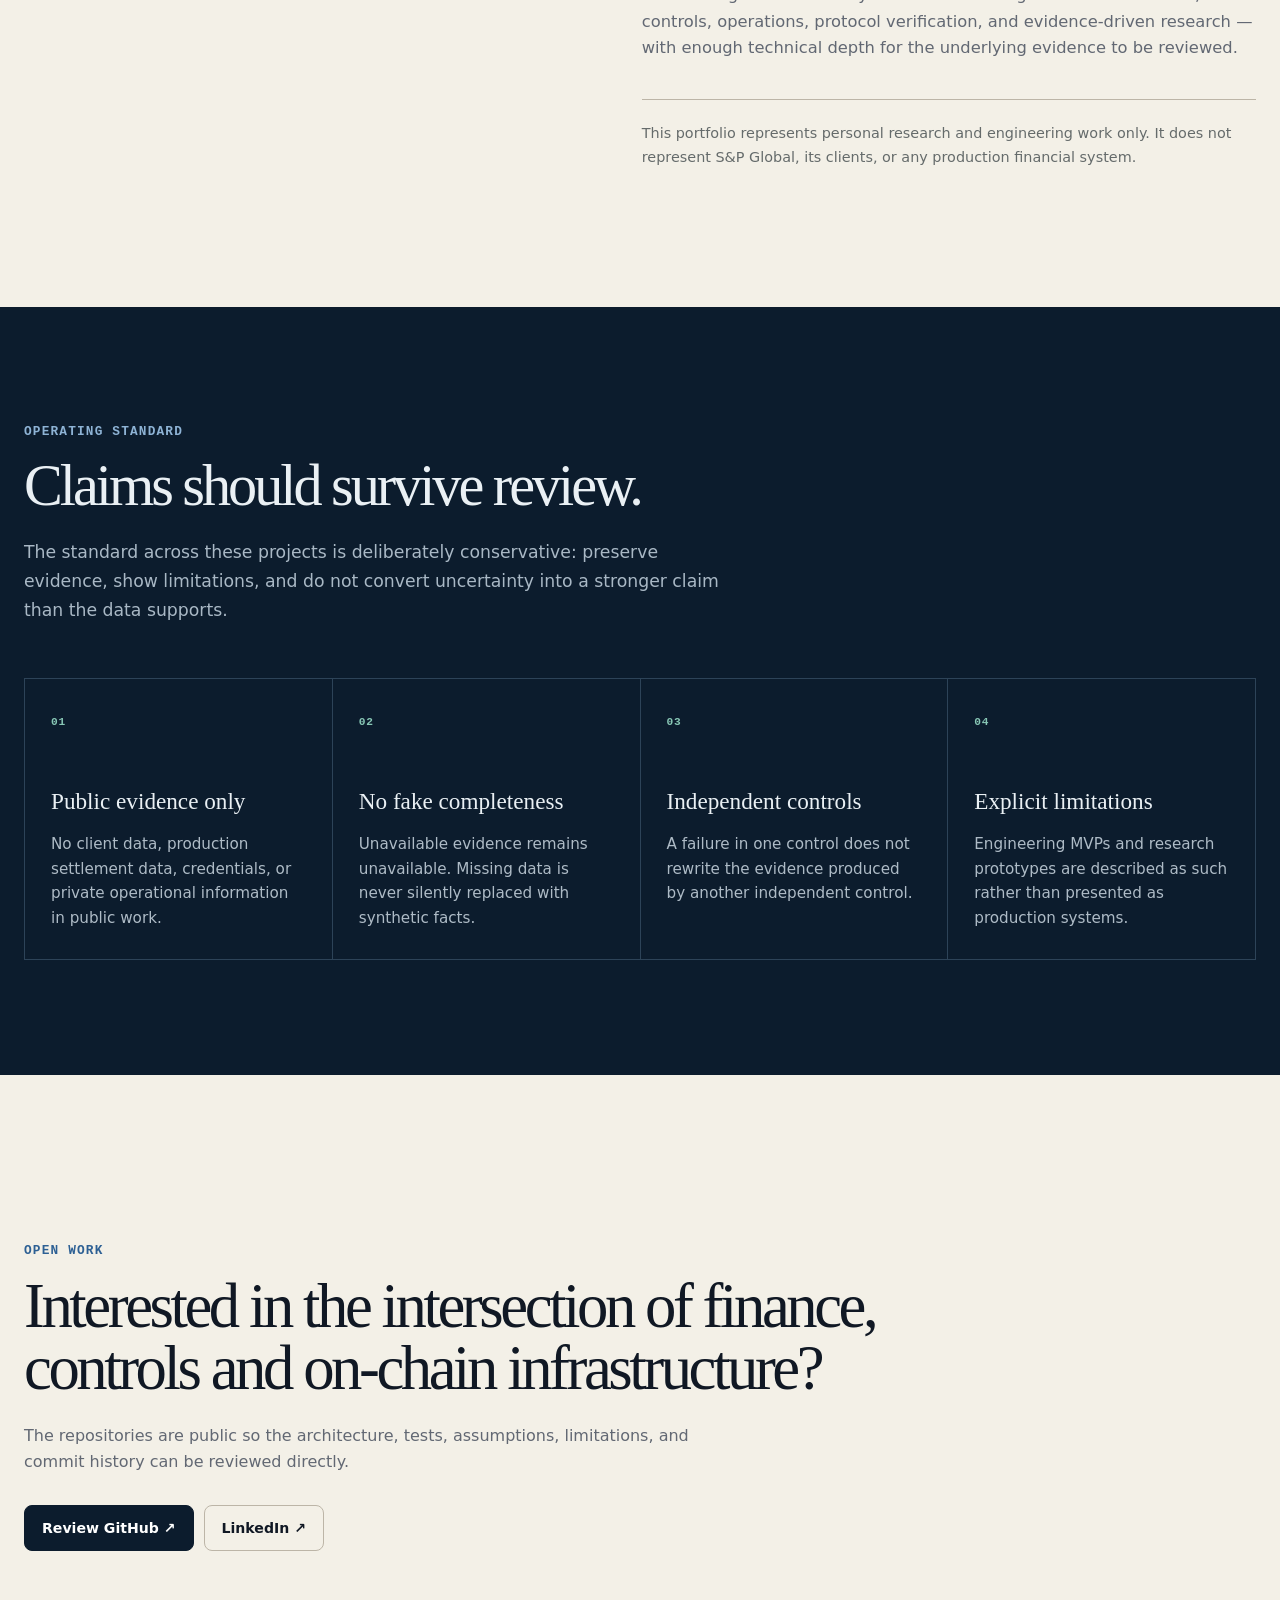
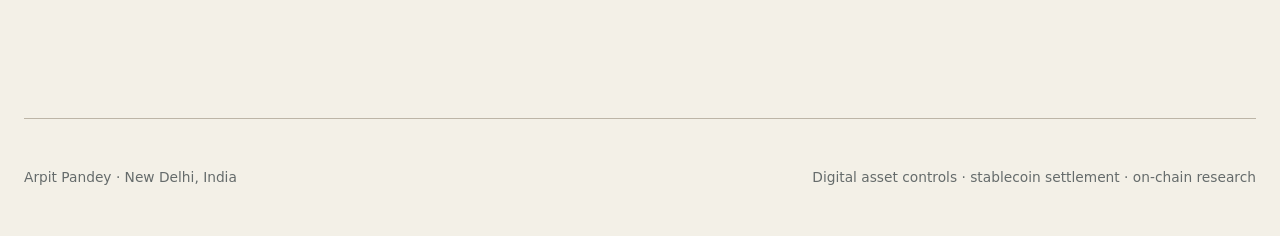
==== commit abde538f: "Reposition portfolio around on-chain market research" ====
--- a/index.html
+++ b/index.html
@@ -61,29 +61,29 @@
   <main id="main-content">
     <section id="top" class="hero page-shell" aria-labelledby="hero-title">
       <div class="hero-copy">
-        <p class="kicker">Institutional digital assets · settlement controls · on-chain research</p>
+        <p class="kicker">On-chain market intelligence · digital asset research · DeFi / market structure</p>
 
         <h1 id="hero-title">
           Building evidence-driven systems for
-          <em>digital-asset settlement</em>
-          and research.
+          <em>on-chain markets</em>
+          and digital-asset research.
         </h1>
 
         <p class="hero-lede">
           I’m Arpit Pandey. I work in institutional financial operations and build
-          systems that connect settlement instructions with public on-chain evidence —
-          from Base / USDC controls to protocol verification and digital-asset research.
+          public research systems that connect blockchain evidence with market context —
+          from on-chain flows and liquidity to protocol verification and institutional controls.
         </p>
 
         <div class="hero-actions">
           <a
             class="button button-dark"
-            href="https://github.com/ArpitPandey9/institutional-digital-asset-controls"
+            href="https://github.com/ArpitPandey9/crypto-research-engine"
             target="_blank"
             rel="noopener noreferrer"
-          >View control plane ↗</a>
-
-          <a class="button button-quiet" href="#work">Review the work</a>
+          >View research engine ↗</a>
+
+          <a class="button button-quiet" href="#research">Review the research</a>
         </div>
 
       </div>
@@ -91,31 +91,31 @@
       <aside class="flagship-snapshot" aria-label="Current flagship project">
         <div class="snapshot-top">
           <span>Current flagship</span>
-          <span class="snapshot-state">PUBLIC MVP</span>
-        </div>
-
-        <p class="snapshot-index">01 / CONTROL SYSTEM</p>
-
-        <h2>Institutional Digital Asset Control Plane</h2>
+          <span class="snapshot-state">RESEARCH SYSTEM</span>
+        </div>
+
+        <p class="snapshot-index">01 / MARKET RESEARCH</p>
+
+        <h2>Crypto Research Engine</h2>
 
         <p class="snapshot-copy">
-          A Base / USDC settlement-assurance workflow that separates what an
-          institution expected from what actually happened on-chain, then preserves
-          independent control findings for audit.
+          A reproducible on-chain market research system that tests whale-flow
+          hypotheses against liquidity, volatility and BTC benchmark-adjusted outcomes
+          while preserving failed signals, uncertainty and methodological limitations.
         </p>
 
         <div class="snapshot-metrics">
           <div>
-            <strong>64</strong>
+            <strong>214</strong>
             <span>tests passing</span>
           </div>
           <div>
-            <strong>10</strong>
-            <span>control checks</span>
-          </div>
-          <div>
-            <strong>8453</strong>
-            <span>Base Mainnet</span>
+            <strong>91%</strong>
+            <span>total coverage</span>
+          </div>
+          <div>
+            <strong>CI</strong>
+            <span>green</span>
           </div>
         </div>
 
@@ -149,9 +149,142 @@
       </div>
     </section>
 
-    <section id="work" class="section page-shell" aria-labelledby="work-title">
+    <section id="research" class="section section-muted" aria-labelledby="research-title">
+      <div class="page-shell">
+        <div class="section-heading">
+          <p class="kicker">Research & verification</p>
+          <h2 id="research-title">The same evidence discipline, applied to markets and protocols.</h2>
+          <p>
+            Research is treated as something that can fail. Protocol evidence is
+            separated from interpretation, and missing data is reported rather than
+            filled with convenient assumptions.
+          </p>
+        </div>
+
+        <div class="research-grid">
+          <article class="research-card research-card-wide">
+            <div class="card-meta">
+              <span>01 / Research system</span>
+              <span>Python · SQL · EVM</span>
+            </div>
+
+            <h3>Crypto Research Engine</h3>
+
+            <p>
+              A tested whale-flow research pipeline combining on-chain transfer
+              detection, USD normalization, liquidity and volatility context,
+              benchmark-adjusted outcome validation, persistent research datasets,
+              backtesting, and a Streamlit analysis surface.
+
+              <strong>Current verification: 214 tests passing · 91% coverage · green CI.</strong>
+            </p>
+
+            <p class="card-finding">
+              Current research direction: determine when large on-chain flow becomes
+              decision-useful — and when it is simply noise.
+            </p>
+
+            <div class="card-links">
+              <a
+                href="https://github.com/ArpitPandey9/crypto-research-engine"
+                target="_blank"
+                rel="noopener noreferrer"
+              >Repository ↗</a>
+              <a href="research/whale-flow-failure.html">Research note →</a>
+            </div>
+          </article>
+
+          <article class="research-card">
+            <div class="card-meta">
+              <span>02 / Protocol verification</span>
+              <span>Ethereum · Dune</span>
+            </div>
+
+            <h3>WETH9 Large Deposits</h3>
+
+            <p>
+              Event-level verification of 135 successful native-ETH WETH9 calls of
+              at least 1,000 ETH, separating selector evidence from verified protocol
+              execution.
+            </p>
+
+            <div class="evidence-stats">
+              <div><strong>135 / 135</strong><span>verified</span></div>
+              <div><strong>56</strong><span>senders</span></div>
+              <div><strong>7</strong><span>trailing-calldata calls</span></div>
+            </div>
+
+            <div class="card-links">
+              <a
+                href="https://dune.com/arpitpandey/weth9-large-deposits-event-level-verification"
+                target="_blank"
+                rel="noopener noreferrer"
+              >Dune dashboard ↗</a>
+              <a
+                href="https://github.com/ArpitPandey9/crypto-research-engine/blob/main/docs/WETH9_EVENT_LEVEL_VERIFICATION.md"
+                target="_blank"
+                rel="noopener noreferrer"
+              >Case study ↗</a>
+            </div>
+          </article>
+
+          <article class="research-card">
+            <div class="card-meta">
+              <span>03 / Research note</span>
+              <span>Outcome validation</span>
+            </div>
+
+            <h3>When Whale-Flow Fails</h3>
+
+            <p>
+              A short note documenting why positive ETH whale-flow should not be
+              treated as a standalone durable signal after BTC benchmark adjustment.
+              A failed hypothesis is preserved as research evidence rather than
+              rewritten as a success.
+            </p>
+
+            <div class="card-links">
+              <a href="research/whale-flow-failure.html">Read note →</a>
+            </div>
+          </article>
+        </div>
+
+        <div class="archive-row">
+          <p>Additional public work</p>
+
+          <div>
+            <a
+              href="https://github.com/ArpitPandey9/crypto-data-foundation"
+              target="_blank"
+              rel="noopener noreferrer"
+            >Data foundation ↗</a>
+
+            <a
+              href="https://github.com/ArpitPandey9/digital-assets-index-lab"
+              target="_blank"
+              rel="noopener noreferrer"
+            >Index research ↗</a>
+
+            <a
+              href="https://github.com/ArpitPandey9/defi-tokenomics-dashboard"
+              target="_blank"
+              rel="noopener noreferrer"
+            >DeFi analytics ↗</a>
+
+            <a
+              href="https://github.com/ArpitPandey9/fund-me-solidity"
+              target="_blank"
+              rel="noopener noreferrer"
+            >Solidity / Foundry ↗</a>
+          </div>
+        </div>
+      </div>
+    </section>
+
+
+<section id="work" class="section page-shell" aria-labelledby="work-title">
       <div class="section-heading">
-        <p class="kicker">Featured system</p>
+        <p class="kicker">Institutional controls system</p>
         <h2 id="work-title">Settlement controls built around evidence, not assumptions.</h2>
         <p>
           The control plane asks a simple institutional question: if a settlement
@@ -162,7 +295,7 @@
 
       <article class="flagship-case">
         <div class="case-intro">
-          <div class="case-number">01</div>
+          <div class="case-number">04</div>
 
           <div>
             <p class="case-type">Stablecoin settlement assurance</p>
@@ -262,136 +395,6 @@
       </article>
     </section>
 
-    <section id="research" class="section section-muted" aria-labelledby="research-title">
-      <div class="page-shell">
-        <div class="section-heading">
-          <p class="kicker">Research & verification</p>
-          <h2 id="research-title">The same evidence discipline, applied to markets and protocols.</h2>
-          <p>
-            Research is treated as something that can fail. Protocol evidence is
-            separated from interpretation, and missing data is reported rather than
-            filled with convenient assumptions.
-          </p>
-        </div>
-
-        <div class="research-grid">
-          <article class="research-card research-card-wide">
-            <div class="card-meta">
-              <span>02 / Research system</span>
-              <span>Python · SQL · EVM</span>
-            </div>
-
-            <h3>Crypto Research Engine</h3>
-
-            <p>
-              A tested whale-flow research pipeline combining on-chain transfer
-              detection, USD normalization, liquidity and volatility context,
-              benchmark-adjusted outcome validation, persistent research datasets,
-              backtesting, and a Streamlit analysis surface.
-            </p>
-
-            <p class="card-finding">
-              Current research direction: determine when large on-chain flow becomes
-              decision-useful — and when it is simply noise.
-            </p>
-
-            <div class="card-links">
-              <a
-                href="https://github.com/ArpitPandey9/crypto-research-engine"
-                target="_blank"
-                rel="noopener noreferrer"
-              >Repository ↗</a>
-              <a href="research/whale-flow-failure.html">Research note →</a>
-            </div>
-          </article>
-
-          <article class="research-card">
-            <div class="card-meta">
-              <span>03 / Protocol verification</span>
-              <span>Ethereum · Dune</span>
-            </div>
-
-            <h3>WETH9 Large Deposits</h3>
-
-            <p>
-              Event-level verification of 135 successful native-ETH WETH9 calls of
-              at least 1,000 ETH, separating selector evidence from verified protocol
-              execution.
-            </p>
-
-            <div class="evidence-stats">
-              <div><strong>135 / 135</strong><span>verified</span></div>
-              <div><strong>56</strong><span>senders</span></div>
-              <div><strong>7</strong><span>trailing-calldata calls</span></div>
-            </div>
-
-            <div class="card-links">
-              <a
-                href="https://dune.com/arpitpandey/weth9-large-deposits-event-level-verification"
-                target="_blank"
-                rel="noopener noreferrer"
-              >Dune dashboard ↗</a>
-              <a
-                href="https://github.com/ArpitPandey9/crypto-research-engine/blob/main/docs/WETH9_EVENT_LEVEL_VERIFICATION.md"
-                target="_blank"
-                rel="noopener noreferrer"
-              >Case study ↗</a>
-            </div>
-          </article>
-
-          <article class="research-card">
-            <div class="card-meta">
-              <span>04 / Research note</span>
-              <span>Outcome validation</span>
-            </div>
-
-            <h3>When Whale-Flow Fails</h3>
-
-            <p>
-              A short note documenting why positive ETH whale-flow should not be
-              treated as a standalone durable signal after BTC benchmark adjustment.
-              A failed hypothesis is preserved as research evidence rather than
-              rewritten as a success.
-            </p>
-
-            <div class="card-links">
-              <a href="research/whale-flow-failure.html">Read note →</a>
-            </div>
-          </article>
-        </div>
-
-        <div class="archive-row">
-          <p>Additional public work</p>
-
-          <div>
-            <a
-              href="https://github.com/ArpitPandey9/crypto-data-foundation"
-              target="_blank"
-              rel="noopener noreferrer"
-            >Data foundation ↗</a>
-
-            <a
-              href="https://github.com/ArpitPandey9/digital-assets-index-lab"
-              target="_blank"
-              rel="noopener noreferrer"
-            >Index research ↗</a>
-
-            <a
-              href="https://github.com/ArpitPandey9/defi-tokenomics-dashboard"
-              target="_blank"
-              rel="noopener noreferrer"
-            >DeFi analytics ↗</a>
-
-            <a
-              href="https://github.com/ArpitPandey9/fund-me-solidity"
-              target="_blank"
-              rel="noopener noreferrer"
-            >Solidity / Foundry ↗</a>
-          </div>
-        </div>
-      </div>
-    </section>
-
     <section id="about" class="section page-shell about-layout" aria-labelledby="about-title">
       <div class="section-heading">
         <p class="kicker">About</p>
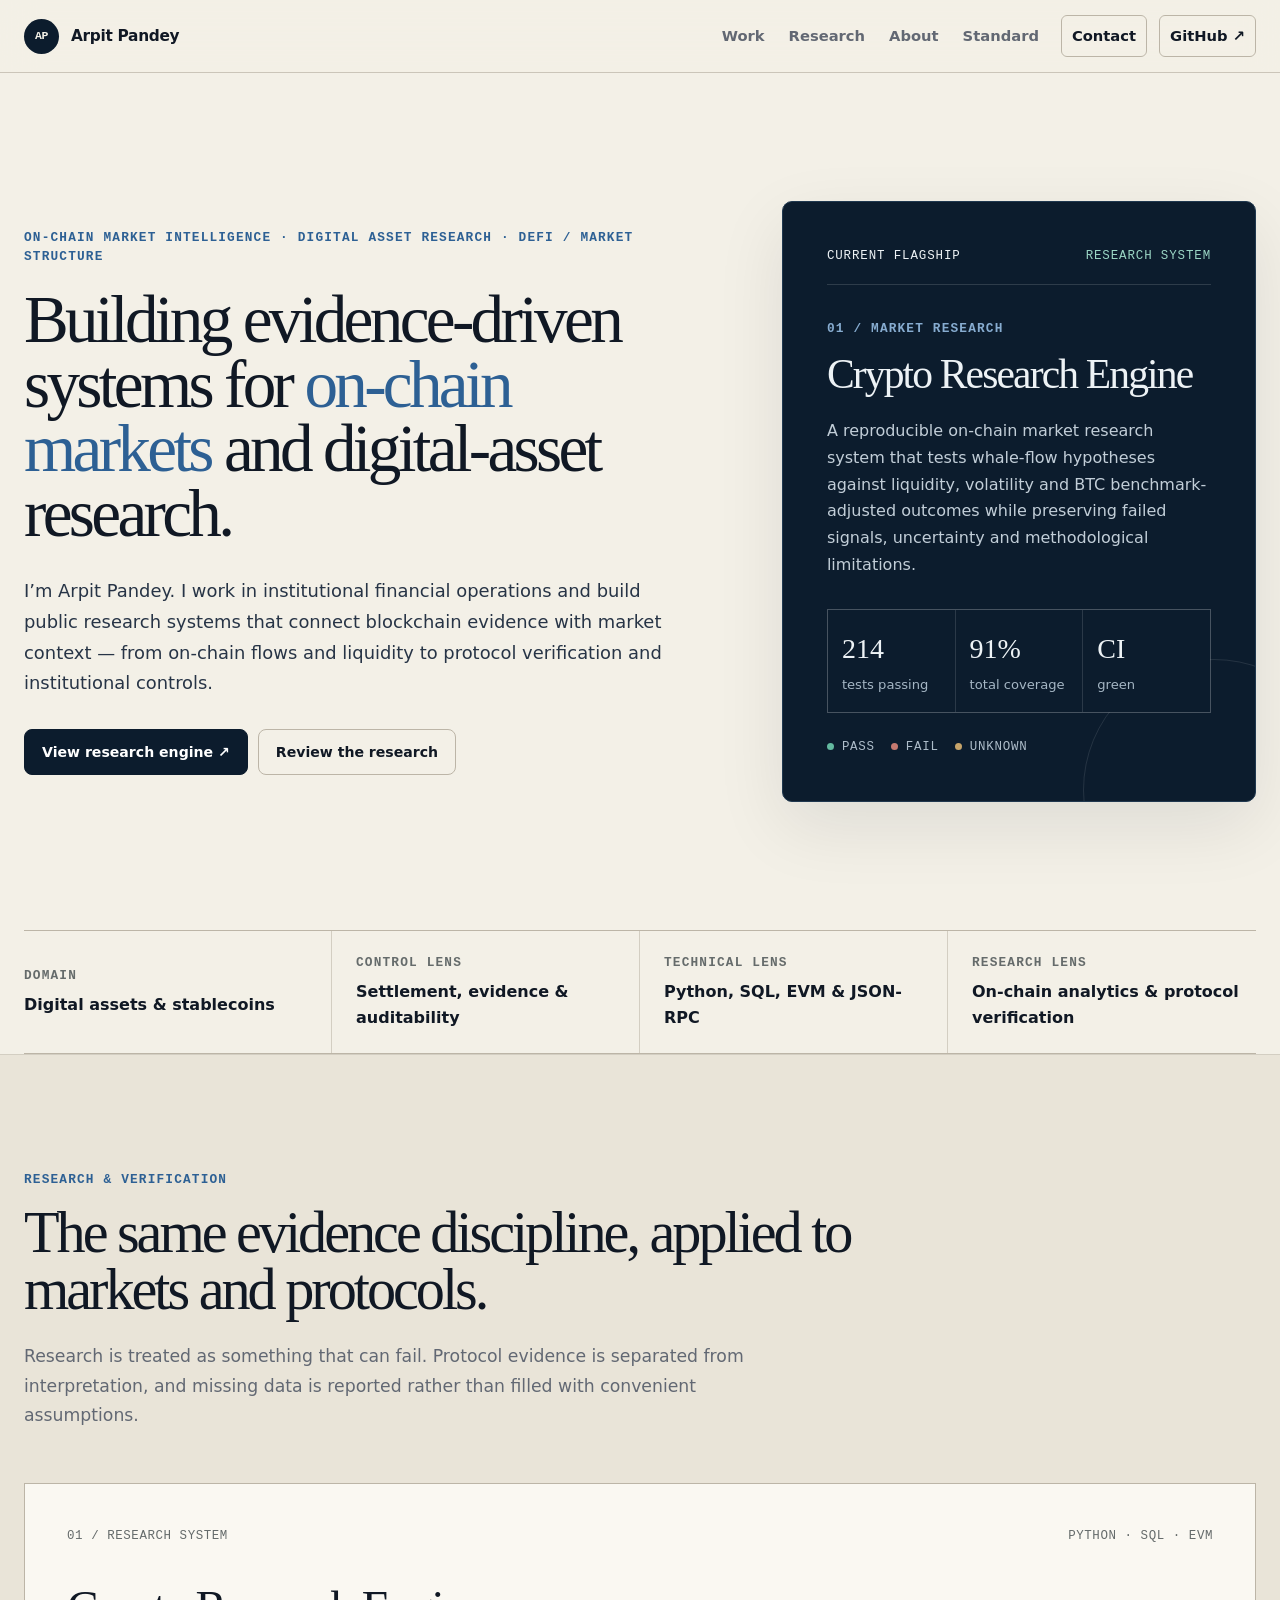
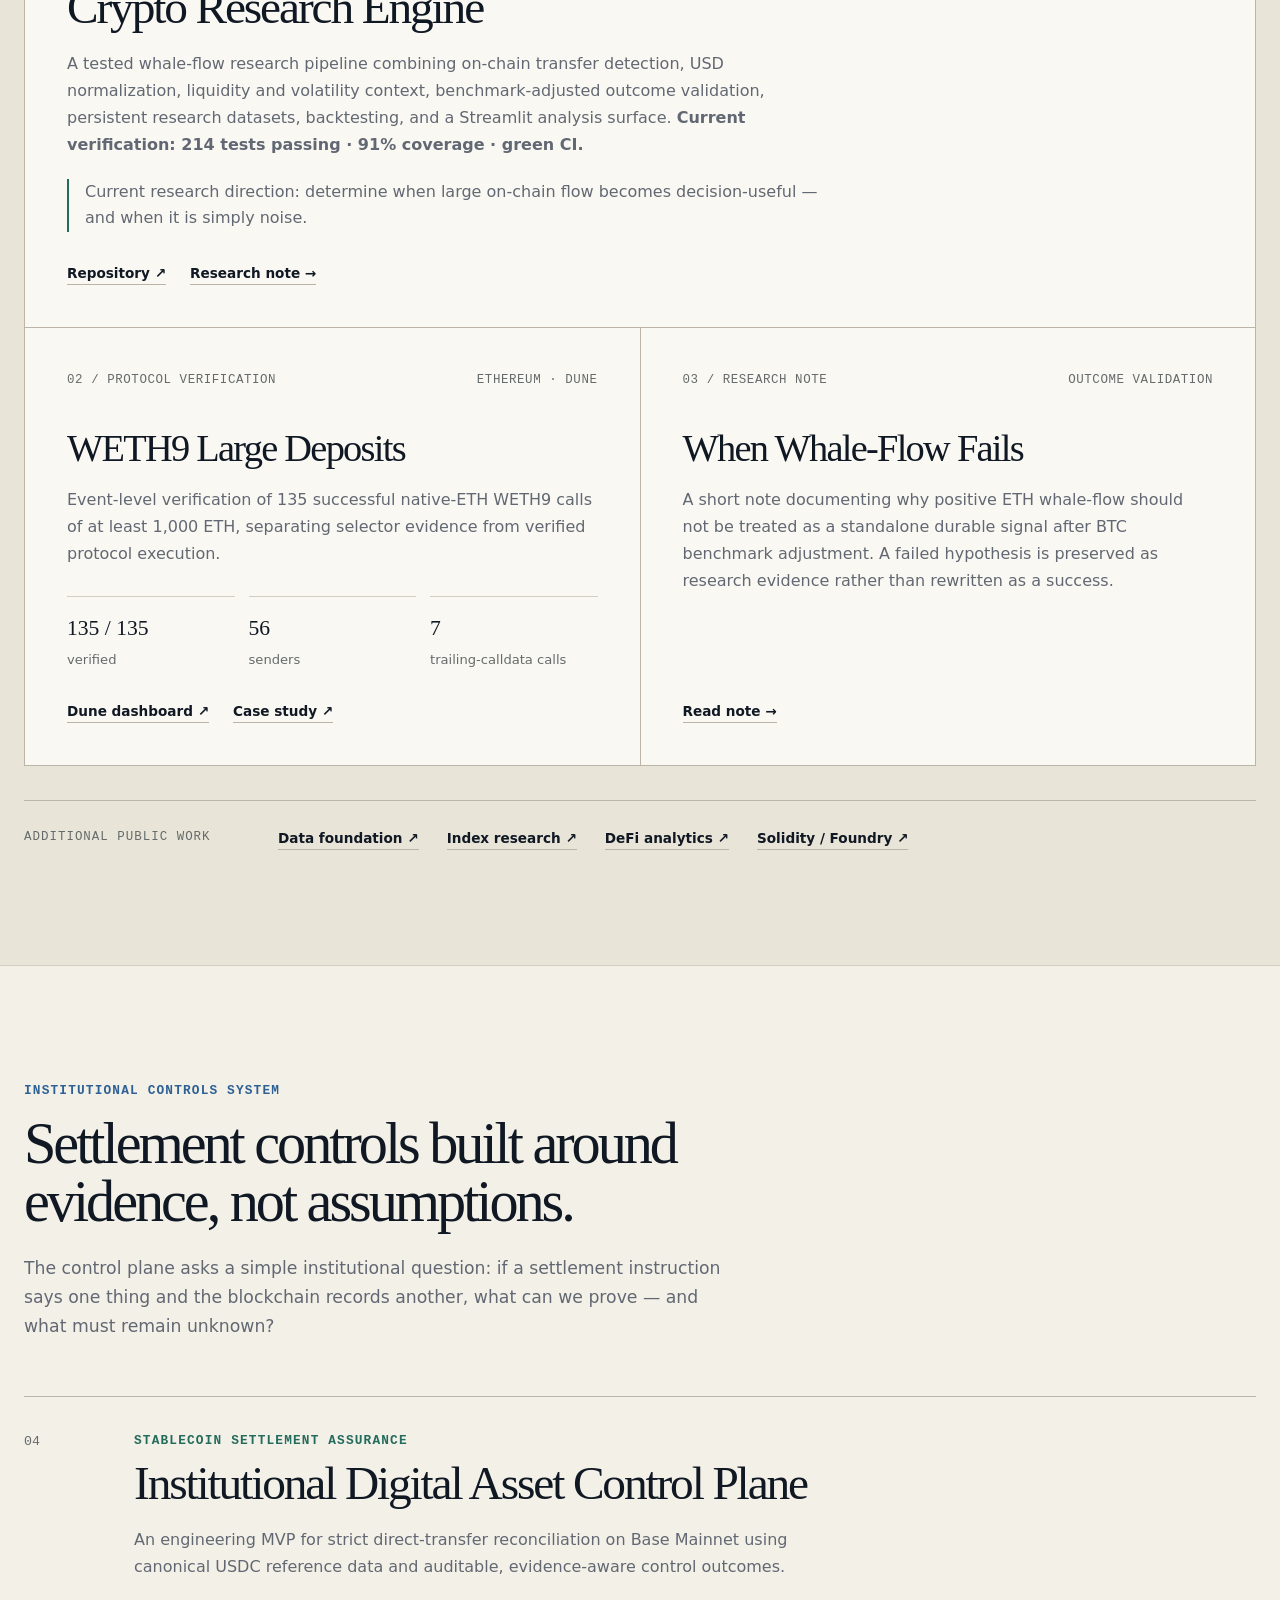
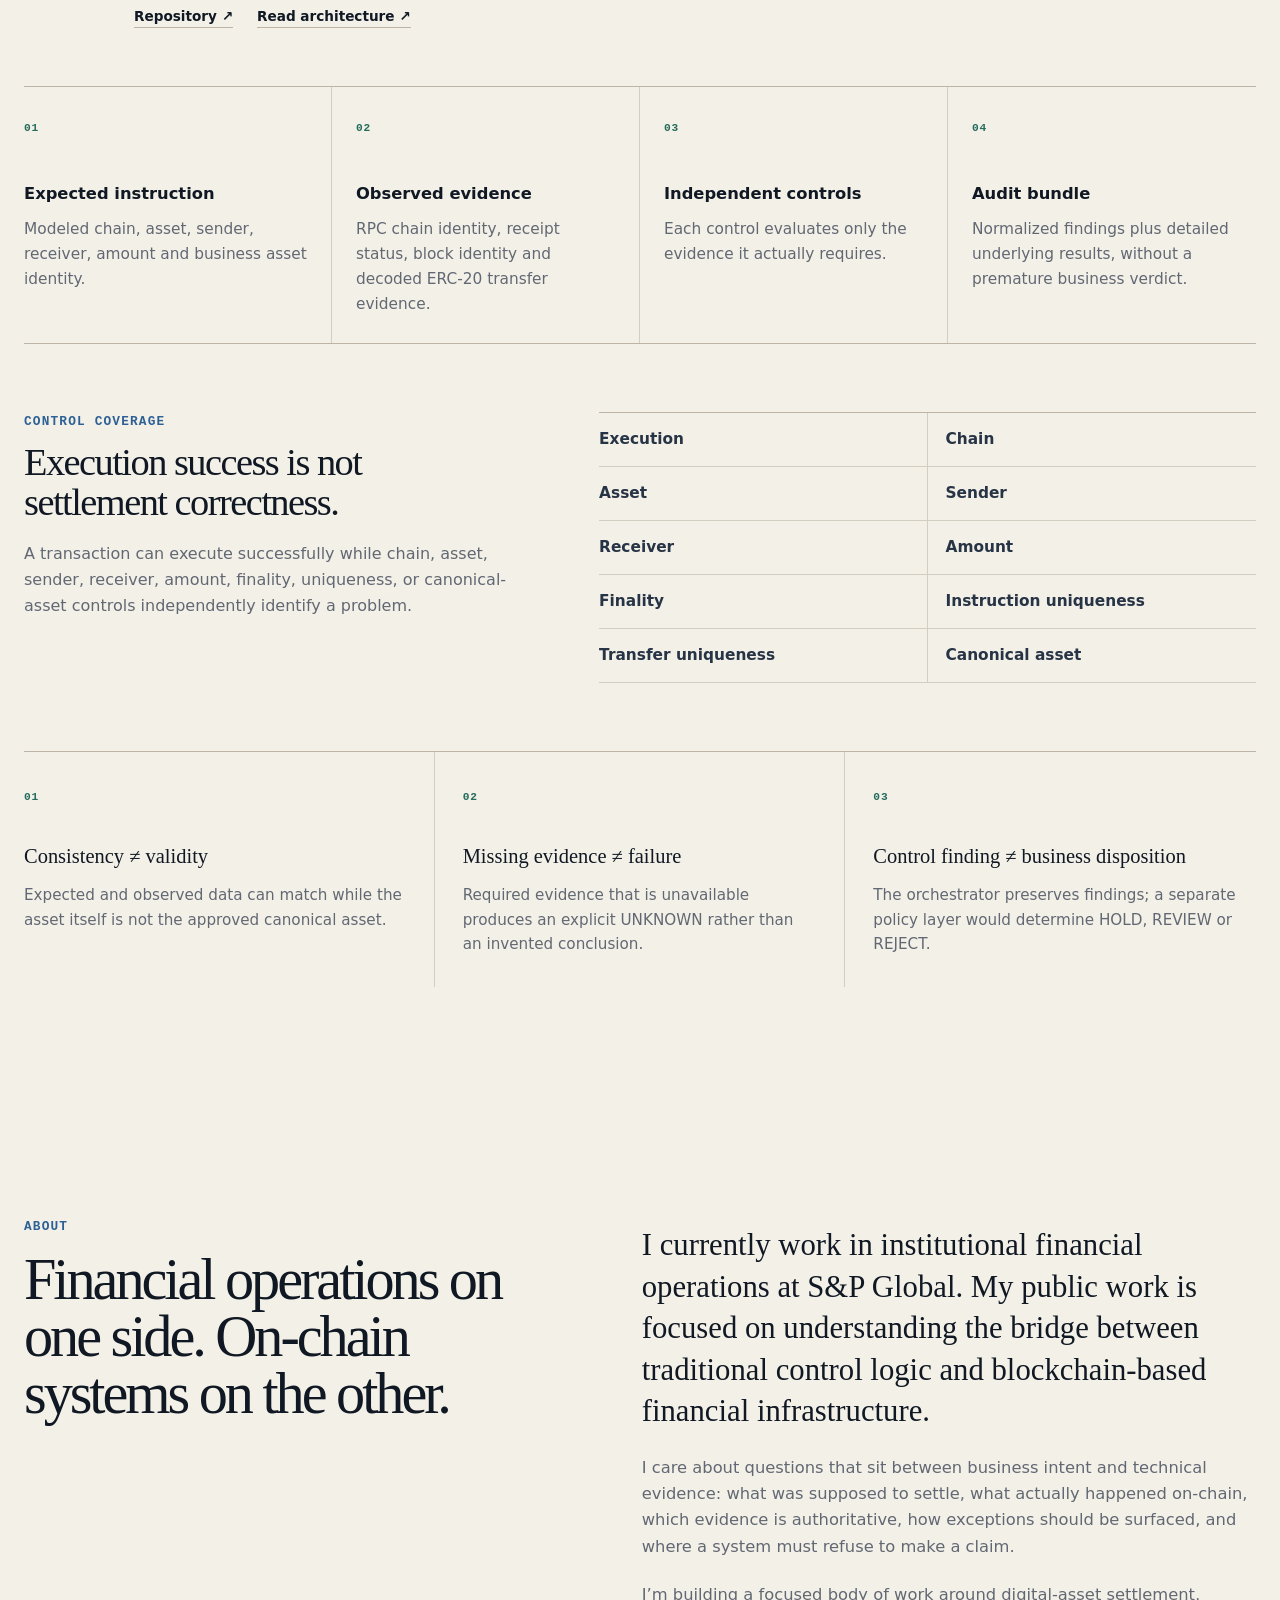
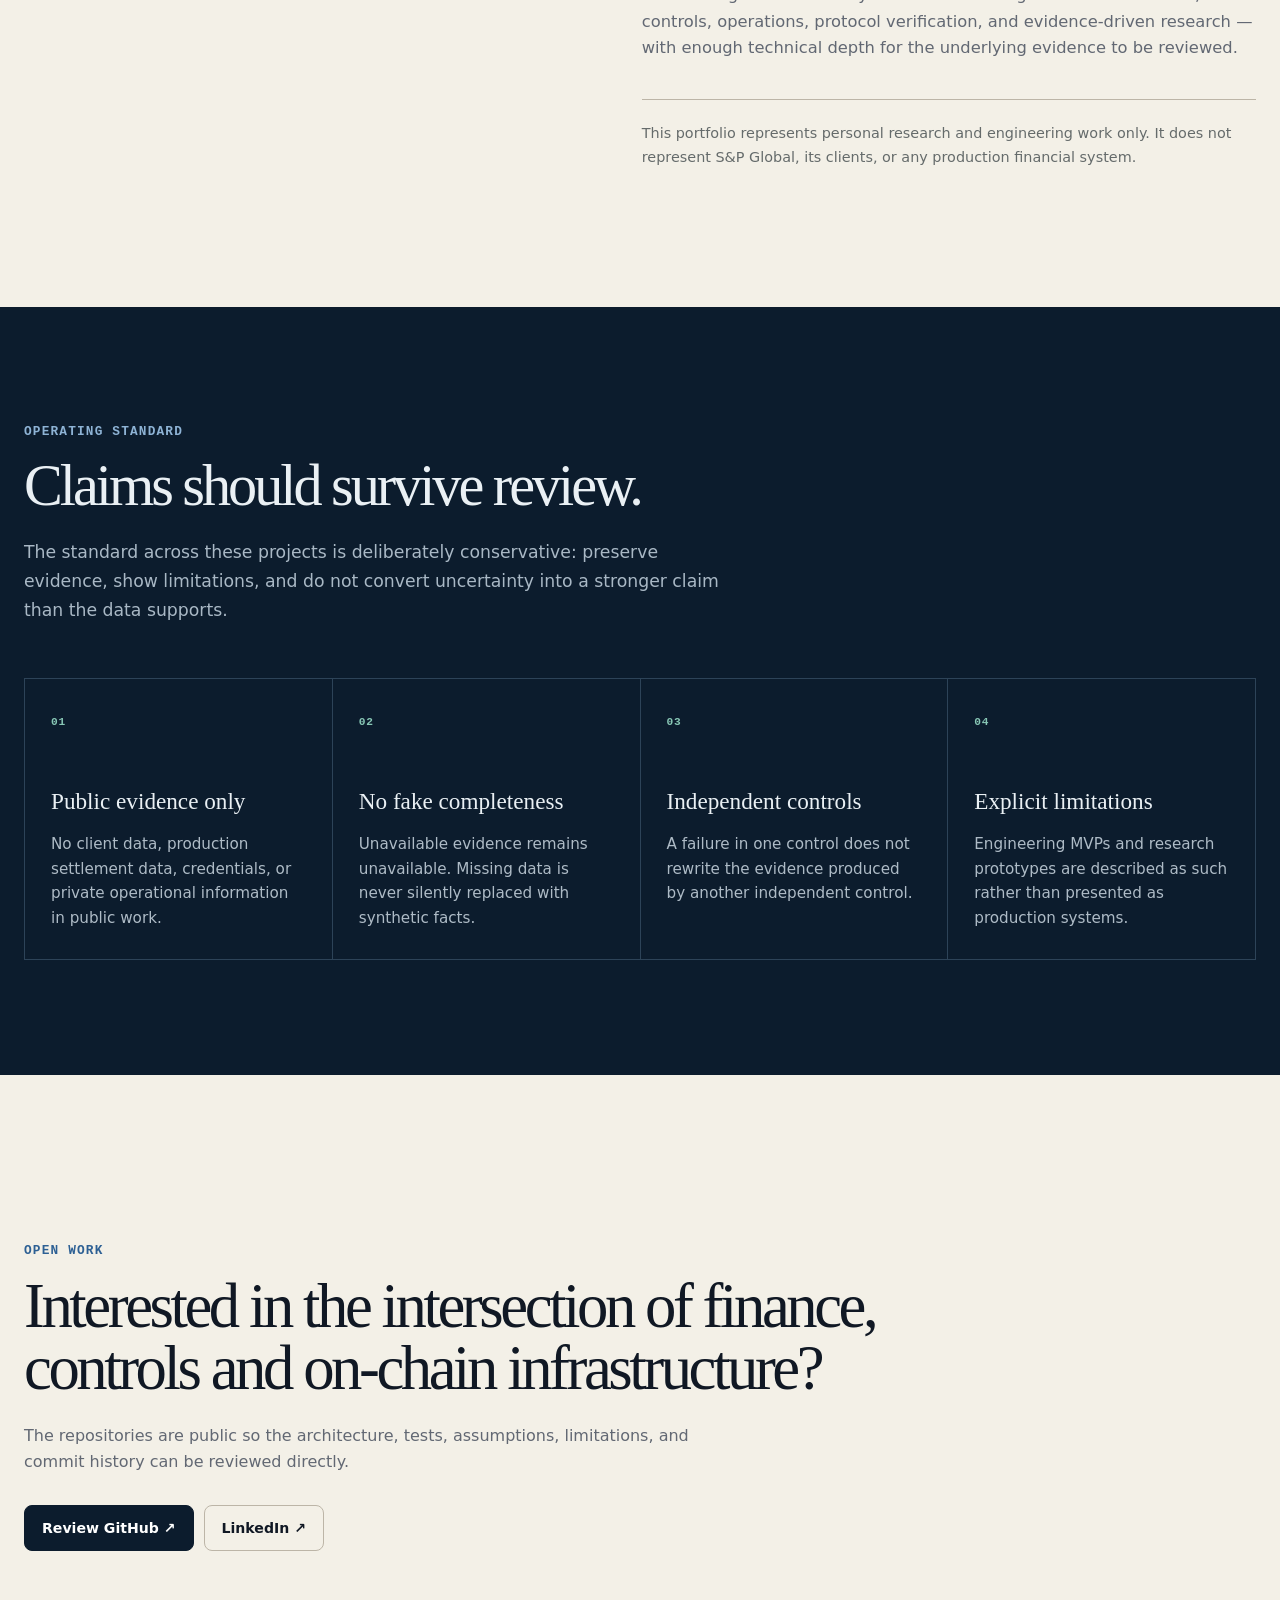
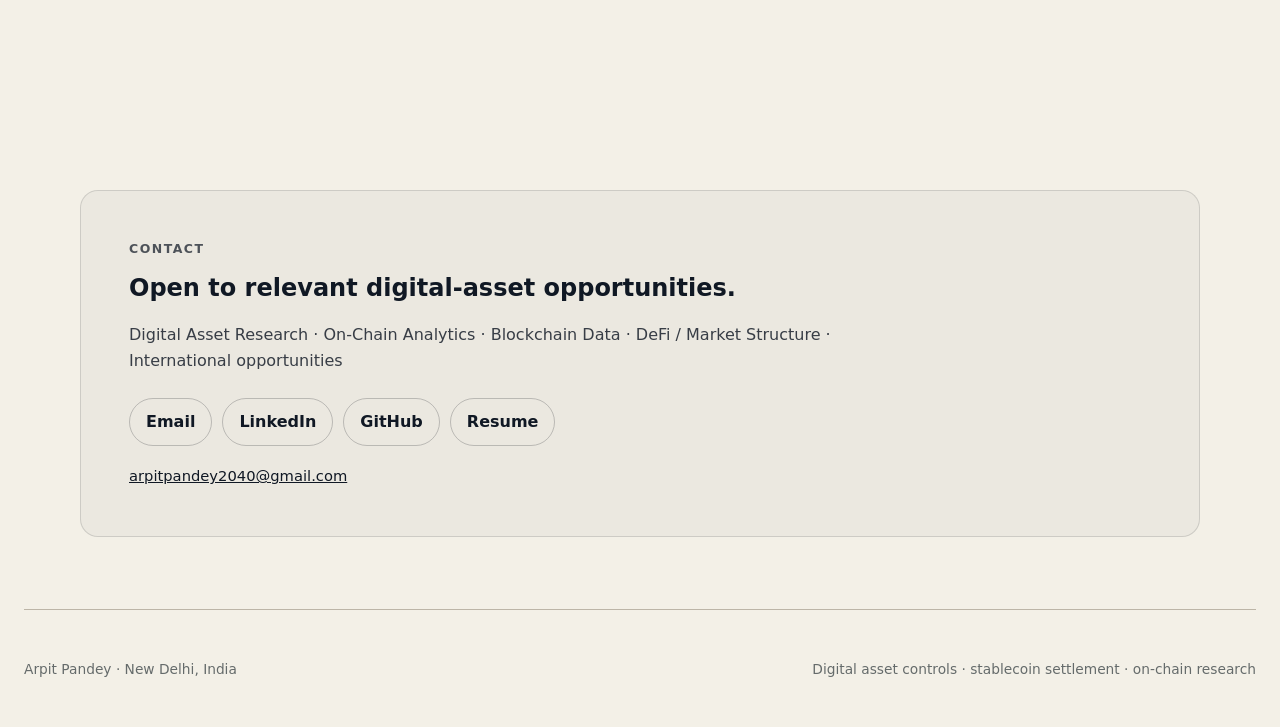
==== commit 1e0de683: "feat: add recruiter contact and resume access" ====
--- a/index.html
+++ b/index.html
@@ -48,7 +48,7 @@
         <a href="#research">Research</a>
         <a href="#about">About</a>
         <a href="#standard">Standard</a>
-        <a
+        <a class="nav-external" href="#contact">Contact</a> <a
           class="nav-external"
           href="https://github.com/ArpitPandey9"
           target="_blank"
@@ -494,7 +494,26 @@
         >LinkedIn ↗</a>
       </div>
     </section>
-  </main>
+
+<!-- CONTACT_SECTION_V1 -->
+<section id="contact" class="contact-section" aria-labelledby="contact-title">
+  <div class="contact-card">
+    <p class="contact-kicker">Contact</p>
+    <h2 id="contact-title">Open to relevant digital-asset opportunities.</h2>
+    <p class="contact-copy">
+      Digital Asset Research · On-Chain Analytics · Blockchain Data · DeFi / Market Structure · International opportunities
+    </p>
+    <div class="contact-actions" aria-label="Contact links">
+      <a class="contact-action" href="mailto:arpitpandey2040@gmail.com">Email</a>
+      <a class="contact-action" href="https://www.linkedin.com/in/ACoAADVvCjwBXaQuv5C_cg22PLvy0SOEme4x2IU" target="_blank" rel="noopener noreferrer">LinkedIn</a>
+      <a class="contact-action" href="https://github.com/ArpitPandey9" target="_blank" rel="noopener noreferrer">GitHub</a>
+      <a class="contact-action" href="assets/Arpit_Pandey_Digital_Asset_Research_Resume_214.pdf" target="_blank" rel="noopener noreferrer">Resume</a>
+    </div>
+    <p class="contact-email"><a href="mailto:arpitpandey2040@gmail.com">arpitpandey2040@gmail.com</a></p>
+  </div>
+</section>
+
+</main>
 
   <footer class="footer page-shell">
     <p>Arpit Pandey · New Delhi, India</p>
--- a/portfolio.css
+++ b/portfolio.css
@@ -1349,3 +1349,71 @@
     line-height: 1.72;
   }
 }
+
+
+/* CONTACT_SECTION_V1 */
+.contact-section {
+  width: min(1120px, calc(100% - 32px));
+  margin: 0 auto;
+  padding: 72px 0;
+}
+.contact-card {
+  border: 1px solid rgba(127, 127, 127, 0.28);
+  border-radius: 18px;
+  padding: clamp(28px, 5vw, 48px);
+  background: rgba(127, 127, 127, 0.06);
+}
+.contact-kicker {
+  margin: 0 0 10px;
+  font-size: 0.78rem;
+  font-weight: 700;
+  letter-spacing: 0.12em;
+  text-transform: uppercase;
+  opacity: 0.72;
+}
+.contact-card h2 { margin: 0; }
+.contact-copy {
+  max-width: 760px;
+  margin: 14px 0 0;
+  line-height: 1.65;
+  opacity: 0.82;
+}
+.contact-actions {
+  display: flex;
+  flex-wrap: wrap;
+  gap: 10px;
+  margin-top: 24px;
+}
+.contact-action {
+  display: inline-flex;
+  align-items: center;
+  justify-content: center;
+  min-height: 42px;
+  padding: 10px 16px;
+  border: 1px solid rgba(127, 127, 127, 0.45);
+  border-radius: 999px;
+  color: inherit;
+  text-decoration: none;
+  font-weight: 650;
+  transition: transform 160ms ease, border-color 160ms ease, background 160ms ease;
+}
+.contact-action:hover {
+  transform: translateY(-1px);
+  background: rgba(127, 127, 127, 0.10);
+}
+.contact-action:focus-visible {
+  outline: 2px solid currentColor;
+  outline-offset: 3px;
+}
+.contact-email {
+  margin: 18px 0 0;
+  font-size: 0.92rem;
+}
+.contact-email a { color: inherit; }
+@media (max-width: 640px) {
+  .contact-section {
+    width: min(100% - 24px, 1120px);
+    padding: 52px 0;
+  }
+  .contact-action { flex: 1 1 130px; }
+}
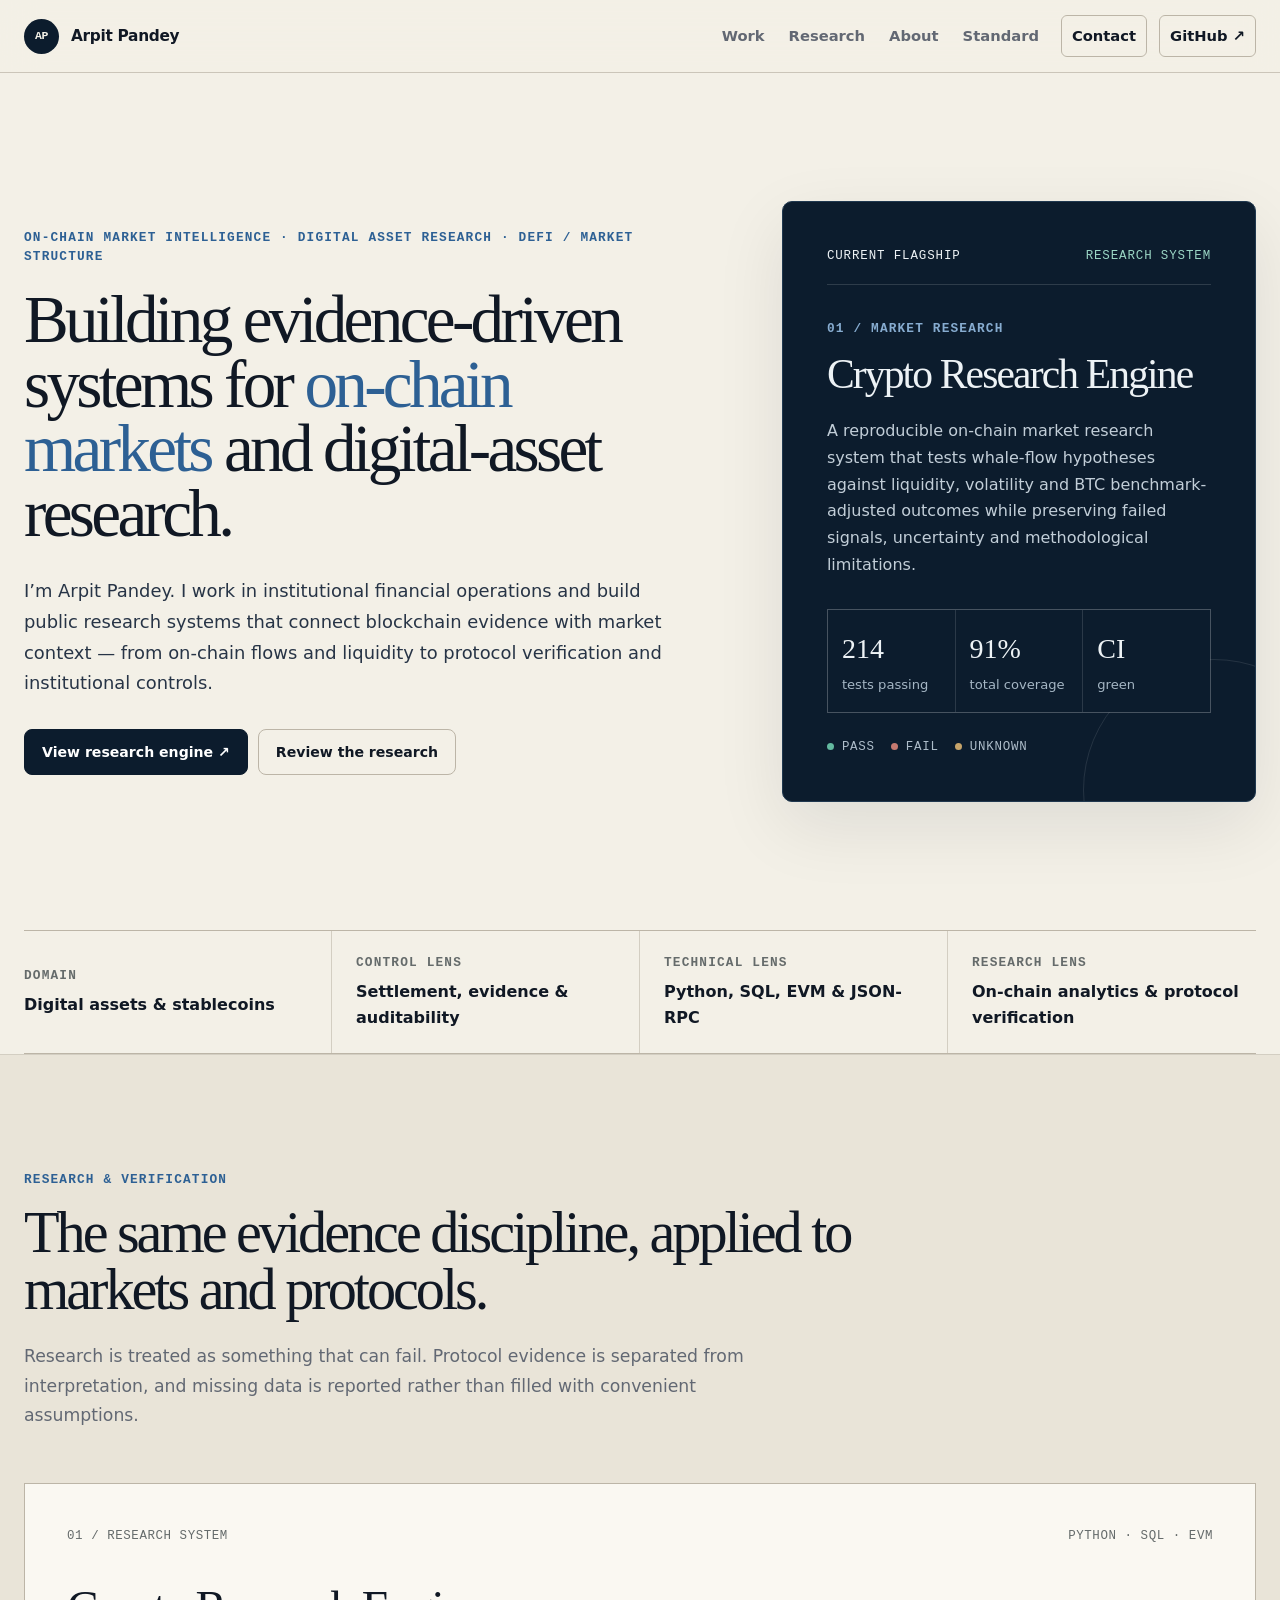
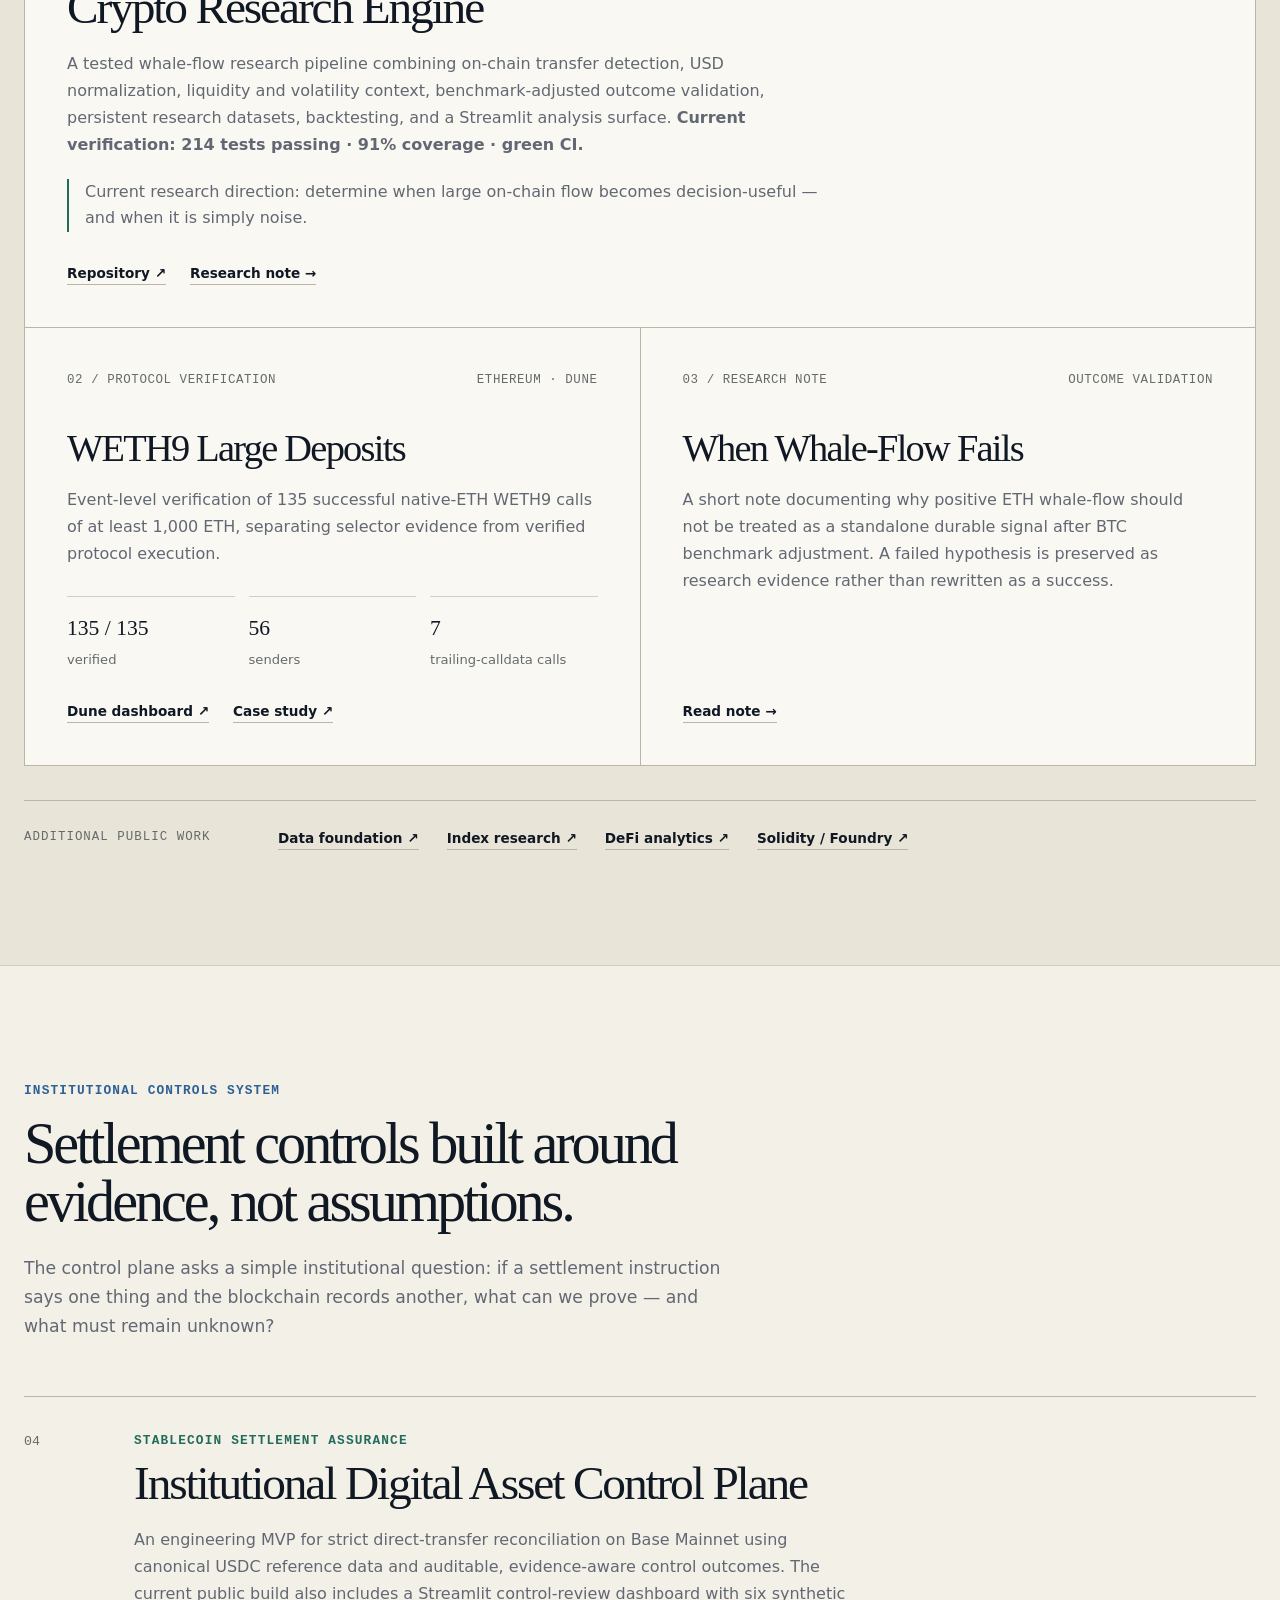
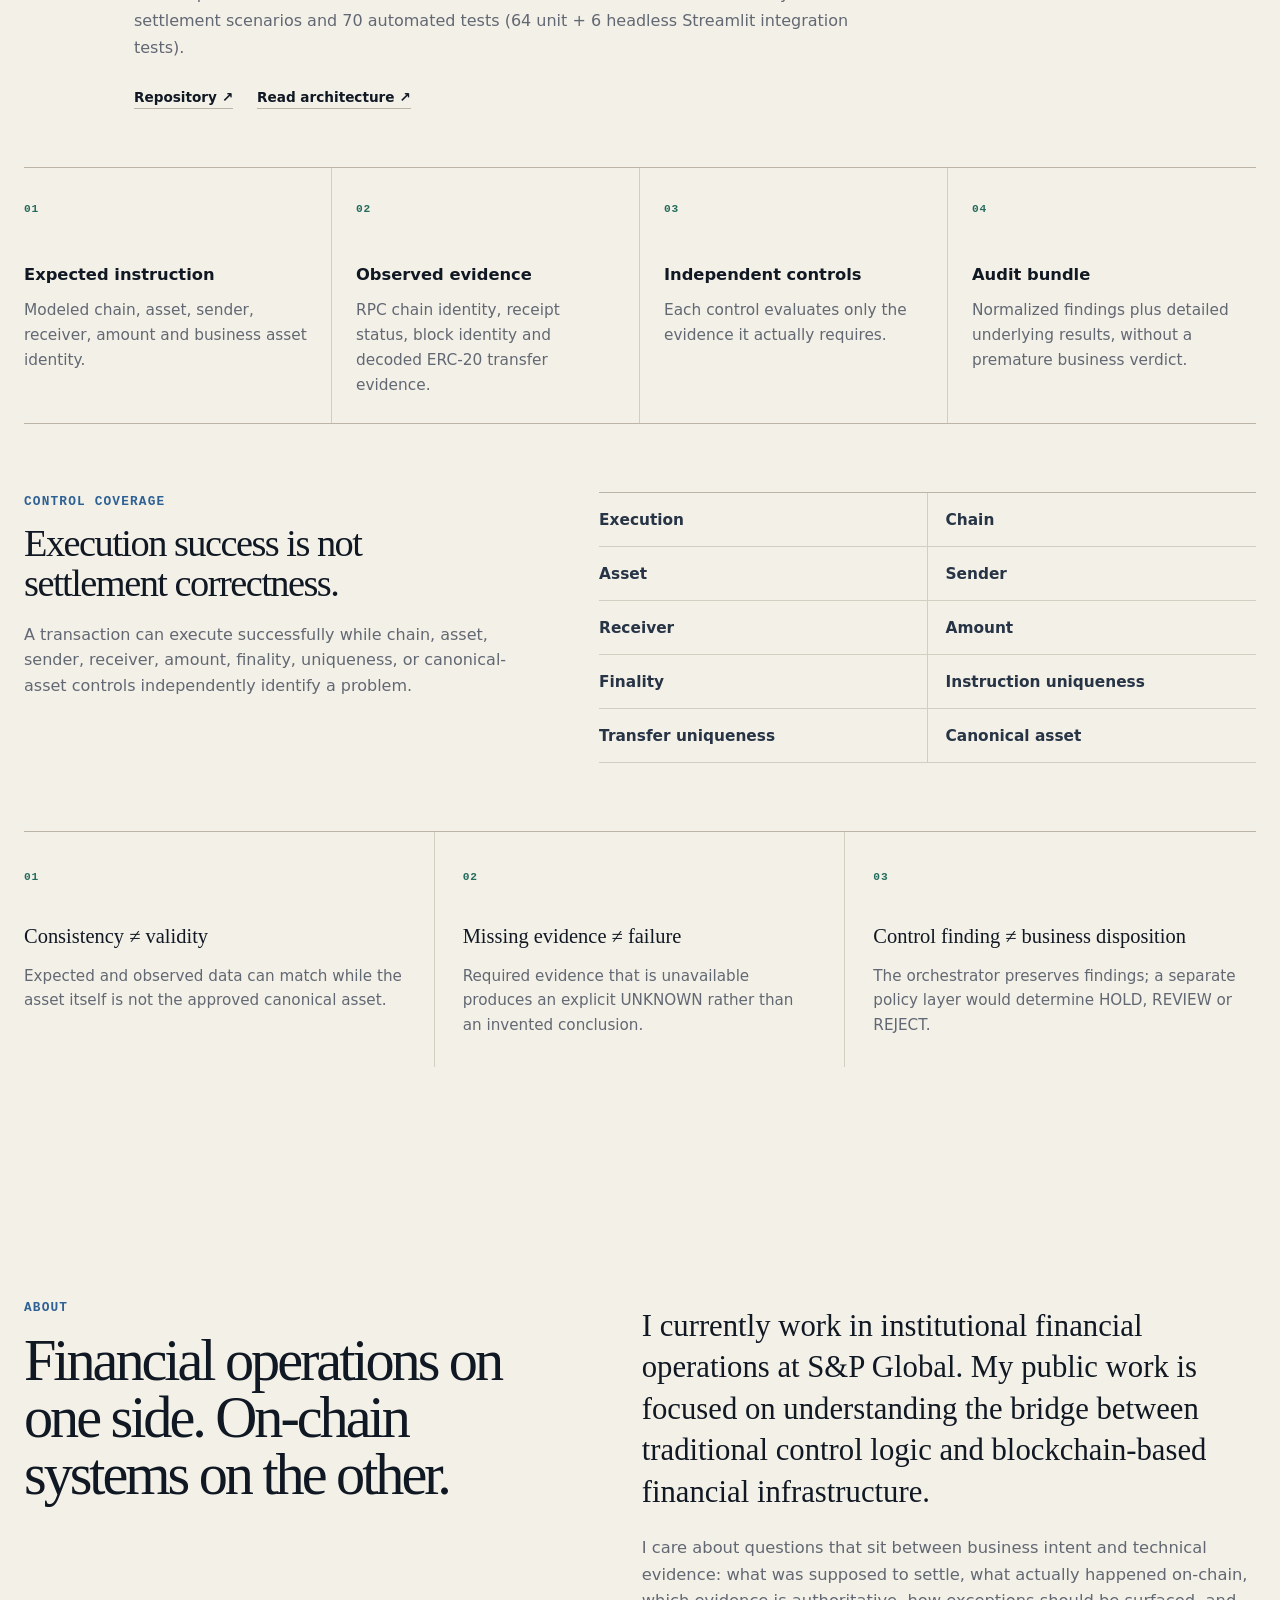
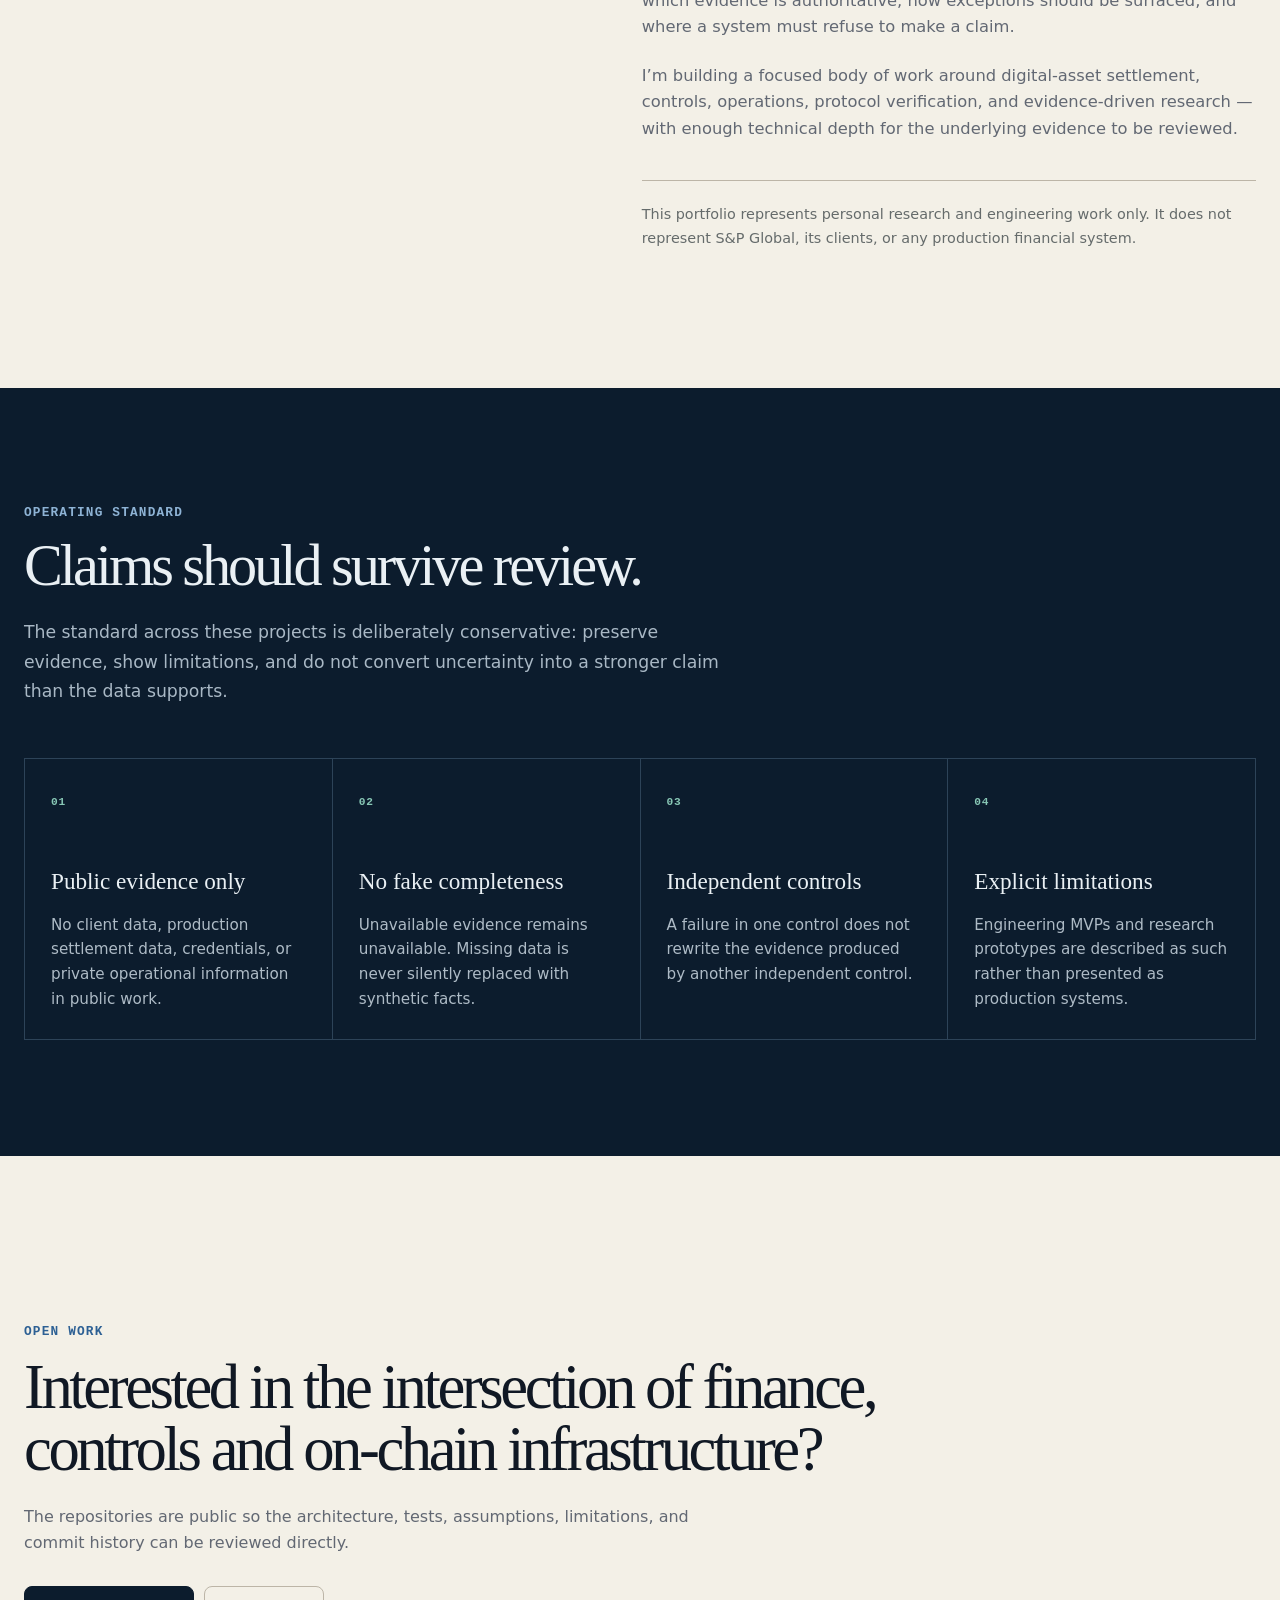
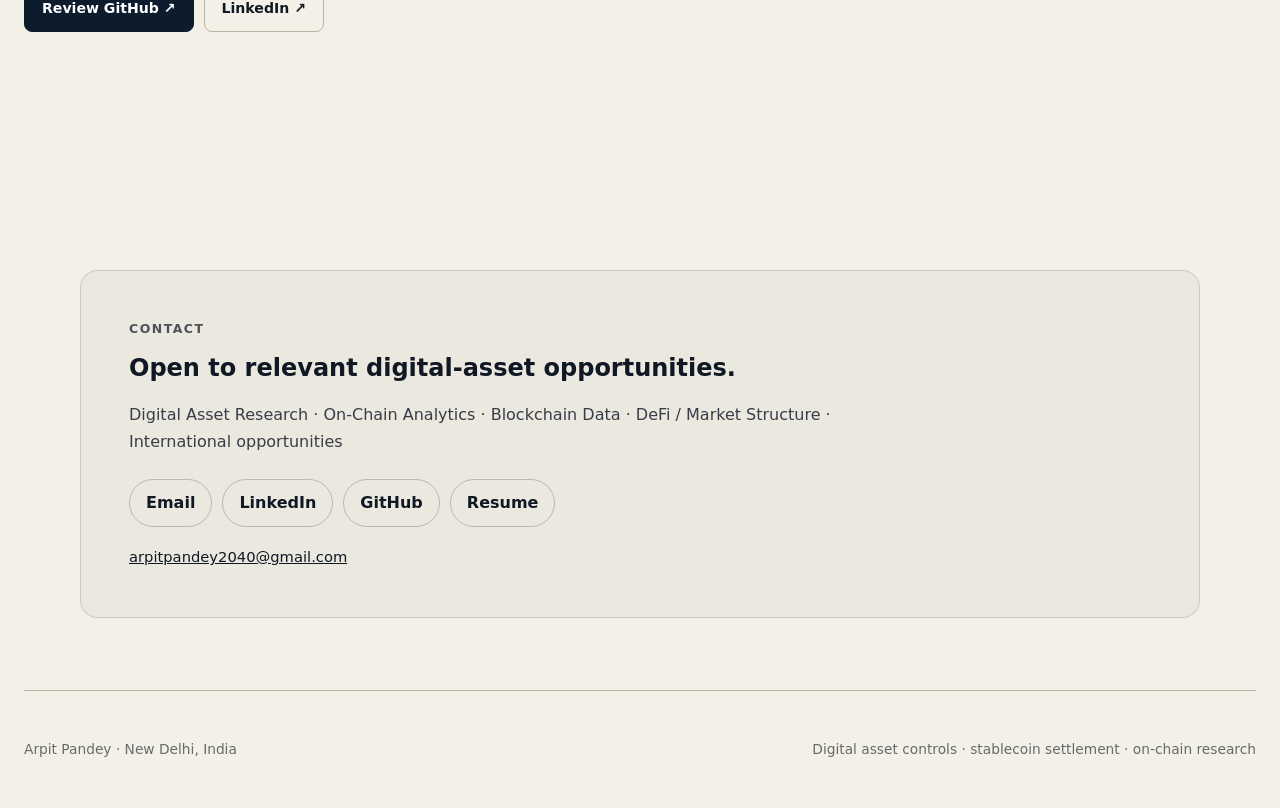
==== commit 805875c9: "Update portfolio with control dashboard milestone" ====
--- a/index.html
+++ b/index.html
@@ -304,7 +304,10 @@
             <p>
               An engineering MVP for strict direct-transfer reconciliation on Base
               Mainnet using canonical USDC reference data and auditable,
-              evidence-aware control outcomes.
+              evidence-aware control outcomes. The current public build also includes
+              a Streamlit control-review dashboard with six synthetic settlement
+              scenarios and 70 automated tests (64 unit + 6 headless Streamlit
+              integration tests).
             </p>
 
             <div class="case-links">
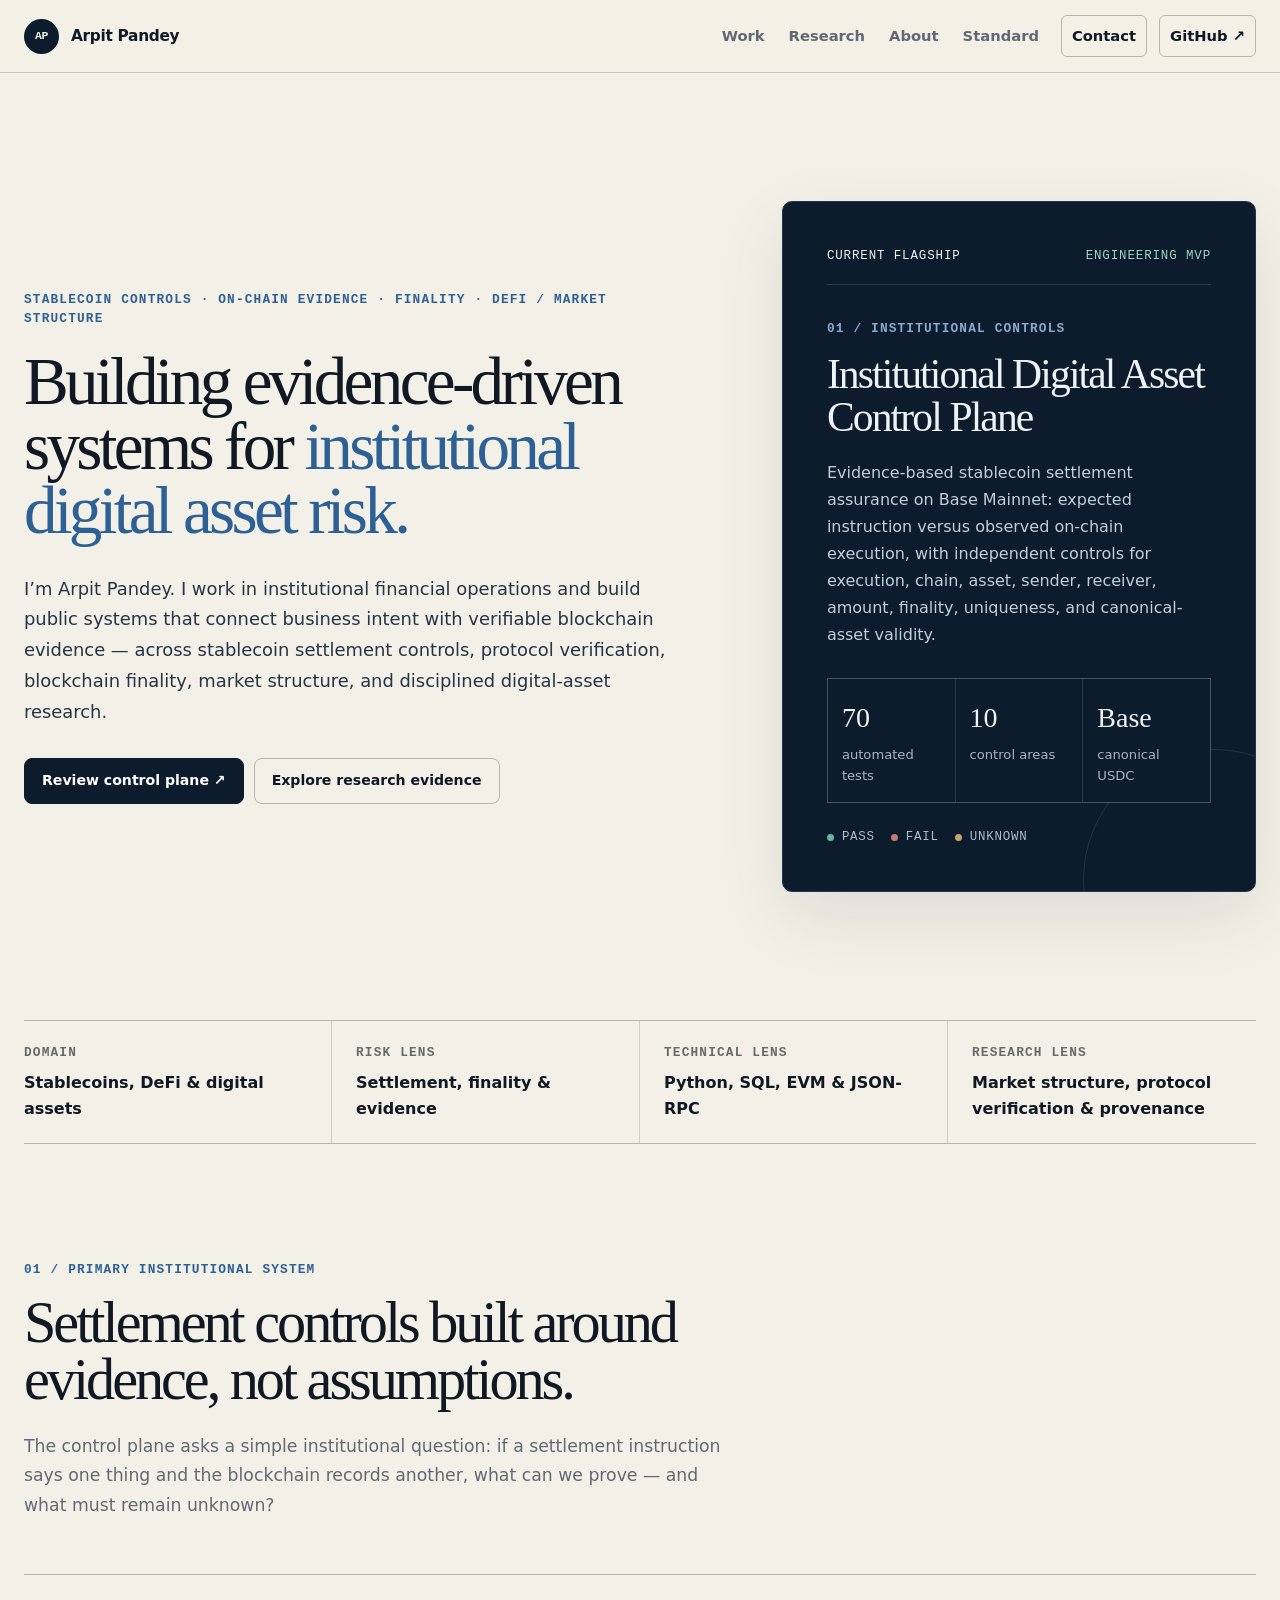
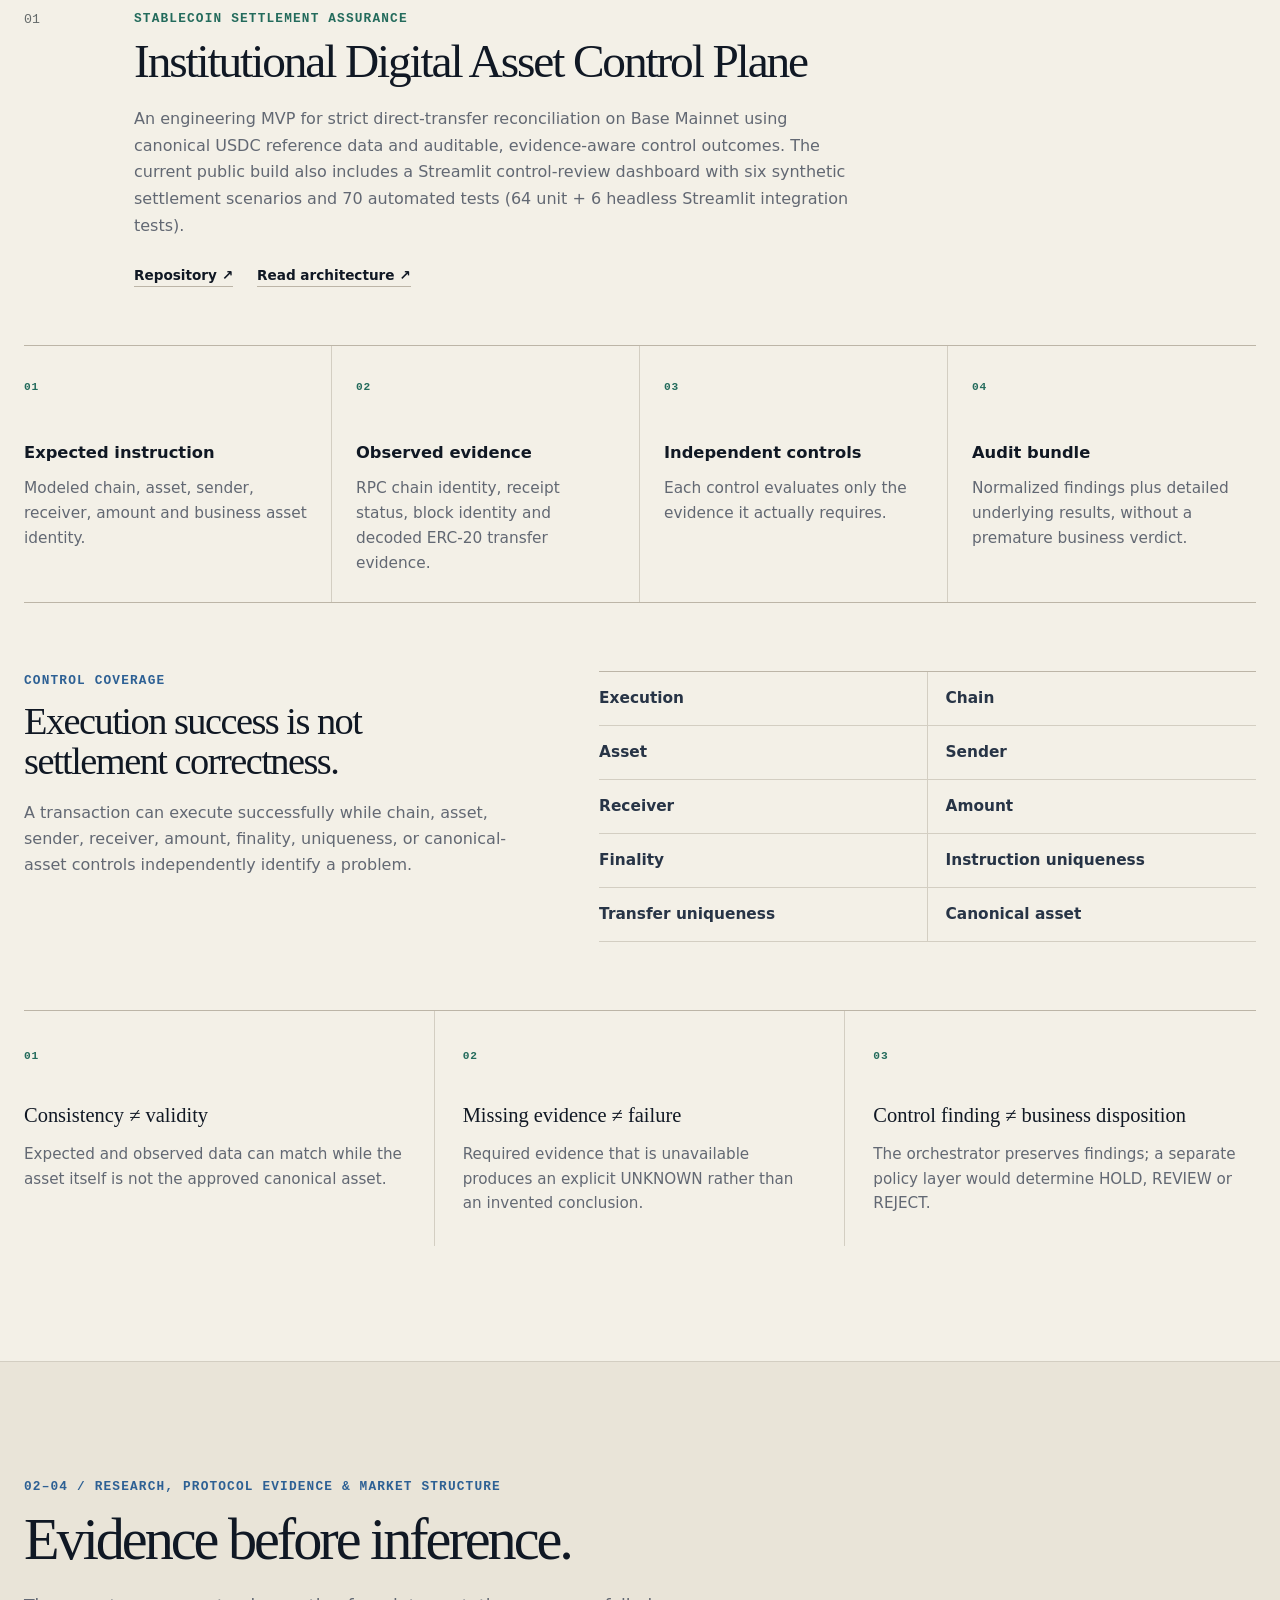
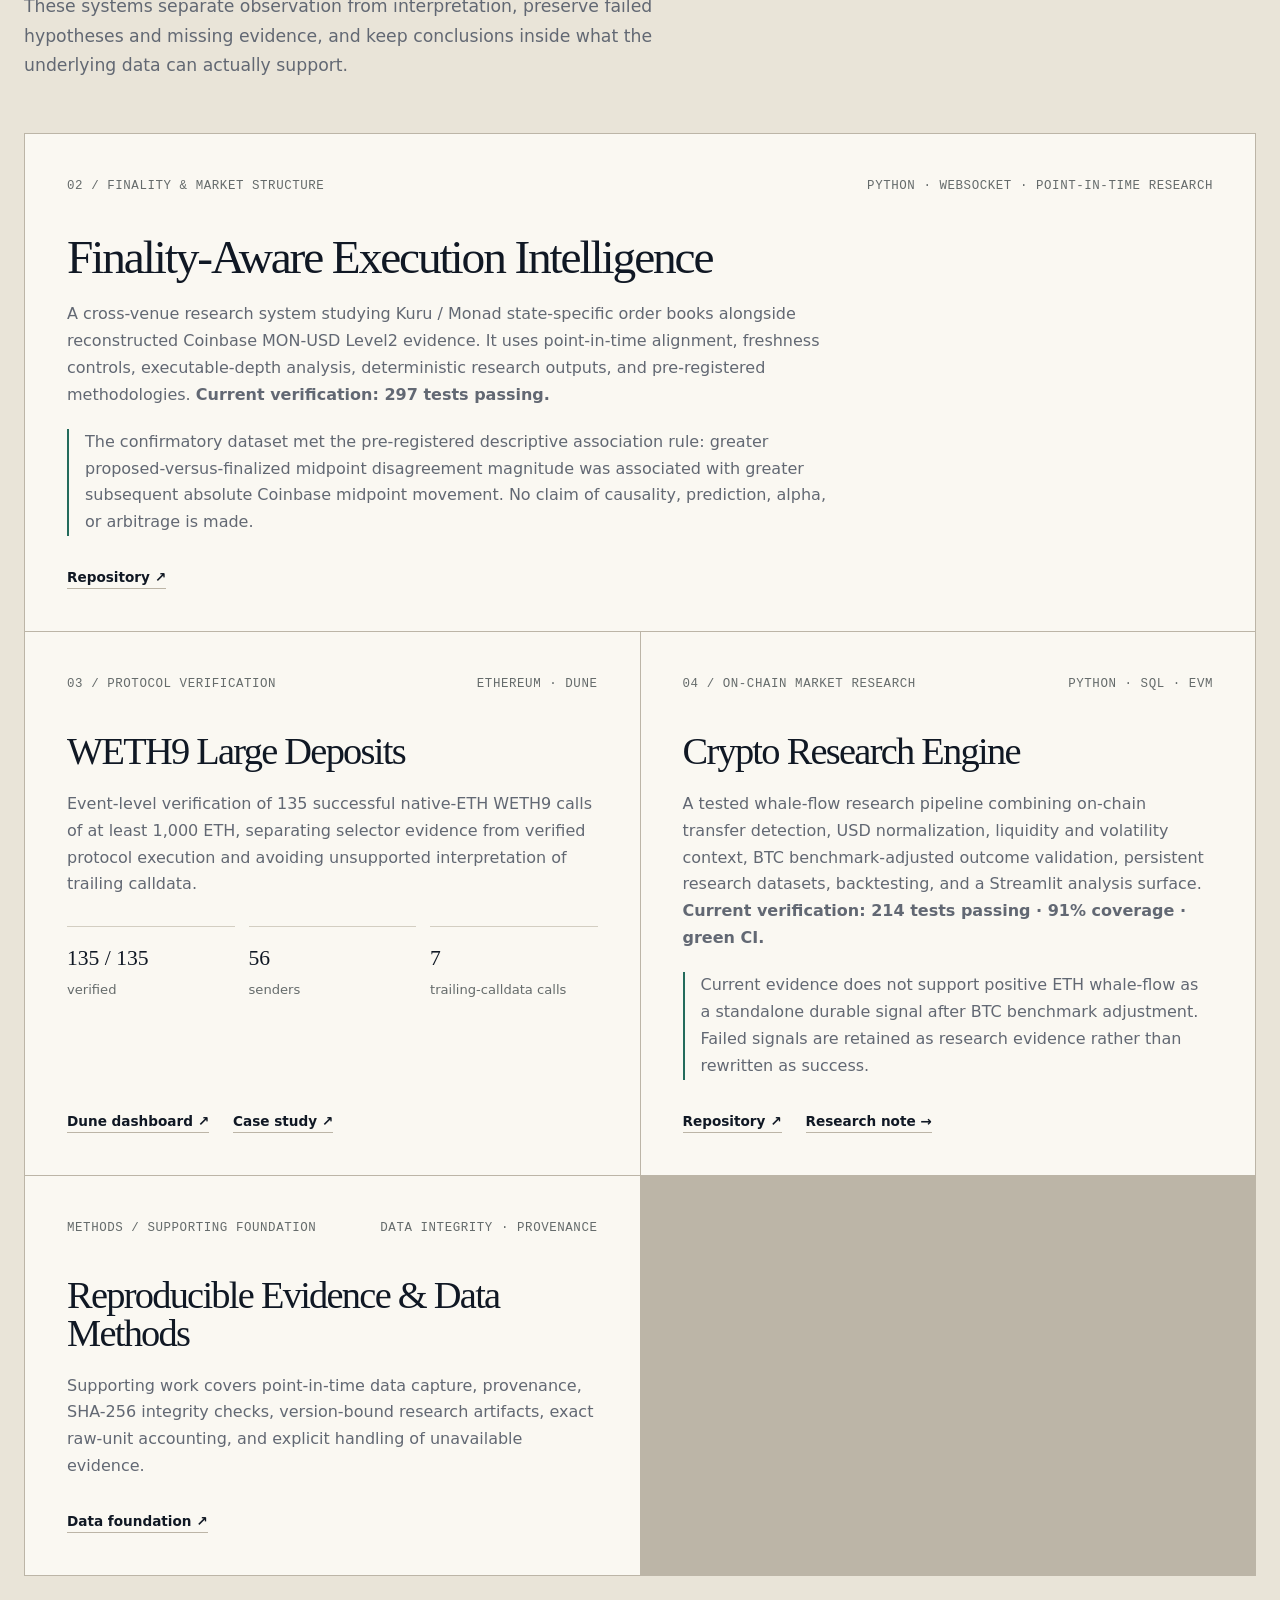
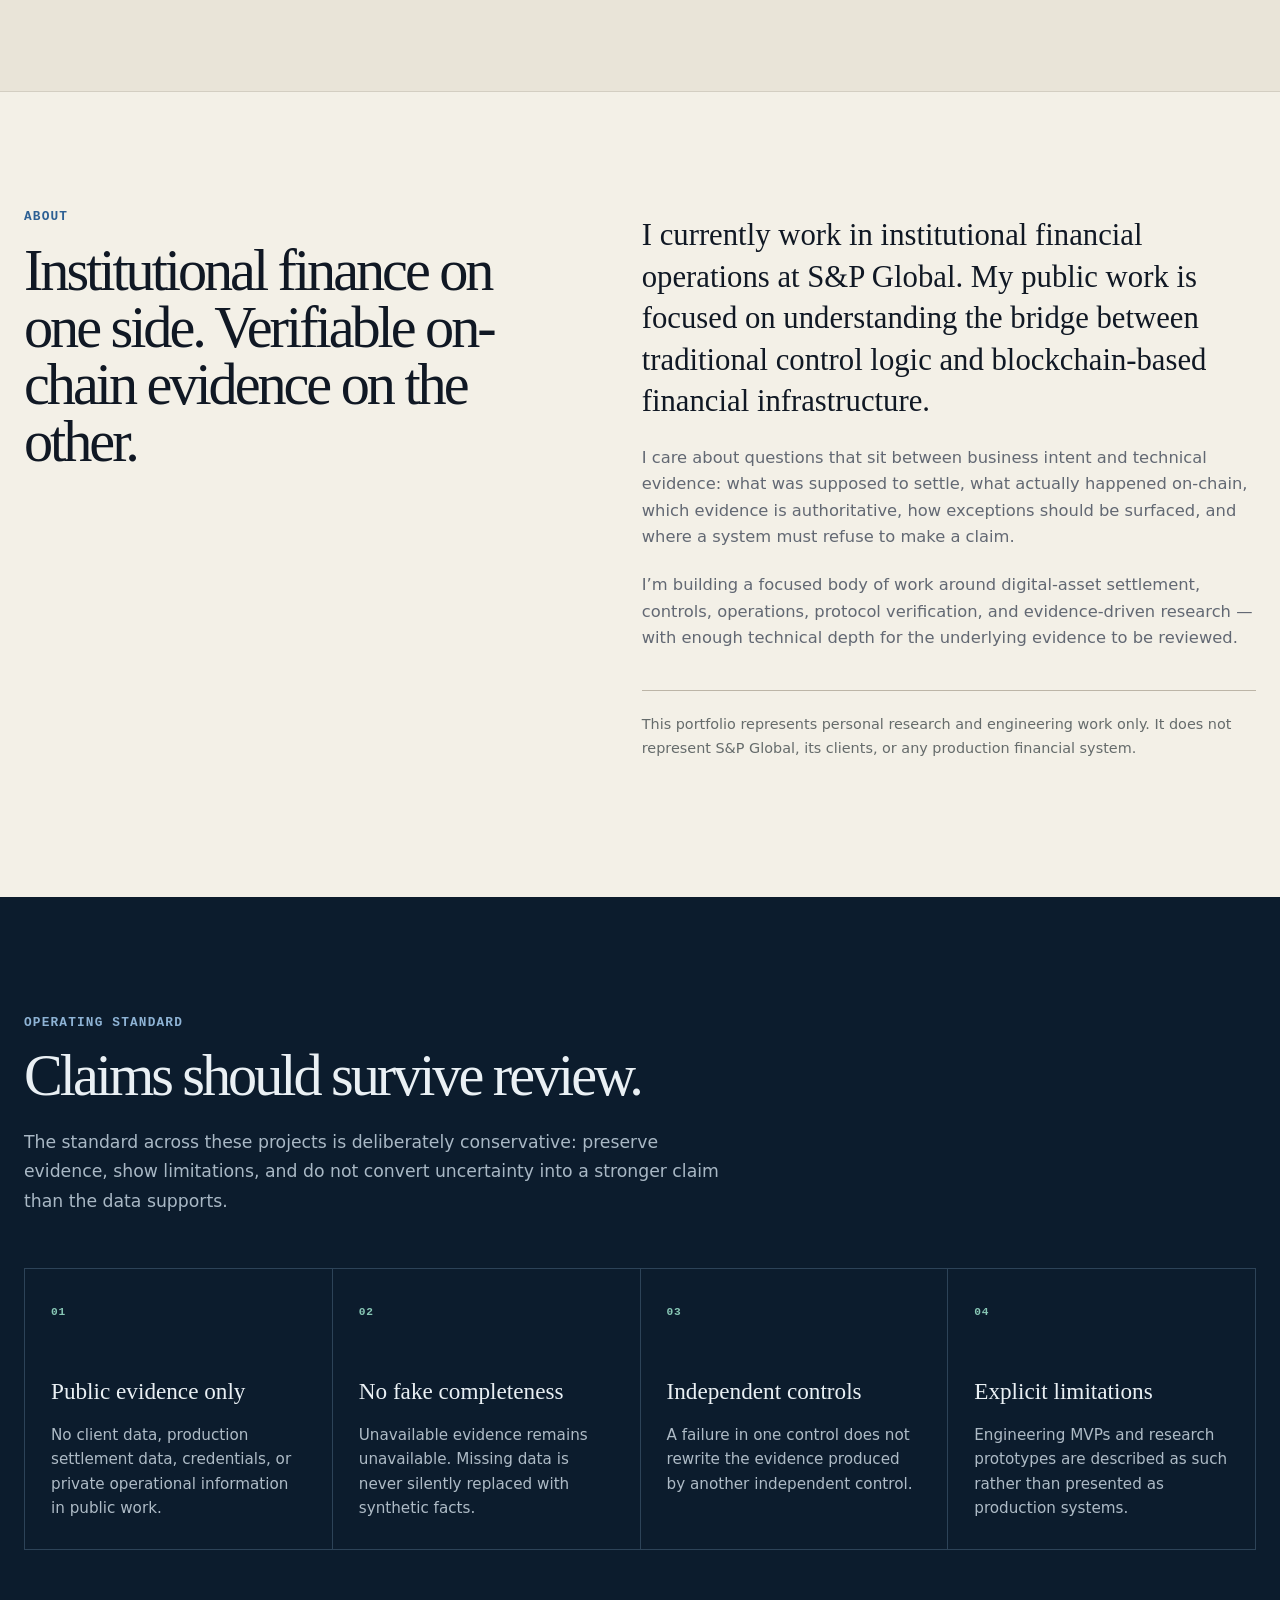
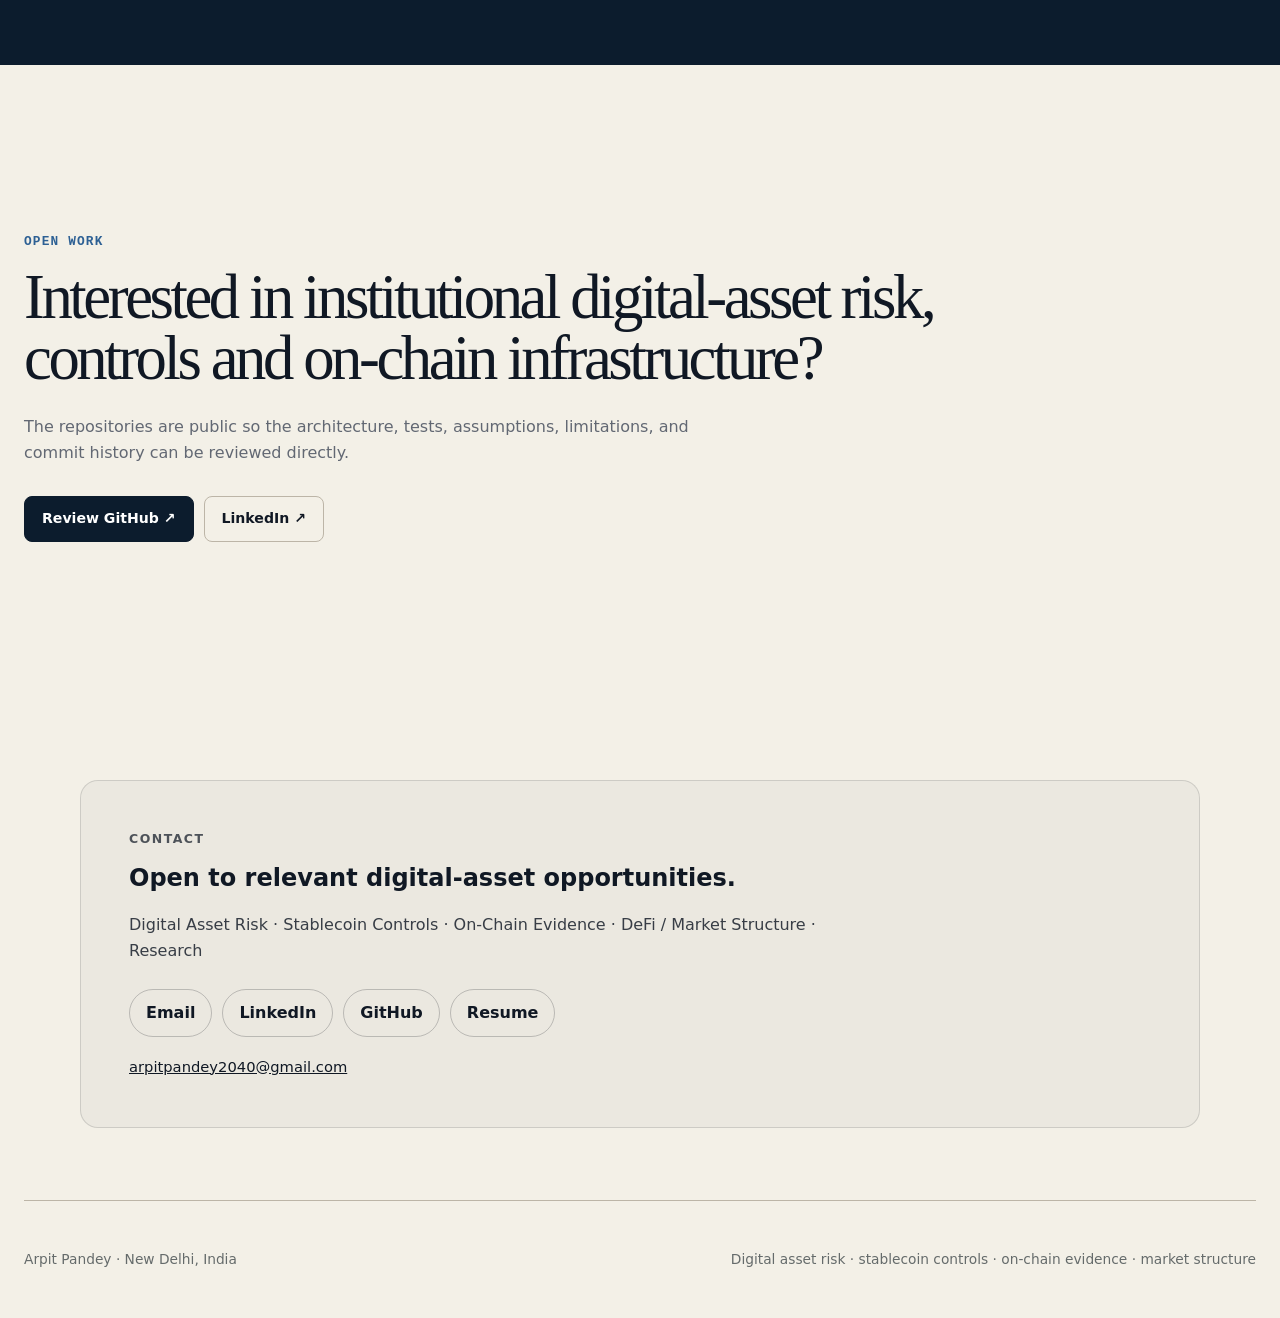
==== commit bced75d9: "Reposition portfolio around institutional digital asset risk" ====
--- a/index.html
+++ b/index.html
@@ -4,11 +4,11 @@
   <meta charset="utf-8">
   <meta name="viewport" content="width=device-width, initial-scale=1">
 
-  <title>Arpit Pandey | Digital Asset Controls & On-Chain Research</title>
+  <title>Arpit Pandey | Institutional Digital Asset Risk & On-Chain Evidence</title>
 
   <meta
     name="description"
-    content="Arpit Pandey — institutional digital-asset controls, stablecoin settlement assurance, on-chain analytics, protocol verification, and evidence-driven crypto research."
+    content="Arpit Pandey — institutional digital-asset risk, stablecoin settlement controls, on-chain evidence, protocol verification, blockchain finality, market structure, and disciplined digital-asset research."
   >
   <meta name="robots" content="index,follow">
   <meta name="theme-color" content="#f3f0e7">
@@ -19,17 +19,17 @@
 
   <meta property="og:type" content="website">
   <meta property="og:url" content="https://arpitpandey9.github.io/">
-  <meta property="og:title" content="Arpit Pandey | Digital Asset Controls & On-Chain Research">
+  <meta property="og:title" content="Arpit Pandey | Institutional Digital Asset Risk & On-Chain Evidence">
   <meta
     property="og:description"
-    content="Public proof-of-work across stablecoin settlement controls, on-chain evidence, protocol verification, and crypto market research."
+    content="Public proof-of-work across stablecoin settlement controls, on-chain evidence, protocol verification, blockchain finality, market structure, and digital-asset research."
   >
 
   <meta name="twitter:card" content="summary">
-  <meta name="twitter:title" content="Arpit Pandey | Digital Asset Controls & On-Chain Research">
+  <meta name="twitter:title" content="Arpit Pandey | Institutional Digital Asset Risk & On-Chain Evidence">
   <meta
     name="twitter:description"
-    content="Stablecoin settlement controls, on-chain evidence, protocol verification, and digital-asset research."
+    content="Stablecoin settlement controls, on-chain evidence, protocol verification, blockchain finality, market structure, and digital-asset research."
   >
 </head>
 
@@ -61,61 +61,61 @@
   <main id="main-content">
     <section id="top" class="hero page-shell" aria-labelledby="hero-title">
       <div class="hero-copy">
-        <p class="kicker">On-chain market intelligence · digital asset research · DeFi / market structure</p>
+        <p class="kicker">Stablecoin controls · on-chain evidence · finality · DeFi / market structure</p>
 
         <h1 id="hero-title">
           Building evidence-driven systems for
-          <em>on-chain markets</em>
-          and digital-asset research.
+          <em>institutional digital asset risk.</em>
         </h1>
 
         <p class="hero-lede">
           I’m Arpit Pandey. I work in institutional financial operations and build
-          public research systems that connect blockchain evidence with market context —
-          from on-chain flows and liquidity to protocol verification and institutional controls.
+          public systems that connect business intent with verifiable blockchain evidence —
+          across stablecoin settlement controls, protocol verification, blockchain finality,
+          market structure, and disciplined digital-asset research.
         </p>
 
         <div class="hero-actions">
           <a
             class="button button-dark"
-            href="https://github.com/ArpitPandey9/crypto-research-engine"
+            href="https://github.com/ArpitPandey9/institutional-digital-asset-controls"
             target="_blank"
             rel="noopener noreferrer"
-          >View research engine ↗</a>
-
-          <a class="button button-quiet" href="#research">Review the research</a>
-        </div>
-
+          >Review control plane ↗</a>
+
+          <a class="button button-quiet" href="#research">Explore research evidence</a>
+        </div>
       </div>
 
       <aside class="flagship-snapshot" aria-label="Current flagship project">
         <div class="snapshot-top">
           <span>Current flagship</span>
-          <span class="snapshot-state">RESEARCH SYSTEM</span>
-        </div>
-
-        <p class="snapshot-index">01 / MARKET RESEARCH</p>
-
-        <h2>Crypto Research Engine</h2>
+          <span class="snapshot-state">ENGINEERING MVP</span>
+        </div>
+
+        <p class="snapshot-index">01 / INSTITUTIONAL CONTROLS</p>
+
+        <h2>Institutional Digital Asset Control Plane</h2>
 
         <p class="snapshot-copy">
-          A reproducible on-chain market research system that tests whale-flow
-          hypotheses against liquidity, volatility and BTC benchmark-adjusted outcomes
-          while preserving failed signals, uncertainty and methodological limitations.
+          Evidence-based stablecoin settlement assurance on Base Mainnet:
+          expected instruction versus observed on-chain execution, with independent
+          controls for execution, chain, asset, sender, receiver, amount, finality,
+          uniqueness, and canonical-asset validity.
         </p>
 
         <div class="snapshot-metrics">
           <div>
-            <strong>214</strong>
-            <span>tests passing</span>
-          </div>
-          <div>
-            <strong>91%</strong>
-            <span>total coverage</span>
-          </div>
-          <div>
-            <strong>CI</strong>
-            <span>green</span>
+            <strong>70</strong>
+            <span>automated tests</span>
+          </div>
+          <div>
+            <strong>10</strong>
+            <span>control areas</span>
+          </div>
+          <div>
+            <strong>Base</strong>
+            <span>canonical USDC</span>
           </div>
         </div>
 
@@ -133,11 +133,11 @@
     <section class="proof-strip page-shell" aria-label="Portfolio focus">
       <div>
         <span class="proof-label">Domain</span>
-        <strong>Digital assets & stablecoins</strong>
+        <strong>Stablecoins, DeFi & digital assets</strong>
       </div>
       <div>
-        <span class="proof-label">Control lens</span>
-        <strong>Settlement, evidence & auditability</strong>
+        <span class="proof-label">Risk lens</span>
+        <strong>Settlement, finality & evidence</strong>
       </div>
       <div>
         <span class="proof-label">Technical lens</span>
@@ -145,146 +145,13 @@
       </div>
       <div>
         <span class="proof-label">Research lens</span>
-        <strong>On-chain analytics & protocol verification</strong>
-      </div>
-    </section>
-
-    <section id="research" class="section section-muted" aria-labelledby="research-title">
-      <div class="page-shell">
-        <div class="section-heading">
-          <p class="kicker">Research & verification</p>
-          <h2 id="research-title">The same evidence discipline, applied to markets and protocols.</h2>
-          <p>
-            Research is treated as something that can fail. Protocol evidence is
-            separated from interpretation, and missing data is reported rather than
-            filled with convenient assumptions.
-          </p>
-        </div>
-
-        <div class="research-grid">
-          <article class="research-card research-card-wide">
-            <div class="card-meta">
-              <span>01 / Research system</span>
-              <span>Python · SQL · EVM</span>
-            </div>
-
-            <h3>Crypto Research Engine</h3>
-
-            <p>
-              A tested whale-flow research pipeline combining on-chain transfer
-              detection, USD normalization, liquidity and volatility context,
-              benchmark-adjusted outcome validation, persistent research datasets,
-              backtesting, and a Streamlit analysis surface.
-
-              <strong>Current verification: 214 tests passing · 91% coverage · green CI.</strong>
-            </p>
-
-            <p class="card-finding">
-              Current research direction: determine when large on-chain flow becomes
-              decision-useful — and when it is simply noise.
-            </p>
-
-            <div class="card-links">
-              <a
-                href="https://github.com/ArpitPandey9/crypto-research-engine"
-                target="_blank"
-                rel="noopener noreferrer"
-              >Repository ↗</a>
-              <a href="research/whale-flow-failure.html">Research note →</a>
-            </div>
-          </article>
-
-          <article class="research-card">
-            <div class="card-meta">
-              <span>02 / Protocol verification</span>
-              <span>Ethereum · Dune</span>
-            </div>
-
-            <h3>WETH9 Large Deposits</h3>
-
-            <p>
-              Event-level verification of 135 successful native-ETH WETH9 calls of
-              at least 1,000 ETH, separating selector evidence from verified protocol
-              execution.
-            </p>
-
-            <div class="evidence-stats">
-              <div><strong>135 / 135</strong><span>verified</span></div>
-              <div><strong>56</strong><span>senders</span></div>
-              <div><strong>7</strong><span>trailing-calldata calls</span></div>
-            </div>
-
-            <div class="card-links">
-              <a
-                href="https://dune.com/arpitpandey/weth9-large-deposits-event-level-verification"
-                target="_blank"
-                rel="noopener noreferrer"
-              >Dune dashboard ↗</a>
-              <a
-                href="https://github.com/ArpitPandey9/crypto-research-engine/blob/main/docs/WETH9_EVENT_LEVEL_VERIFICATION.md"
-                target="_blank"
-                rel="noopener noreferrer"
-              >Case study ↗</a>
-            </div>
-          </article>
-
-          <article class="research-card">
-            <div class="card-meta">
-              <span>03 / Research note</span>
-              <span>Outcome validation</span>
-            </div>
-
-            <h3>When Whale-Flow Fails</h3>
-
-            <p>
-              A short note documenting why positive ETH whale-flow should not be
-              treated as a standalone durable signal after BTC benchmark adjustment.
-              A failed hypothesis is preserved as research evidence rather than
-              rewritten as a success.
-            </p>
-
-            <div class="card-links">
-              <a href="research/whale-flow-failure.html">Read note →</a>
-            </div>
-          </article>
-        </div>
-
-        <div class="archive-row">
-          <p>Additional public work</p>
-
-          <div>
-            <a
-              href="https://github.com/ArpitPandey9/crypto-data-foundation"
-              target="_blank"
-              rel="noopener noreferrer"
-            >Data foundation ↗</a>
-
-            <a
-              href="https://github.com/ArpitPandey9/digital-assets-index-lab"
-              target="_blank"
-              rel="noopener noreferrer"
-            >Index research ↗</a>
-
-            <a
-              href="https://github.com/ArpitPandey9/defi-tokenomics-dashboard"
-              target="_blank"
-              rel="noopener noreferrer"
-            >DeFi analytics ↗</a>
-
-            <a
-              href="https://github.com/ArpitPandey9/fund-me-solidity"
-              target="_blank"
-              rel="noopener noreferrer"
-            >Solidity / Foundry ↗</a>
-          </div>
-        </div>
-      </div>
-    </section>
-
+        <strong>Market structure, protocol verification & provenance</strong>
+      </div>
+    </section>
 
 <section id="work" class="section page-shell" aria-labelledby="work-title">
       <div class="section-heading">
-        <p class="kicker">Institutional controls system</p>
+        <p class="kicker">01 / Primary institutional system</p>
         <h2 id="work-title">Settlement controls built around evidence, not assumptions.</h2>
         <p>
           The control plane asks a simple institutional question: if a settlement
@@ -295,7 +162,7 @@
 
       <article class="flagship-case">
         <div class="case-intro">
-          <div class="case-number">04</div>
+          <div class="case-number">01</div>
 
           <div>
             <p class="case-type">Stablecoin settlement assurance</p>
@@ -398,10 +265,147 @@
       </article>
     </section>
 
+    <section id="research" class="section section-muted" aria-labelledby="research-title">
+      <div class="page-shell">
+        <div class="section-heading">
+          <p class="kicker">02–04 / Research, protocol evidence & market structure</p>
+          <h2 id="research-title">Evidence before inference.</h2>
+          <p>
+            These systems separate observation from interpretation, preserve failed
+            hypotheses and missing evidence, and keep conclusions inside what the
+            underlying data can actually support.
+          </p>
+        </div>
+
+        <div class="research-grid">
+          <article class="research-card research-card-wide">
+            <div class="card-meta">
+              <span>02 / Finality & market structure</span>
+              <span>Python · WebSocket · Point-in-time research</span>
+            </div>
+
+            <h3>Finality-Aware Execution Intelligence</h3>
+
+            <p>
+              A cross-venue research system studying Kuru / Monad state-specific
+              order books alongside reconstructed Coinbase MON-USD Level2 evidence.
+              It uses point-in-time alignment, freshness controls, executable-depth
+              analysis, deterministic research outputs, and pre-registered methodologies.
+              <strong>Current verification: 297 tests passing.</strong>
+            </p>
+
+            <p class="card-finding">
+              The confirmatory dataset met the pre-registered descriptive association rule:
+              greater proposed-versus-finalized midpoint disagreement magnitude was
+              associated with greater subsequent absolute Coinbase midpoint movement.
+              No claim of causality, prediction, alpha, or arbitrage is made.
+            </p>
+
+            <div class="card-links">
+              <a
+                href="https://github.com/ArpitPandey9/finality-aware-execution-intelligence"
+                target="_blank"
+                rel="noopener noreferrer"
+              >Repository ↗</a>
+            </div>
+          </article>
+
+          <article class="research-card">
+            <div class="card-meta">
+              <span>03 / Protocol verification</span>
+              <span>Ethereum · Dune</span>
+            </div>
+
+            <h3>WETH9 Large Deposits</h3>
+
+            <p>
+              Event-level verification of 135 successful native-ETH WETH9 calls of
+              at least 1,000 ETH, separating selector evidence from verified protocol
+              execution and avoiding unsupported interpretation of trailing calldata.
+            </p>
+
+            <div class="evidence-stats">
+              <div><strong>135 / 135</strong><span>verified</span></div>
+              <div><strong>56</strong><span>senders</span></div>
+              <div><strong>7</strong><span>trailing-calldata calls</span></div>
+            </div>
+
+            <div class="card-links">
+              <a
+                href="https://dune.com/arpitpandey/weth9-large-deposits-event-level-verification"
+                target="_blank"
+                rel="noopener noreferrer"
+              >Dune dashboard ↗</a>
+              <a
+                href="https://github.com/ArpitPandey9/crypto-research-engine/blob/main/docs/WETH9_EVENT_LEVEL_VERIFICATION.md"
+                target="_blank"
+                rel="noopener noreferrer"
+              >Case study ↗</a>
+            </div>
+          </article>
+
+          <article class="research-card">
+            <div class="card-meta">
+              <span>04 / On-chain market research</span>
+              <span>Python · SQL · EVM</span>
+            </div>
+
+            <h3>Crypto Research Engine</h3>
+
+            <p>
+              A tested whale-flow research pipeline combining on-chain transfer
+              detection, USD normalization, liquidity and volatility context,
+              BTC benchmark-adjusted outcome validation, persistent research datasets,
+              backtesting, and a Streamlit analysis surface.
+              <strong>Current verification: 214 tests passing · 91% coverage · green CI.</strong>
+            </p>
+
+            <p class="card-finding">
+              Current evidence does not support positive ETH whale-flow as a standalone
+              durable signal after BTC benchmark adjustment. Failed signals are retained
+              as research evidence rather than rewritten as success.
+            </p>
+
+            <div class="card-links">
+              <a
+                href="https://github.com/ArpitPandey9/crypto-research-engine"
+                target="_blank"
+                rel="noopener noreferrer"
+              >Repository ↗</a>
+              <a href="research/whale-flow-failure.html">Research note →</a>
+            </div>
+          </article>
+
+          <article class="research-card">
+            <div class="card-meta">
+              <span>Methods / Supporting foundation</span>
+              <span>Data integrity · provenance</span>
+            </div>
+
+            <h3>Reproducible Evidence & Data Methods</h3>
+
+            <p>
+              Supporting work covers point-in-time data capture, provenance,
+              SHA-256 integrity checks, version-bound research artifacts,
+              exact raw-unit accounting, and explicit handling of unavailable evidence.
+            </p>
+
+            <div class="card-links">
+              <a
+                href="https://github.com/ArpitPandey9/crypto-data-foundation"
+                target="_blank"
+                rel="noopener noreferrer"
+              >Data foundation ↗</a>
+            </div>
+          </article>
+        </div>
+      </div>
+    </section>
+
     <section id="about" class="section page-shell about-layout" aria-labelledby="about-title">
       <div class="section-heading">
         <p class="kicker">About</p>
-        <h2 id="about-title">Financial operations on one side. On-chain systems on the other.</h2>
+        <h2 id="about-title">Institutional finance on one side. Verifiable on-chain evidence on the other.</h2>
       </div>
 
       <div class="about-copy">
@@ -474,7 +478,7 @@
 
     <section class="closing page-shell" aria-labelledby="closing-title">
       <p class="kicker">Open work</p>
-      <h2 id="closing-title">Interested in the intersection of finance, controls and on-chain infrastructure?</h2>
+      <h2 id="closing-title">Interested in institutional digital-asset risk, controls and on-chain infrastructure?</h2>
 
       <p>
         The repositories are public so the architecture, tests, assumptions,
@@ -504,7 +508,7 @@
     <p class="contact-kicker">Contact</p>
     <h2 id="contact-title">Open to relevant digital-asset opportunities.</h2>
     <p class="contact-copy">
-      Digital Asset Research · On-Chain Analytics · Blockchain Data · DeFi / Market Structure · International opportunities
+      Digital Asset Risk · Stablecoin Controls · On-Chain Evidence · DeFi / Market Structure · Research
     </p>
     <div class="contact-actions" aria-label="Contact links">
       <a class="contact-action" href="mailto:arpitpandey2040@gmail.com">Email</a>
@@ -522,7 +526,7 @@
     <p>Arpit Pandey · New Delhi, India</p>
 
     <p>
-      Digital asset controls · stablecoin settlement · on-chain research
+      Digital asset risk · stablecoin controls · on-chain evidence · market structure
     </p>
 
   </footer>
